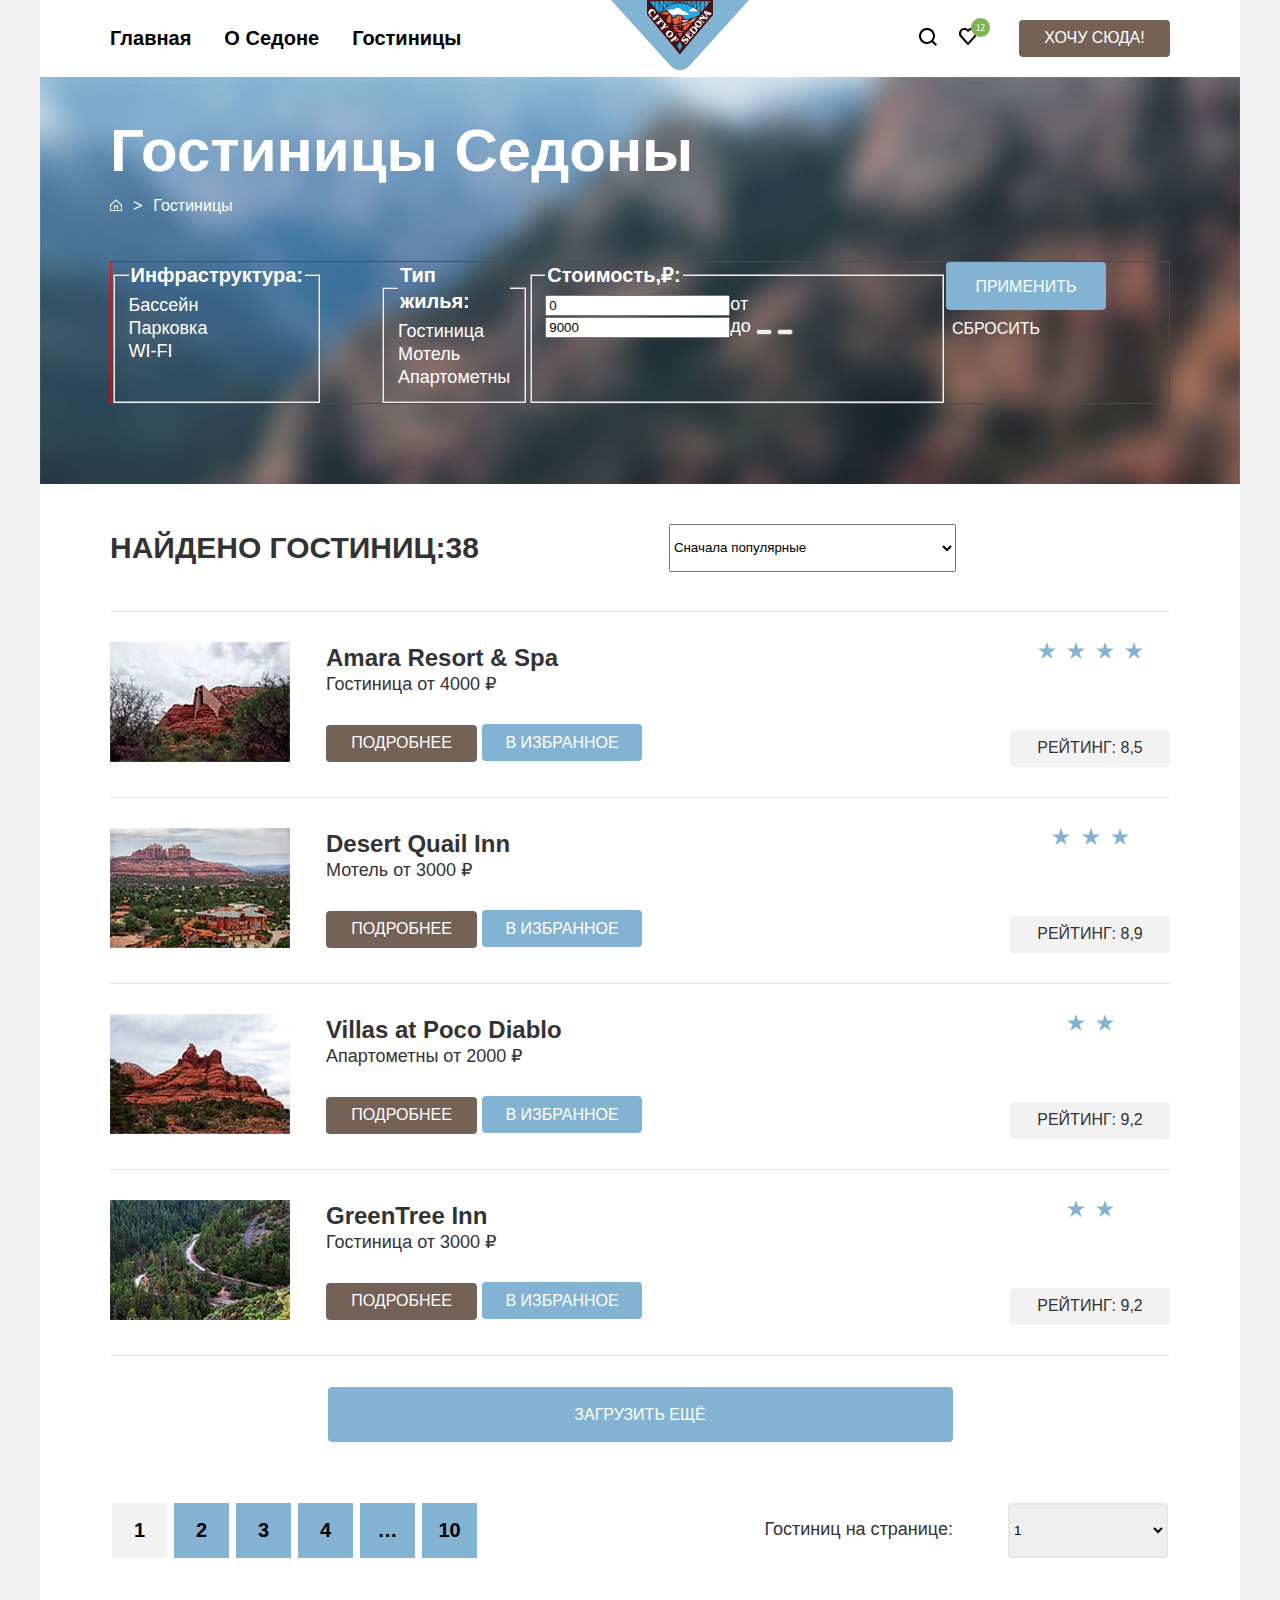
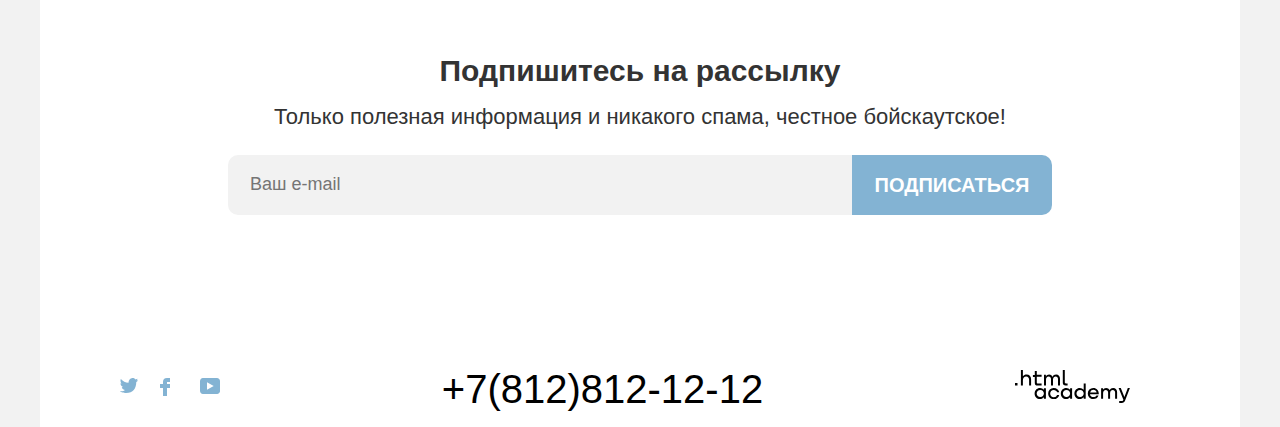
==== catalog.html @ cd3d6fe0 "index center blok is grid catolog is  flex" ====
<!DOCTYPE html>
<html lang="ru">
  <head>
    <meta charset="utf-8">
    <title>Каталог"Седона"</title>
    <link rel="stylesheet" href="css/styles.css">
  </head>
  <body>
    <div class="container catalog">
      <header class="page-header">
        <nav class="navigation">
          <ul class="navigation-list">
            <li class="navigation-item">
              <a class="navigation-link" href="#">Главная</a>
            </li>
            <li class="navigation-item">
              <a class="navigation-link" href="about.html">О Седоне</a>
            </li>
            <li class="navigation-item">
              <a class="navigation-link" href="catalog.html">Гостиницы</a>
            </li>
          </ul>
        </nav> 
            <a class="navigation-link" href="index.html"> 
                <img class="navigation-logo" src="images/icons/logo-sedona.svg" alt="логотип города Сидона">
            </a>
        <div class="user-menu">              
            <div class="user-menu-item">
              <a class="user-menu-link" href="#">
                <span class="visually-hidden">Поиск</span></a>
            </div>
            <div class="user-menu-item">
              <a class="user-menu-link" href="#">
                <span class="visually-hidden">Избранное</span></a>
            </div>
            <div class="user-menu-item">
              <a class="button btn-go-to" href="#">Хочу сюда!</a>
            </div>
        </div>     
      </header>
          <!--the end header-->
        <main class="main-inner main-container">
          <section class="catalog-search">
            <div class="filter-container">
              <header class="catalog-header">
                <h1 class="catalog-header-title">Гостиницы Седоны</h1>
                  <ul class="breadcrumbs">
                    <li class="breadcrumbs-item">
                      <a class="breadcrumbs-link" href="index.html">
                          <span class="visually-hidden">Главная</span></a>
                    </li>
                    <li class="breadcrumbs-item">
                      <a class="breadcrumbs-link">Гостиницы</a>
                    </li>
                  </ul>
              </header>
                <form class="catalog-filter" action="#" method="GET">
                    <fieldset class="catalog-filter-group">
                      <legend class="catalog-filter-title">Инфраструктура:</legend>
                        <ul class="catalog-filter-list">
                            <li class="catalog-filter-item">
                              <label class="control"> 
                                <input class="visually-hidden control-input" type="checkbox"
                                name="swiming-pool" checked>
                                  <span class="control-mark"></span>
                                  <span class="control-label">Бассейн</span>
                              </label>
                            </li>
                            <li class="catalog-filter-item">
                                <label class="control">
                                  <input class="visually-hidden control-input" type="checkbox"
                                  name="parcking" checked>
                                  <span class="control-mark"></span>
                                  <span class="control-label">Парковка</span>
                                </label>
                            </li>
                            <li class="catalog-filter-item">
                              <label class="control">
                                <input class="visually-hidden control-input" type="checkbox"
                                name="wi-fi">
                                <span class="control-mark"></span>
                                <span class="control-label">WI-FI</span>
                              </label>
                            </li>
                        </ul>
                    </fieldset>
                    <fieldset class="catalog-filter-group">
                      <legend class="catalog-filter-title">Тип жилья:</legend>
                      <ul class="catalog-filter-list">
                        <li class="catalog-filter-item">
                          <label class="control">
                            <input class="visually-hidden control-input" type="radio"
                              name="type appartment" value="hotel" checked>
                              <span class="control-mark"></span>
                              <span class="control-label">Гостиница</span>
                          </label>
                        </li>
                        <li class="catalog-filter-item">
                          <label class="control">
                            <input class="visually-hidden control-input" type="radio"
                            name="type appartment" value="motel">
                              <span class="control-mark"></span>
                              <span class="control-label">Мотель</span>
                          </label>
                        </li>
                        <li class="catalog-filter-item">
                          <label class="control">
                            <input class="visually-hidden control-input" type="radio"
                            name="type appartment" value="appartment">
                              <span class="control-mark"></span>
                              <span class="control-label">Апартометны</span>
                          </label>
                        </li>
                      </ul>
                    </fieldset>
                    <fieldset class="catalog-filter-group">
                      <legend class="catalog-filter-title">Стоимость,&#8381;:</legend>
                      <!--символ не отображается??? в укоке появление рубля не объясняется-->
                      <label class="catalog-filter-label">
                        <input class="catalog-filter-input" type="number" name="min-price"
                        value="0">от</label>
                        <label class="catalog-filter-label">
                        <input class="catalog-filter-input" type="number" name="max-price"
                        value="9000">до</label>
                        <button class="range-toggle toggle-min" type="button">
                          <span class="visually-hidden">Изменить минимальную цену.</span>
                        </button>
                        <button class="range-toggle toggle-max" type="button">
                          <span class="visually-hidden">Изменить максимальную цену.</span>
                        </button>
                    </fieldset>
                    <div class="box-button">  
                        <input class="button btn-sub" type="submit" name="submit" value="Применить">
                        <input class="button btn-reset" type="reset" value="Сбросить">
                      </div>
                  </form>
            </div>
          </section>
          <!--the end catalog-search-->
          <section class="sorting">
            <div class="sorting-container">
              <h2 class="sorting-title">Найдено гостиниц:<span class="result">38</span></h2>
                <form class="sorting-type">
                  <label class="visually-hidden" for="sorting">Сортировка</label>
                  <select class="sorting-select-control" id="sorting" name="sorting">
                    <option value="popular">Сначала популярные</option>
                    <option value="cheap">Сначала недорогие</option>
                    <option value="expensive">Сначала дорогие</option>
                  </select>
                  <button class="visually-hidden" type="submit">Отсортировать предложения</button>
                </form>
                <ul class="sorting-list">
                  <li class="sorting-item">
                    <a href="#" class="button button-light">
                      <span class="visually-hidden">Показать список</span>
                    </a>
                  </li>
                  <li class="sorting-item">
                    <a href="#" class="button">
                      <span class="visually-hidden">Показать карточки</span>
                    </a>
                  </li>
                  <li class="sorting-item">
                    <a href="#" class="button">
                      <span class="visually-hidden">Показать карточки</span>
                    </a>
                  </li>
                </ul>
            </div>
          </section>
           <!--the end sorting-->           
          <section class="offer">
            <div class="offer-container">
              <h2 class="visually-hidden">Список предложений</h2>
              <ul class="offer-list">
                <li class="offer-item">
                      <a class="offer-item-link" href="http://address_of_hotel">
                        <img class="hotel-image" src="images/foto/hotel-1.jpg" alt="вид месности">
                      </a>
                      <div class="offer-title-box"> 
                          <h3 class="offer-item-title">Amara Resort & Spa</h3>               
                            <span class="offer-appartment">Гостиница</span>
                            <span class="offer-price">от 4000 &#8381;</span>                                        
                          <div class="offer-item-buttons">
                              <a class="button btn-go-to" href="http://address_of_hotel">
                                ПОДРОБНЕЕ
                              </a>
                              <button class="button btn-add">В ИЗБРАННОЕ</button>
                          </div>
                      </div>                
                      <div class="offer-rating">
                          <ul class="rating-star-list">
                              <li></li>
                              <li></li>
                              <li></li>
                              <li></li>
                          </ul>
                          <div class="table-rating">Рейтинг: 8,5</div>
                      </div>
                  </li>
                  <li class="offer-item">
                      <a class="offer-item-link" href="http://address_of_hotel">
                        <img class="hotel-image" src="images/foto/hotel-2.jpg" alt="вид месности">
                      </a>
                      <div class="offer-title-box">
                        <h3 class="offer-item-title">Desert Quail Inn</h3>               
                            <span class="offer-appartment">Мотель</span>
                            <span class="offer-price">от 3000 &#8381;</span>                      
                          <div class="offer-item-buttons">
                            <a class="button btn-go-to" href="http://address_of_hotel">
                              ПОДРОБНЕЕ
                            </a>
                            <button class="button btn-add">В ИЗБРАННОЕ</button>
                          </div>
                      </div>                  
                      <div class="offer-rating">
                          <ul class="rating-star-list">
                            <li></li>
                            <li></li>
                            <li></li>
                          </ul>
                          <div class="table-rating">Рейтинг: 8,9</div>
                      </div>                                 
                  </li>
                  <li class="offer-item">
                      <a class="offer-item-link" href="http://address_of_hotel">
                        <img class="hotel-image" src="images/foto/hotel-3.jpg" alt="вид месности">
                      </a>
                        <div class="offer-title-box">
                            <h3 class="offer-item-title">Villas at Poco Diablo</h3>               
                              <span class="offer-appartment">Апартометны</span>
                              <span class="offer-price">от 2000 &#8381;</span>                                              
                            <div class="offer-item-buttons">
                              <a class="button btn-go-to" href="http://address_of_hotel">
                                ПОДРОБНЕЕ
                              </a>
                              <button class="button btn-add">В ИЗБРАННОЕ</button>
                            </div>
                        </div>                  
                          <div class="offer-rating">
                              <ul class="rating-star-list">
                                <li></li>
                                <li></li>
                              </ul>
                              <div class="table-rating">Рейтинг: 9,2</div>
                          </div>              
                  </li>              
                  <li class="offer-item">
                    <a class="offer-item-link" href="http://address_of_hotel">
                      <img class="hotel-image" src="images/foto/hotel-4.jpg" alt="вид месности">
                    </a>
                      <div class="offer-title-box">
                        <h3 class="offer-item-title">GreenTree Inn</h3>               
                          <span class="offer-appartment">Гостиница</span>
                          <span class="offer-price">от 3000 &#8381;</span>                     
                            <div class="offer-item-buttons">
                              <a class="button btn-go-to" href="http://address_of_hotel">
                                ПОДРОБНЕЕ
                              </a>
                              <button class="button btn-add">В ИЗБРАННОЕ</button>
                            </div>
                      </div>                  
                      <div class="offer-rating">
                          <ul class="rating-star-list">
                            <li></li>
                            <li></li>
                          </ul>
                          <div class="table-rating">Рейтинг: 9,2</div>
                      </div>              
                  </li>
                </ul>
                
                  <button class="button btn-more">              
                    <span class="offer-more-title">Загрузить ещё</span>
                  </button>
                
            </div>
        </section>
           <!--the end offer-->
           <section class="pagination">
			  <h2 class="visually-hidden">навигация по страницам</h2>
				<ul class="pagination-list">
				  <li class="pagination-item">
					<a class="pagination-link pagination-current">1</a>
				  </li>
				  <li class="pagination-item">
					<a class="pagination-link" href="#">2</a>
				  </li>
				  <li class="pagination-item">
					<a class="pagination-link" href="#">3</a>
				  </li>
				  <li class="pagination-item">
					<a class="pagination-link" href="#">4</a>
				  </li>
				  <li class="pagination-item">
					<a class="pagination-link refs-more" href="#">&hellip;</a><!--название доп.кл?-->
				  </li>
				  <li class="pagination-item">
					<a class="pagination-link" href="#">10</a>
				  </li>              
				</ul>
				<form class="pagination-select">
				  <label class="pagination-control" for="pagination-select">Гостиниц на странице:</label>
				  <select class="select-control" id="ptagination-select" name="pagination-select">
					<option value="1">1</option>
					<option value="2">2</option>
					<option value="3">3</option>
					<option value="4">4</option>
					<option value="5">5</option>
					<option value="6">6</option>
					<option value="7">7</option>
					<option value="8">8</option>
					<option value="9">9</option>
					<option value="10">10</option>
				  </select>
				  <button class="visually-hidden" type="submit">Выбрать количество</button>
				</form>
           </section>
            <!--the end pagination-->
          <section class="catalog-mailing">
            <h2 class="catalog-mailing-titel">Подпишитесь на рассылку</h2>
            <p class="catalog-mailing-text">Только полезная информация и никакого спама,
              честное бойскаутское!</p>
              <form class="mailing-form" action="#" method="get">
                <input class="mailing-text" type="email" name="email" placeholder="Ваш e-mail">
                <input class="button btn-mailing" type="submit" value="Подписаться">
              </form>
          </section>
          <!--the end mailing-->
        </main>
        <footer class="page-footer">
          <div class="footer-social">            
              <ul class="footer-social-list">
                <li class="footer-social-item">
                  <a class="footer-social-link" href="#">
                    <span class="visually-hidden">Твиттер</span>
                  </a>
                </li>
                <li class="footer-social-item">
                  <a class="footer-social-link" href="#">
                    <span class="visually-hidden">Фесбук</span>
                  </a>
                </li>
                  <li class="footer-social-item">
                    <a class="footer-social-link" href="#">
                      <span class="visually-hidden">Ютъюб</span>
                    </a>
                </li>
              </ul>            
          </div>
          <!--the end footer-social-->
            <div class="footer-contact">               
              <a class="footer-contact-phone" href="tel:+7(812)812-12-12">+7(812)812-12-12</a>        
            </div>      
            <figure class="footer-logo">
              <img class="footer-logo-academy" src="images/icons/logo_htmlacademy.svg" 
              width="115" height="34" alt="Логотип HTML-Академии">
            </figure>
      </footer>   
    </div>     
  </body>
</html>
---- css/styles.css ----
@font-face{
    font-family: "PT sans","Arial", sans-serif;    
    font-weight: 400;
    font-style: normal;
   src: url(../fonts/ptsans-400.woff2) format(woff2);
    font-display: swap;
}

@font-face{
    font-family: "PT sans","Arial", sans-serif;    
    font-weight: 700;
    font-style: normal;
    src: url(../fonts/ptsans-700.woff2) format(woff2);
    font-display: swap;
}
.html{
    height: 100%;
}

body{
    margin: 0 auto;
    padding: 0;
    min-height: 100%;
    max-width: 1280px;    
    font-family: "PT sans", sans-serif;
    font-size: 18px;
    line-height: 21px;
    color: #333333;
    background-color: #f2f2f2;
}
.visually-hidden {
    position: absolute;
    width: 1px;
    height: 1px;
    margin: -1px;
    padding: 0;
    border: 0;
    clip: rect(0 0 0 0);
    overflow: hidden;
}
.container,
.page-header,
.navigation, 
.navigation-list, 
.user-menu,
.main-top-figure,
.page-footer,
.footer-social,
.footer-social-list,
.pagination,
.pagination-list,
.breadcrumbs,
.catalog-filter,
.sorting-container,
.offer-container,
.offer-item,
.offer-rating{
    display: flex;
}
.navigation,
.navigation-list,
.user-menu,
.page-footer,
.footer-social,
.footer-social-list{
    align-items: center;
    flex-wrap: wrap;/* на случай переполнения.???*/
}
.container{
    max-width: 1200px;
    margin: 0 auto;
    flex-direction: column;
}
.button{
    font-family: inherit;
    font-size: 16px;
    line-height: 21px;
    text-align: center;
    text-decoration: none;
    text-transform: uppercase;
    color: #FFFFFF;
    border-radius: 4px;
    height: 37px;
    display: inline-block;
}
.btn-go-to, .search-button{
    background-color: #756257;    
}
.btn-mailing, .btn-add, .btn-sub, .btn-more{
    background: #83B3D3;
    border: none;
}
.btn-mailing, .search-button{
    font-weight: 700;
    font-size: 20px;
    height: 60px;
}
.search-button{
width: 575px;
line-height: 36px;
border-radius: 10px;
}
.btn-mailing{
    width: 200px;
    line-height: 26px;
    border-radius: 0px 10px 10px 0px;
}
.btn-go-to{
    width: 151px;
    line-height: 36px;
}
.btn-add, .btn-sub{
    width: 160px;    
}
.btn-sub{
    height: 48px;
}
.btn-reset{
    background-color: transparent;
    border: none;
}
.btn-more{
    width: 625px;
    height: 55px;
    margin: 31px auto;
}
h1, h2, h3, p{
    text-align: center;
    font-style: normal;
}
ul{
    list-style: none;
    margin: 0;
    padding: 0;
}

/* header */
.page-header,  .page-footer{
    color: #000;
    background-color: #fff;
    justify-content: space-between;
    padding: 0 70px;
}

.navigation-link, .user-menu-link{
    font-size: 20px;
    line-height: 26px;
    font-weight: 700;
    text-align: center;
    color: #000;
    background-color: #fff;
    text-decoration: none;
    display:block;
}
.navigation-item + .navigation-item{
    margin-left: 33px;
}
.user-menu .user-menu-link{
    width: 60px;
    height: 40px;
    position: relative;
}

.user-menu-item:first-child .user-menu-link::after{
    content: "";
    position: absolute;
    top: 10px;
    left: 20px;
    height: 20px;
    width: 20px;
    background-image:url(../images/icons/search-icon.svg);
    background-repeat: no-repeat;
}
.user-menu-item:nth-child(2) .user-menu-link::after{
    content: "";
    position: absolute;
    top: 0;
    left: 0;
    height: 31px;
    width: 31px;
    background-image:url(../images/icons/chosen-icon.svg);
    background-repeat: no-repeat;
}

/* section main-top */
.main-container{
    flex-grow: 1;
}
.wrap-figure{
    background-image: url(../images/foto/bgtop.jpg);
    background-size: cover;
    background-repeat: no-repeat;
    position: relative;
    border-top: 1px solid transparent;
    height: 485px;
}
.wrap-figure::after{
    content: "";
    position: absolute;
    bottom: 0;
    left: 0;
    width: 100%;
    height: 57px;
    background-image: url(../images/icons/divider.svg);
}
.main-top-figure{
    width: 458px;
    height: 352px;
    margin: 45px auto 0;
    flex-direction: column;
    align-items: center;
}
.figure-vector:first-child{
    margin-bottom: 10px;
}
.figure-vector:nth-child(2){
    margin-bottom: 55px;
}
.wrap-title{
    border:1px solid #fff;
}
.main-top-title{
    margin-top: 60px;
    margin-bottom: 23px;
    font-size: 30px;
    line-height: 36px;
    text-transform: uppercase;
    color: #000;
  }
.main-top-caption{
    margin-bottom: 80px; 
   font-weight: 400;
   font-size: 22px;
   line-height: 36px;
   color: #333333;/* должен быть унаследован от body??? */
}
/* section advantages */
.advantages img{
    width: 100%;
    height: auto;
}
.advantages-item{
    position: relative;
    background-color: #83B3D3;
    padding: 0 90px;
}   
.advantages-item:nth-child(2), .advantages-item:nth-child(6){
	padding:0;
}
.advantages .advantages-item__white{
    color:#fff;
}
.advantages-title{
    font-weight: 700;
    font-size: 24px;
    line-height: 28px;
    margin-top: 98px;
}
.advantages-namber{
    margin: 25px 0;
}
.advantages-description, .advantages-namber{
    font-weight: 400;    
}

.advantages-item:nth-child(3),
.advantages-item:nth-child(5),
.advantages-item:nth-child(8),
.advantages-item:nth-child(10){
    background-color: rgba(131, 179, 211, .12);
    padding: 0 75px;
}
.advantages-item:nth-child(9){
    background-color: rgba(131, 179, 211, .2);
}
.advantages-item:nth-child(3) .advantages-title,
.advantages-item:nth-child(4) .advantages-title,
.advantages-item:nth-child(5) .advantages-title{
    margin-top: 184px;
}
.advantages-item:nth-child(3)::before,
.advantages-item:nth-child(4)::before,
.advantages-item:nth-child(5)::before{
    content:"";
    position: absolute;
    top: 21%;
    left:41%;
    width: 75px;
    height: 76px;
    background-repeat: no-repeat;
}
.advantages-item:nth-child(3)::before{
    background-image: url(../images/icons/hous-icon.svg);
}

.advantages-item:nth-child(4)::before{
    background-image: url(../images/icons/burger-icon.svg);
}
.advantages-item:nth-child(5)::before{
    background-image: url(../images/icons/present-box-icon.svg);
}
.main-search, .wrap-title, .page-footer,
.advantages-item:nth-child(4){
    background-color: #fff;
}
.advantages-list{
    display: grid;
    grid-template-columns: repeat(3, 1fr);
    grid-auto-rows: 384px;   
}
.advantages-item:nth-child(2){
    grid-column: 2/4;
}
.advantages-item:nth-child(6){
    grid-column: 1/3;
}
/* section main-search */
.main-search{
    border:1px solid #fff;
}
.main-search-title{
    margin-top: 90px;
    margin-bottom: 15px;
    font-weight: 700;
    font-size: 30px;
    line-height: 36px;
}
.main-search-caption{
    margin-top: 15px;
    margin-bottom: 70px;
    font-size: 22px;
    line-height: 26px;
}
.main-search-form{
    display: flex;
    justify-content: center;
    margin-bottom: 90px;
}
/* mailing */
.mailing{
    background-image: url(../images/foto/bg-mailing.jpg);
    background-size: 100% auto;
    background-repeat: no-repeat;
    color:#fff;
    border-top: 1px solid #fff;
    border-bottom: 1px solid #fff;
}
.mailing-title, .catalog-mailing-titel{
    margin-top: 94px;
    margin-bottom: 15px;
    font-weight: 700;
    font-size: 30px;
    line-height: 36px;  
}
.mailing-caption, .catalog-mailing-text{
    margin-top: 15px;
    margin-bottom: 25px;
    font-size: 22px;
    line-height: 26px;
}
.mailing-form{
    display: flex;
    justify-content: center;
    margin-bottom: 94px;
}
.mailing-text{
    width: 600px;
    height: 58px;
    border-radius:  10px 0px  0px 10px;
    border: none;
    background: #F2F2F2;
}
input[placeholder]{
    font-size: inherit;
    line-height: 26px;
    padding-left: 22px;
}
/* footer */

.footer-social-link{
    position: relative;
    width: 40px;
    height: 42px;
    display: block;
}
.footer-social-item:first-child .footer-social-link::after{
    content: "";
    position: absolute;
    top: 10px;
    left: 10px;
    height: 20px;
    width: 20px;
    background-image:url(../images/icons/twitter-icon.svg);
    background-repeat: no-repeat;
}
.footer-social-item:nth-child(2) .footer-social-link::after{
    content: "";
    position: absolute;
    top: 10px;
    left: 10px;
    height: 20px;
    width: 20px;
    background-image:url(../images/icons/facebook-icon.svg);
    background-repeat: no-repeat;
}
.footer-social-item:last-child .footer-social-link::after{
    content: "";
    position: absolute;
    top: 10px;
    left: 10px;
    height: 20px;
    width: 20px;
    background-image:url(../images/icons/youtybe-icon.svg);
    background-repeat: no-repeat;
}

.footer-contact{
    text-align: center;
}
.footer-contact-phone{
    font-size: 40px;
    line-height: 40px;
    text-transform: uppercase;
    text-decoration: none;
    color: #000;
}
/* ctalog */
.catalog{
    background-color: white;
    color: #333333;
}
/* catalog-search */
.filter-container{
    background-image: url(../images/foto/bg-search-filer.jpg);
    background-size: cover;
    background-repeat: no-repeat;
    color: white;
    border-top: 1px solid #fff;
    padding: 0 70px;
    border-bottom: 1px solid white;
}
.catalog-header-title{
    font-size: 60px;
    line-height: 78px;
    text-align: left;
    margin: 35px 0 5px;
}
.breadcrumbs{
    margin-bottom: 45px;
}
.breadcrumbs-item{
    font-size: 16px;
    display: contents;
}
.breadcrumbs-link{
    position: relative;
    min-height: 12px;
    min-width: 12px;
    display: block;
}
.breadcrumbs-item:first-child .breadcrumbs-link::before{
    content: "";
    position: absolute;
    top:20%;
    left: 0;
    height: 12px;
    width: 12px;
    background-image: url(../images/icons/home\ 1.svg);
    background-repeat: no-repeat;
}
.breadcrumbs-item:first-child::after{
    content: ">";
    color: white;
    margin:0 11px;
}
.catalog-filter{
    margin-bottom: 80px;
    border: 1px solid red;/* ВРЕМЕННО, ЧТОБЫ ВИДЕТЬ!!!*/
}
.catalog-filter-title{
    font-weight: 700;
    font-size: 20px;
    line-height: 26px;
}
.catalog-filter-group:first-child{
    margin-right: 60px;
}
.control-label{
    line-height: 23px;
}
/* sorting */
.sorting-container{
    padding: 0 70px;
    align-items: center;
}
.sorting-title{
font-weight: 700;
font-size: 30px;
line-height: 39px;
text-transform: uppercase;
text-align: left;
margin-right: 190px;
}
.sorting-type, .sorting-select-control{
    width: 287px;
    height: 48px;
}
/* offer */
.offer{
    margin-bottom: 30px;
}
.offer-container{
    flex-direction: column;
    padding: 0 70px;
}
.offer-list{
    border-bottom: 1px solid #E6E6E6; 
}
.offer-item{
    border-top: 1px solid #E6E6E6;
    padding: 30px 0;
}
.offer-item-link{
    text-decoration: none;
    color: #000;
    margin-right: 36px;
}
.offer-title-box{
    height: 120px;
}
.offer-item-title{
    font-size: 24px;
    line-height: 31px;
    text-align: left;
    margin: 0;    
}
.offer-item span{
    line-height: 23px;
    color: #333333;
}
.offer-item-buttons{
    margin-top: 28px;
}
.offer-rating{
    margin-left: auto;
    flex-direction: column;
    justify-content: space-between;
}
.rating-star-list{
    display: inline-block;
    margin: 0 auto;
}
.rating-star-list li{
    display: inline-block;
    height: 17px;
    width: 17px;
    margin-right: 7px;
}
.rating-star-list li:last-child{
    margin-right: 0;
}
.rating-star-list li::after{
    content: url(../images/icons/aster.svg);
}
.table-rating{
    width: 160px;
    height: 37px;
    font-size: 16px;
    line-height: 36px;
    text-align: center;
    text-transform: uppercase;
    color:#333;
    background: #F2F2F2;
    border-radius: 4px;
}
/* pagination */
.pagination{
    width: 1056px;
    height: 55px;
    margin: 0 auto;
    justify-content: space-between;
}
.pagination-item{
    margin-right: 7px;
}
.pagination-item:last-child{
    margin-right: 0;
}
.pagination-link{
    display: inline-block;
    width: 55px;
    height: 55px;
    font-weight: 700;
    font-size: 20px;
    line-height: 55px;
    color: #000;
    background-color: #83B3D3;
    text-align: center;
    text-decoration: none;
}
.pagination-current{
    background-color: #F2F2F2;
}
.pagination-control{
    width: 175px;
    height: 23px;
    margin-right: 50px;
}
.select-control{
    width: 160px;
    height: 55px;
    border: 2px solid #E6E6E6;
    border-radius: 4px;
}
.catalog-mailing{
    margin-bottom: 42px;
    border: 1px solid #fff;
}
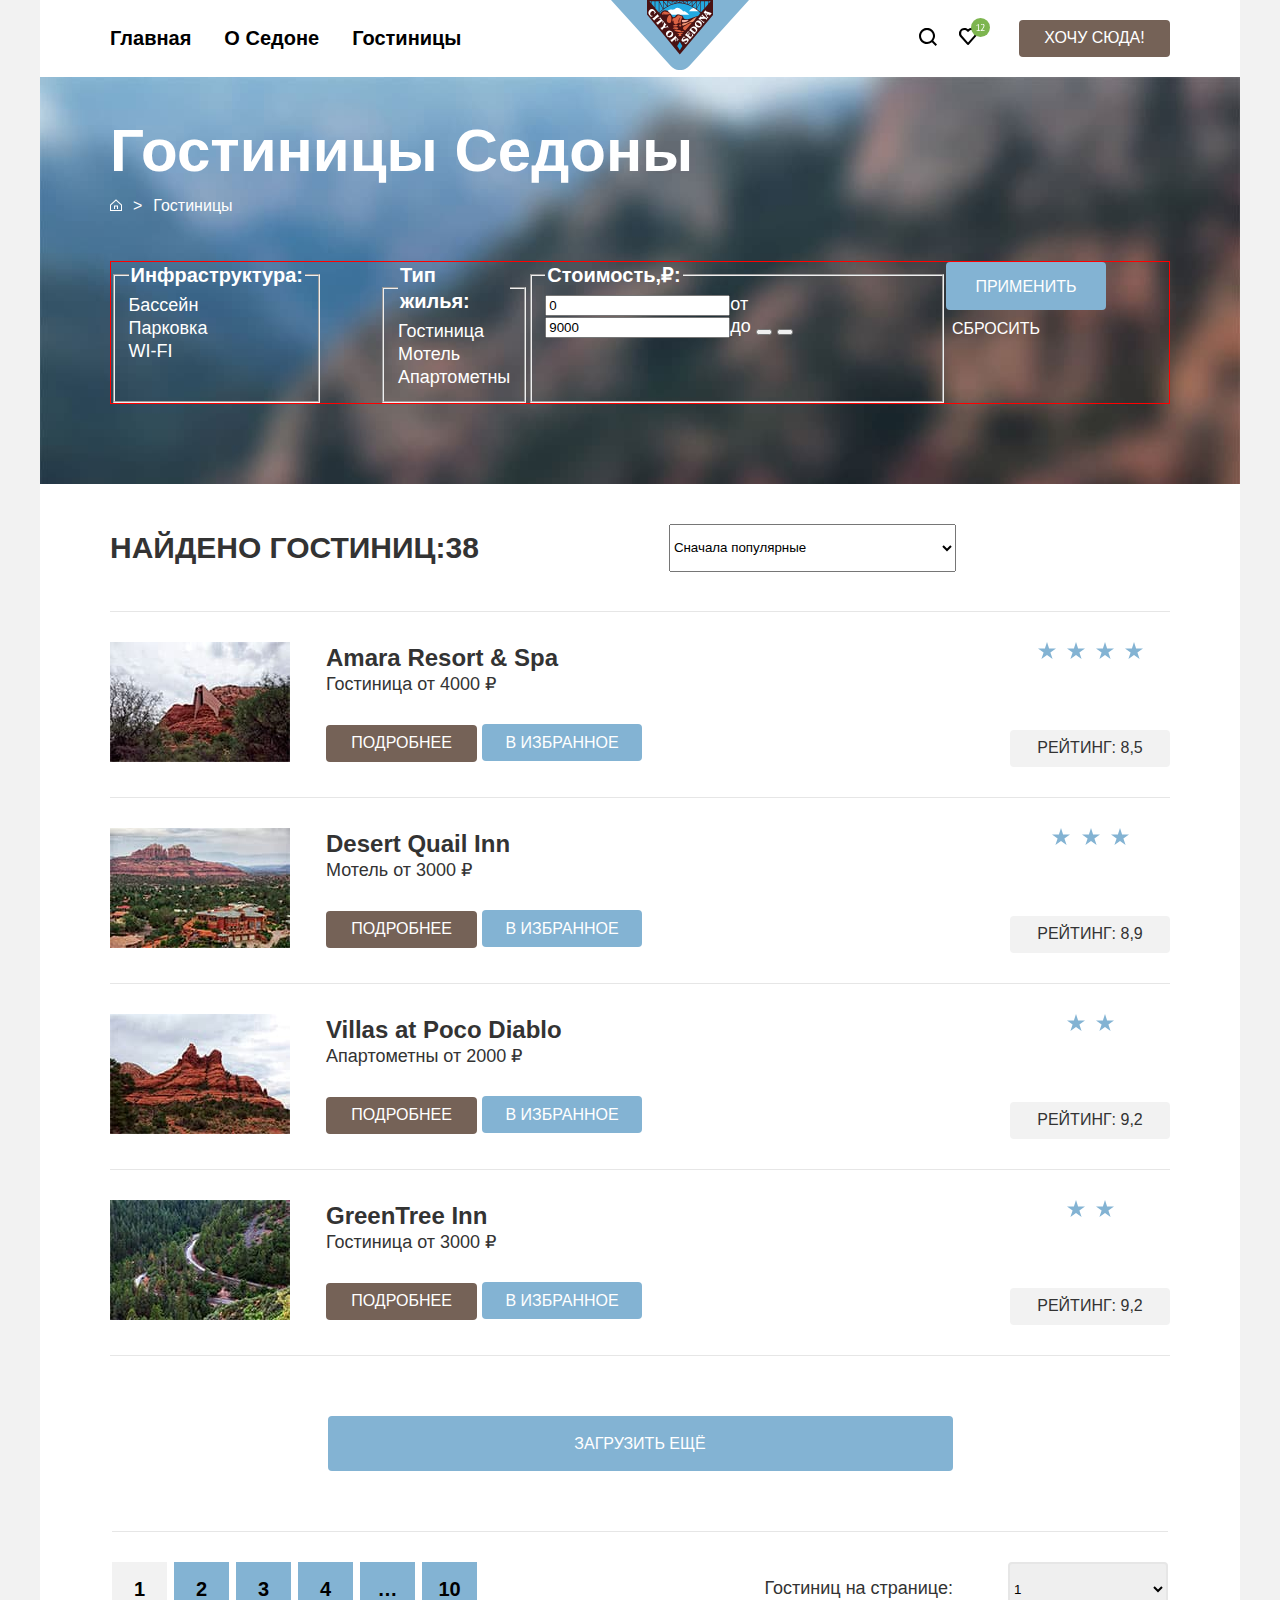
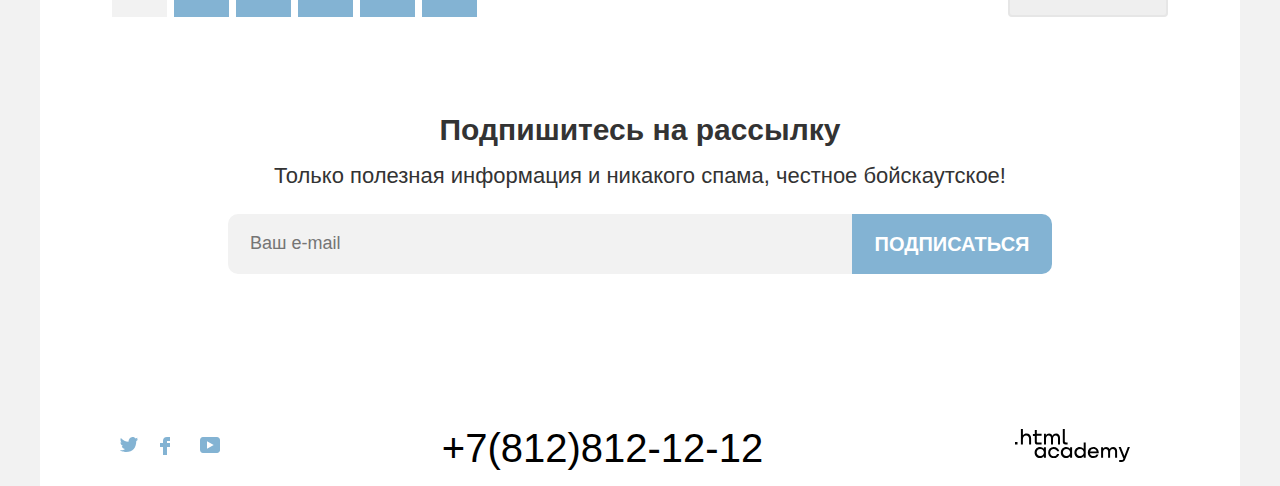
==== commit dd683456: "catalog and styles big blocks on flex" ====
--- a/catalog.html
+++ b/catalog.html
@@ -168,14 +168,15 @@
                 </ul>
             </div>
           </section>
-           <!--the end sorting-->           
+           <!--the end sorting-->         
           <section class="offer">
             <div class="offer-container">
               <h2 class="visually-hidden">Список предложений</h2>
               <ul class="offer-list">
                 <li class="offer-item">
                       <a class="offer-item-link" href="http://address_of_hotel">
-                        <img class="hotel-image" src="images/foto/hotel-1.jpg" alt="вид месности">
+                        <img class="hotel-image" src="images/foto/hotel-1.jpg" 
+                              width="180" height="120" alt="вид месности">
                       </a>
                       <div class="offer-title-box"> 
                           <h3 class="offer-item-title">Amara Resort & Spa</h3>               
@@ -200,7 +201,8 @@
                   </li>
                   <li class="offer-item">
                       <a class="offer-item-link" href="http://address_of_hotel">
-                        <img class="hotel-image" src="images/foto/hotel-2.jpg" alt="вид месности">
+                        <img class="hotel-image" src="images/foto/hotel-2.jpg" 
+                             width="180" height="120" alt="вид месности">
                       </a>
                       <div class="offer-title-box">
                         <h3 class="offer-item-title">Desert Quail Inn</h3>               
@@ -224,7 +226,8 @@
                   </li>
                   <li class="offer-item">
                       <a class="offer-item-link" href="http://address_of_hotel">
-                        <img class="hotel-image" src="images/foto/hotel-3.jpg" alt="вид месности">
+                        <img class="hotel-image" src="images/foto/hotel-3.jpg"
+                             width="180" height="120" alt="вид месности">
                       </a>
                         <div class="offer-title-box">
                             <h3 class="offer-item-title">Villas at Poco Diablo</h3>               
@@ -247,7 +250,8 @@
                   </li>              
                   <li class="offer-item">
                     <a class="offer-item-link" href="http://address_of_hotel">
-                      <img class="hotel-image" src="images/foto/hotel-4.jpg" alt="вид месности">
+                      <img class="hotel-image" src="images/foto/hotel-4.jpg"
+                           width="180" height="120" alt="вид месности">
                     </a>
                       <div class="offer-title-box">
                         <h3 class="offer-item-title">GreenTree Inn</h3>               
--- a/css/styles.css
+++ b/css/styles.css
@@ -122,7 +122,7 @@
 .btn-more{
     width: 625px;
     height: 55px;
-    margin: 31px auto;
+    margin: 60px auto;
 }
 h1, h2, h3, p{
     text-align: center;
@@ -238,11 +238,13 @@
 .advantages img{
     width: 100%;
     height: auto;
+    display: block;
 }
 .advantages-item{
     position: relative;
     background-color: #83B3D3;
     padding: 0 90px;
+    min-height: 384px;
 }   
 .advantages-item:nth-child(2), .advantages-item:nth-child(6){
 	padding:0;
@@ -306,7 +308,6 @@
 .advantages-list{
     display: grid;
     grid-template-columns: repeat(3, 1fr);
-    grid-auto-rows: 384px;   
 }
 .advantages-item:nth-child(2){
     grid-column: 2/4;
@@ -506,9 +507,6 @@
     height: 48px;
 }
 /* offer */
-.offer{
-    margin-bottom: 30px;
-}
 .offer-container{
     flex-direction: column;
     padding: 0 70px;
@@ -575,6 +573,10 @@
 }
 /* pagination */
 .pagination{
+    border-top: 1px solid #E6E6E6;
+    padding-top: 30px;
+}
+.pagination{
     width: 1056px;
     height: 55px;
     margin: 0 auto;
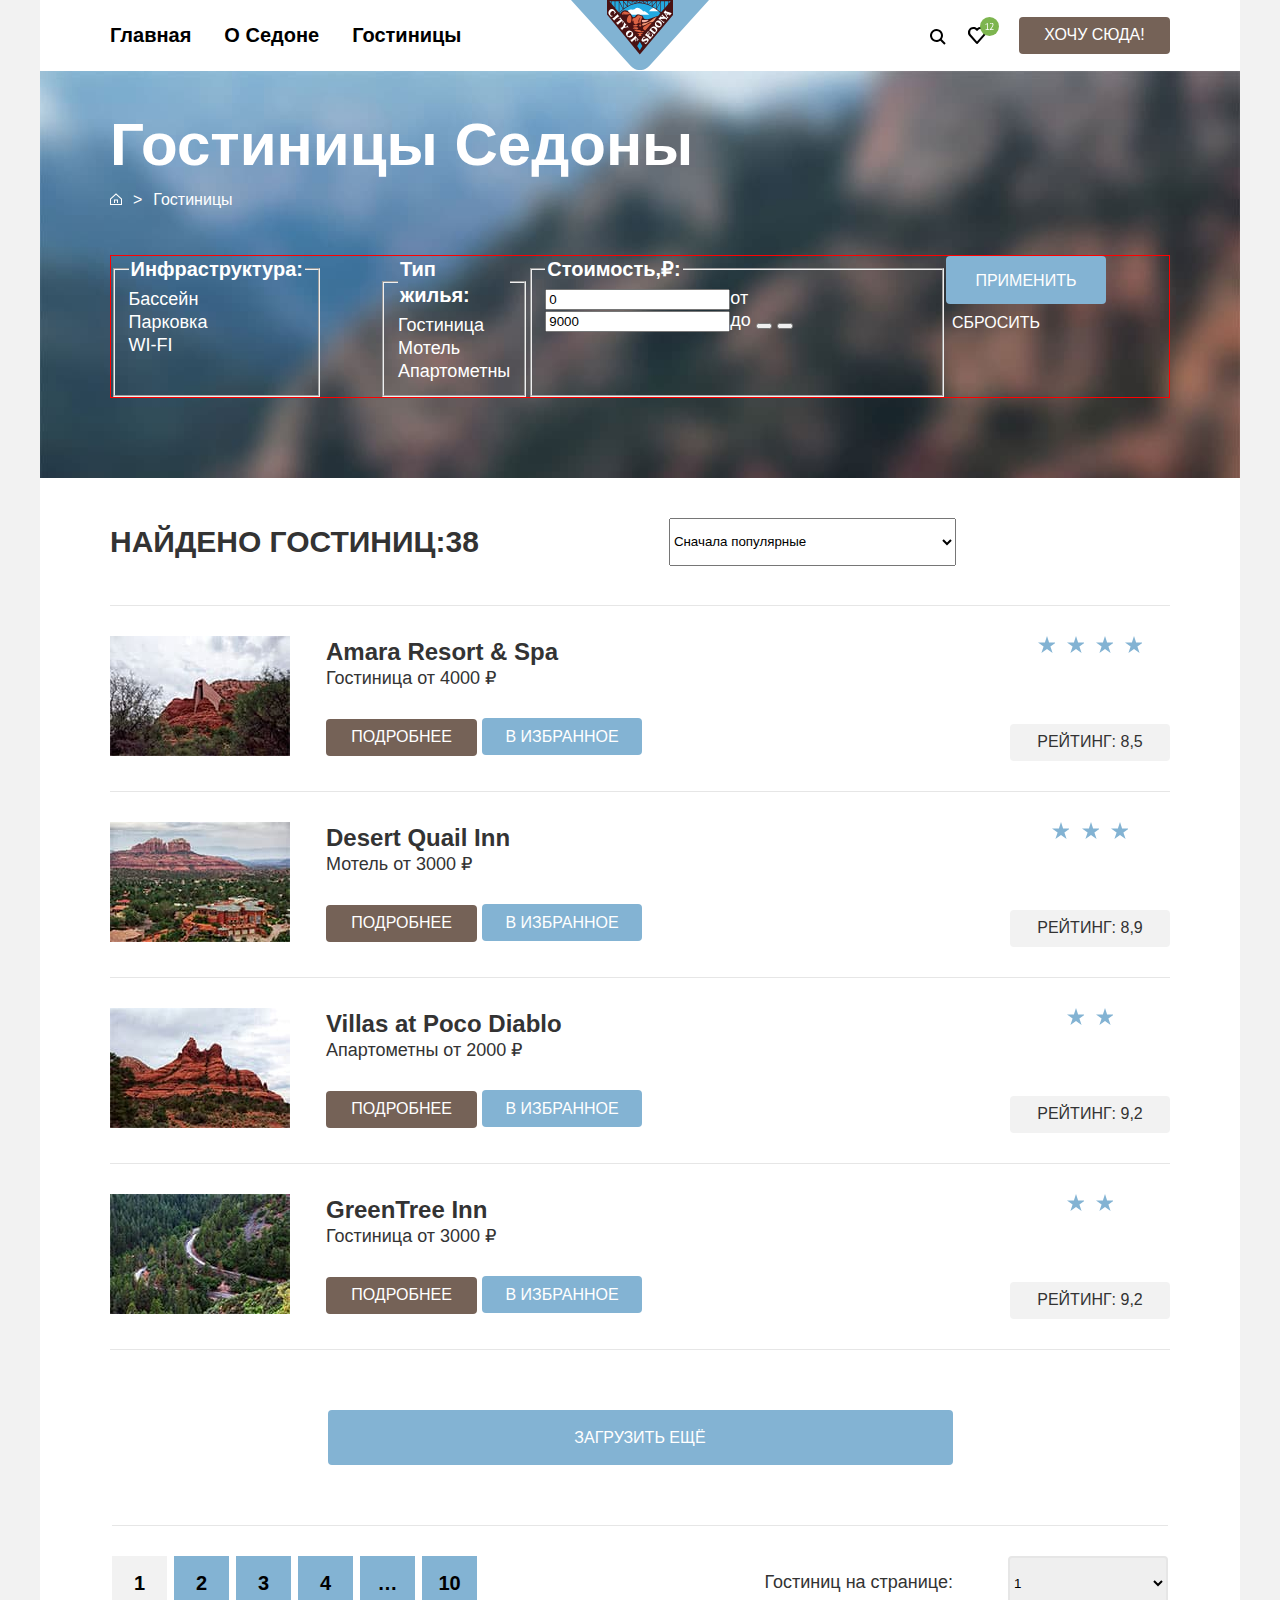
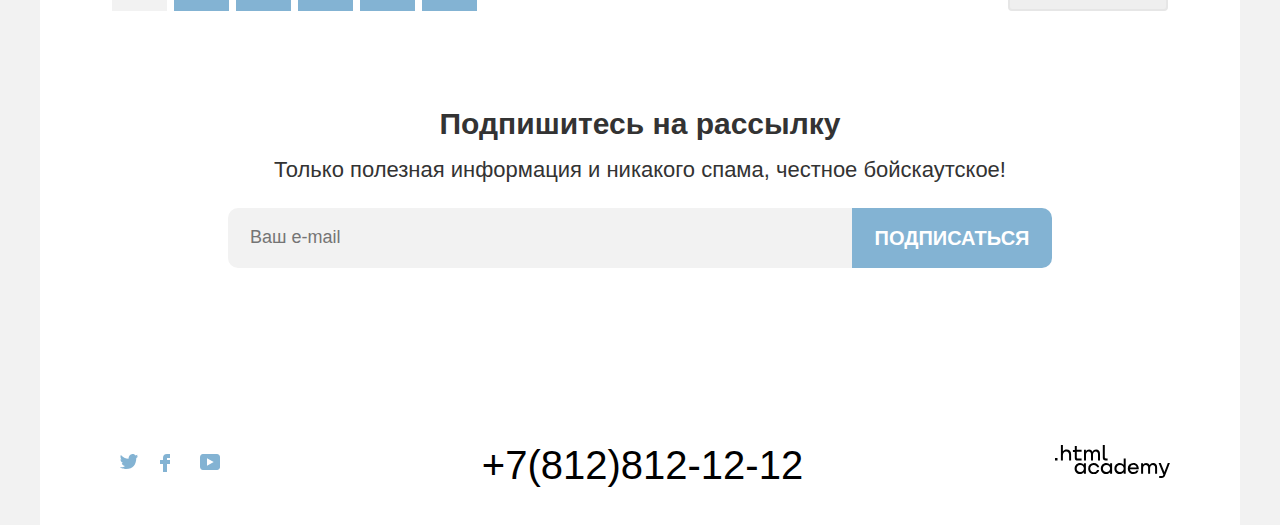
==== commit ea10ee74: "microgrids on flex" ====
--- a/catalog.html
+++ b/catalog.html
@@ -8,37 +8,57 @@
   <body>
     <div class="container catalog">
       <header class="page-header">
-        <nav class="navigation">
-          <ul class="navigation-list">
-            <li class="navigation-item">
-              <a class="navigation-link" href="#">Главная</a>
-            </li>
-            <li class="navigation-item">
-              <a class="navigation-link" href="about.html">О Седоне</a>
-            </li>
-            <li class="navigation-item">
-              <a class="navigation-link" href="catalog.html">Гостиницы</a>
-            </li>
-          </ul>
-        </nav> 
+        <div class="page-header-container">
+          <nav class="navigation">
+            <ul class="navigation-list">
+              <li class="navigation-item">
+                <a class="navigation-link" href="#">Главная</a>
+              </li>
+              <li class="navigation-item">
+                <a class="navigation-link" href="about.html">О Седоне</a>
+              </li>
+              <li class="navigation-item">
+                <a class="navigation-link" href="catalog.html">Гостиницы</a>
+              </li>
+            </ul>
+          </nav> 
             <a class="navigation-link" href="index.html"> 
-                <img class="navigation-logo" src="images/icons/logo-sedona.svg" alt="логотип города Сидона">
+              <img class="navigation-logo" src="images/icons/logo-sedona.svg"
+                   width="138" height="70" alt="логотип города Сидона">
             </a>
-        <div class="user-menu">              
-            <div class="user-menu-item">
-              <a class="user-menu-link" href="#">
-                <span class="visually-hidden">Поиск</span></a>
-            </div>
-            <div class="user-menu-item">
-              <a class="user-menu-link" href="#">
-                <span class="visually-hidden">Избранное</span></a>
-            </div>
-            <div class="user-menu-item">
-              <a class="button btn-go-to" href="#">Хочу сюда!</a>
-            </div>
-        </div>     
-      </header>
-          <!--the end header-->
+          <div class="user-menu">              
+              <div class="user-menu-item">
+                <a class="user-menu-link" href="#">
+                  <svg aria-hidden="true" focusable="false" width="16" height="16" 
+                       xmlns="http://www.w3.org/2000/svg">
+                    <path fill-rule="evenodd" clip-rule="evenodd" d="M11 6.5a4.5 4.5 0 11-9 0 4.5 4.5 0 019
+                             0zm-.665 5.249a6.5 6.5 0 111.414-1.414l3.958 3.958-1.414 1.414-3.958-3.958z" />
+                  </svg>
+                  <span class="visually-hidden">Поиск</span></a>
+              </div>
+              <div class="user-menu-item">
+                <a class="user-menu-link" href="#">
+                  <svg aria-hidden="true" focusable="false" width="31" height="27" fill="none" xmlns="http://www.w3.org/2000/svg">
+                    <path d="M8.9 27a1 1 0 0 1-.8-.4l-7-7.9A5.4 5.4 0 0 1 5.5 10c1.3 0 2.5.5 3.5 1.3a5.5
+                       5.5 0 0 1 9 4.1c0 1.3-.5 2.5-1.3 3.4l-7 7.9c-.2.2-.4.3-.8.3zm-6-9.5L9 
+                       24.4l6.2-7c.5-.5.7-1.2.7-2 0-1.8-1.5-3.3-3.3-3.3-1 0-2 .5-2.7 1.3-.3.3-.6.4-.9.4-.3 
+                       0-.6-.2-.8-.4a3.7 3.7 0 0 0-2.7-1.3 3.3 3.3 0 0 0-3.3 3.3c-.1.9.3 1.6.7 2.1-.1 0-.1
+                       0 0 0z" fill="#000"/>
+                       <path d="M31 9.5a9.5 9.5 0 1 1-19 0 9.5 9.5 0 0 1 19 0z" fill="#7DB54F"/>
+                       <path d="M17.6 12.3H19V7.4l.1-.6-.4.5-1 .8-.4-.5 2.2-1.7h.3v6.4h1.4v.7h-3.6v-.7zm7.9-4.7l-.2 1-.6 1.2a10.9
+                        10.9 0 0 1-1.4 2.1l-.5.4H25.6v.7h-4v-.3a33.1 33.1 0 0 0 1.8-2.2 9.7 9.7 
+                        0 0 0 1-1.9c.2-.3.2-.6.2-.9 0-.3 0-.6-.3-.8-.1-.2-.4-.3-.8-.3l-.7.1-.7.4-.3-.6.8-.5a3 
+                        3 0 0 1 1-.1l.8.1a1.5 1.5 0 0 1 1 1v.6z" fill="#fff"/>
+                  </svg>
+                  <span class="visually-hidden">Избранное</span></a>
+              </div>
+              <div class="user-menu-item">
+                <a class="button btn-go-to" href="#">Хочу сюда!</a>
+              </div>
+          </div>
+        </div>  
+      </header>   
+      <!--the end header-->
         <main class="main-inner main-container">
           <section class="catalog-search">
             <div class="filter-container">
@@ -333,34 +353,36 @@
           <!--the end mailing-->
         </main>
         <footer class="page-footer">
-          <div class="footer-social">            
-              <ul class="footer-social-list">
-                <li class="footer-social-item">
-                  <a class="footer-social-link" href="#">
-                    <span class="visually-hidden">Твиттер</span>
-                  </a>
-                </li>
-                <li class="footer-social-item">
-                  <a class="footer-social-link" href="#">
-                    <span class="visually-hidden">Фесбук</span>
-                  </a>
-                </li>
+          <div class="page-footer-container">
+            <div class="footer-social">            
+                <ul class="footer-social-list">
                   <li class="footer-social-item">
                     <a class="footer-social-link" href="#">
-                      <span class="visually-hidden">Ютъюб</span>
-                    </a>
-                </li>
-              </ul>            
+                      <span class="visually-hidden">Твиттер</span>
+                    </a>
+                  </li>
+                  <li class="footer-social-item">
+                    <a class="footer-social-link" href="#">
+                      <span class="visually-hidden">Фесбук</span>
+                    </a>
+                  </li>
+                    <li class="footer-social-item">
+                      <a class="footer-social-link" href="#">
+                        <span class="visually-hidden">Ютъюб</span>
+                      </a>
+                  </li>
+                </ul>            
+            </div>
+            <!--the end footer-social-->
+              <div class="footer-contact">               
+                <a class="footer-contact-phone" href="tel:+7(812)812-12-12">+7(812)812-12-12</a>        
+              </div>      
+              <figure class="footer-logo">
+                <img class="footer-logo-academy" src="images/icons/logo_htmlacademy.svg" 
+                width="115" height="34" alt="Логотип HTML-Академии">
+              </figure>
           </div>
-          <!--the end footer-social-->
-            <div class="footer-contact">               
-              <a class="footer-contact-phone" href="tel:+7(812)812-12-12">+7(812)812-12-12</a>        
-            </div>      
-            <figure class="footer-logo">
-              <img class="footer-logo-academy" src="images/icons/logo_htmlacademy.svg" 
-              width="115" height="34" alt="Логотип HTML-Академии">
-            </figure>
-      </footer>   
+        </footer>   
     </div>     
   </body>
 </html>--- a/css/styles.css
+++ b/css/styles.css
@@ -1,5 +1,5 @@
 @font-face{
-    font-family: "PT sans","Arial", sans-serif;    
+    font-family: "PT sans", sans-serif;    
     font-weight: 400;
     font-style: normal;
    src: url(../fonts/ptsans-400.woff2) format(woff2);
@@ -7,7 +7,7 @@
 }
 
 @font-face{
-    font-family: "PT sans","Arial", sans-serif;    
+    font-family: "PT sans", sans-serif;  
     font-weight: 700;
     font-style: normal;
     src: url(../fonts/ptsans-700.woff2) format(woff2);
@@ -39,12 +39,12 @@
     overflow: hidden;
 }
 .container,
-.page-header,
+.page-header-container,
 .navigation, 
 .navigation-list, 
 .user-menu,
 .main-top-figure,
-.page-footer,
+.page-footer-container,
 .footer-social,
 .footer-social-list,
 .pagination,
@@ -82,6 +82,8 @@
     border-radius: 4px;
     height: 37px;
     display: inline-block;
+    border: none;
+    cursor: pointer;
 }
 .btn-go-to, .search-button{
     background-color: #756257;    
@@ -138,10 +140,21 @@
 .page-header,  .page-footer{
     color: #000;
     background-color: #fff;
-    justify-content: space-between;
-    padding: 0 70px;
-}
-
+}
+.page-header-container, .page-footer-container{
+    max-width: 1060px;    
+    margin: 0 auto;
+    justify-content: space-between;    
+}
+.page-header-container{
+    height: 70px;
+    position: relative;
+}
+.page-header-container img{
+    position: absolute;
+    top: 0;
+    left: 43.5%;
+}
 .navigation-link, .user-menu-link{
     font-size: 20px;
     line-height: 26px;
@@ -155,31 +168,16 @@
 .navigation-item + .navigation-item{
     margin-left: 33px;
 }
-.user-menu .user-menu-link{
-    width: 60px;
-    height: 40px;
-    position: relative;
-}
-
-.user-menu-item:first-child .user-menu-link::after{
-    content: "";
-    position: absolute;
-    top: 10px;
-    left: 20px;
+.user-menu-item:nth-child(2){
+    width: 31px;
+    height: 27px;
+    margin-right: 20px;
+    margin-bottom: 10px;  
+}
+.user-menu-item:first-child{
+    width: 20px;
     height: 20px;
-    width: 20px;
-    background-image:url(../images/icons/search-icon.svg);
-    background-repeat: no-repeat;
-}
-.user-menu-item:nth-child(2) .user-menu-link::after{
-    content: "";
-    position: absolute;
-    top: 0;
-    left: 0;
-    height: 31px;
-    width: 31px;
-    background-image:url(../images/icons/chosen-icon.svg);
-    background-repeat: no-repeat;
+    margin-right: 20px;    
 }
 
 /* section main-top */
@@ -377,53 +375,46 @@
     padding-left: 22px;
 }
 /* footer */
-
+.page-footer-container{
+    min-height: 120px;
+}
 .footer-social-link{
     position: relative;
     width: 40px;
     height: 42px;
     display: block;
 }
-.footer-social-item:first-child .footer-social-link::after{
+.footer-social-item .footer-social-link::after{
     content: "";
     position: absolute;
     top: 10px;
     left: 10px;
     height: 20px;
     width: 20px;
+    background-repeat: no-repeat;
+}
+.footer-social-item:first-child .footer-social-link::after{
     background-image:url(../images/icons/twitter-icon.svg);
-    background-repeat: no-repeat;
 }
 .footer-social-item:nth-child(2) .footer-social-link::after{
-    content: "";
-    position: absolute;
-    top: 10px;
-    left: 10px;
-    height: 20px;
-    width: 20px;
     background-image:url(../images/icons/facebook-icon.svg);
-    background-repeat: no-repeat;
 }
 .footer-social-item:last-child .footer-social-link::after{
-    content: "";
-    position: absolute;
-    top: 10px;
-    left: 10px;
-    height: 20px;
-    width: 20px;
     background-image:url(../images/icons/youtybe-icon.svg);
-    background-repeat: no-repeat;
-}
-
+}
 .footer-contact{
-    text-align: center;
+    display: flex;
+    align-items: center;
 }
 .footer-contact-phone{
     font-size: 40px;
     line-height: 40px;
     text-transform: uppercase;
     text-decoration: none;
-    color: #000;
+    color: #000;    
+}
+.footer-logo{
+    margin: auto 0;
 }
 /* ctalog */
 .catalog{
@@ -553,12 +544,10 @@
     height: 17px;
     width: 17px;
     margin-right: 7px;
+    background-image: url(../images/icons/aster.svg);
 }
 .rating-star-list li:last-child{
     margin-right: 0;
-}
-.rating-star-list li::after{
-    content: url(../images/icons/aster.svg);
 }
 .table-rating{
     width: 160px;
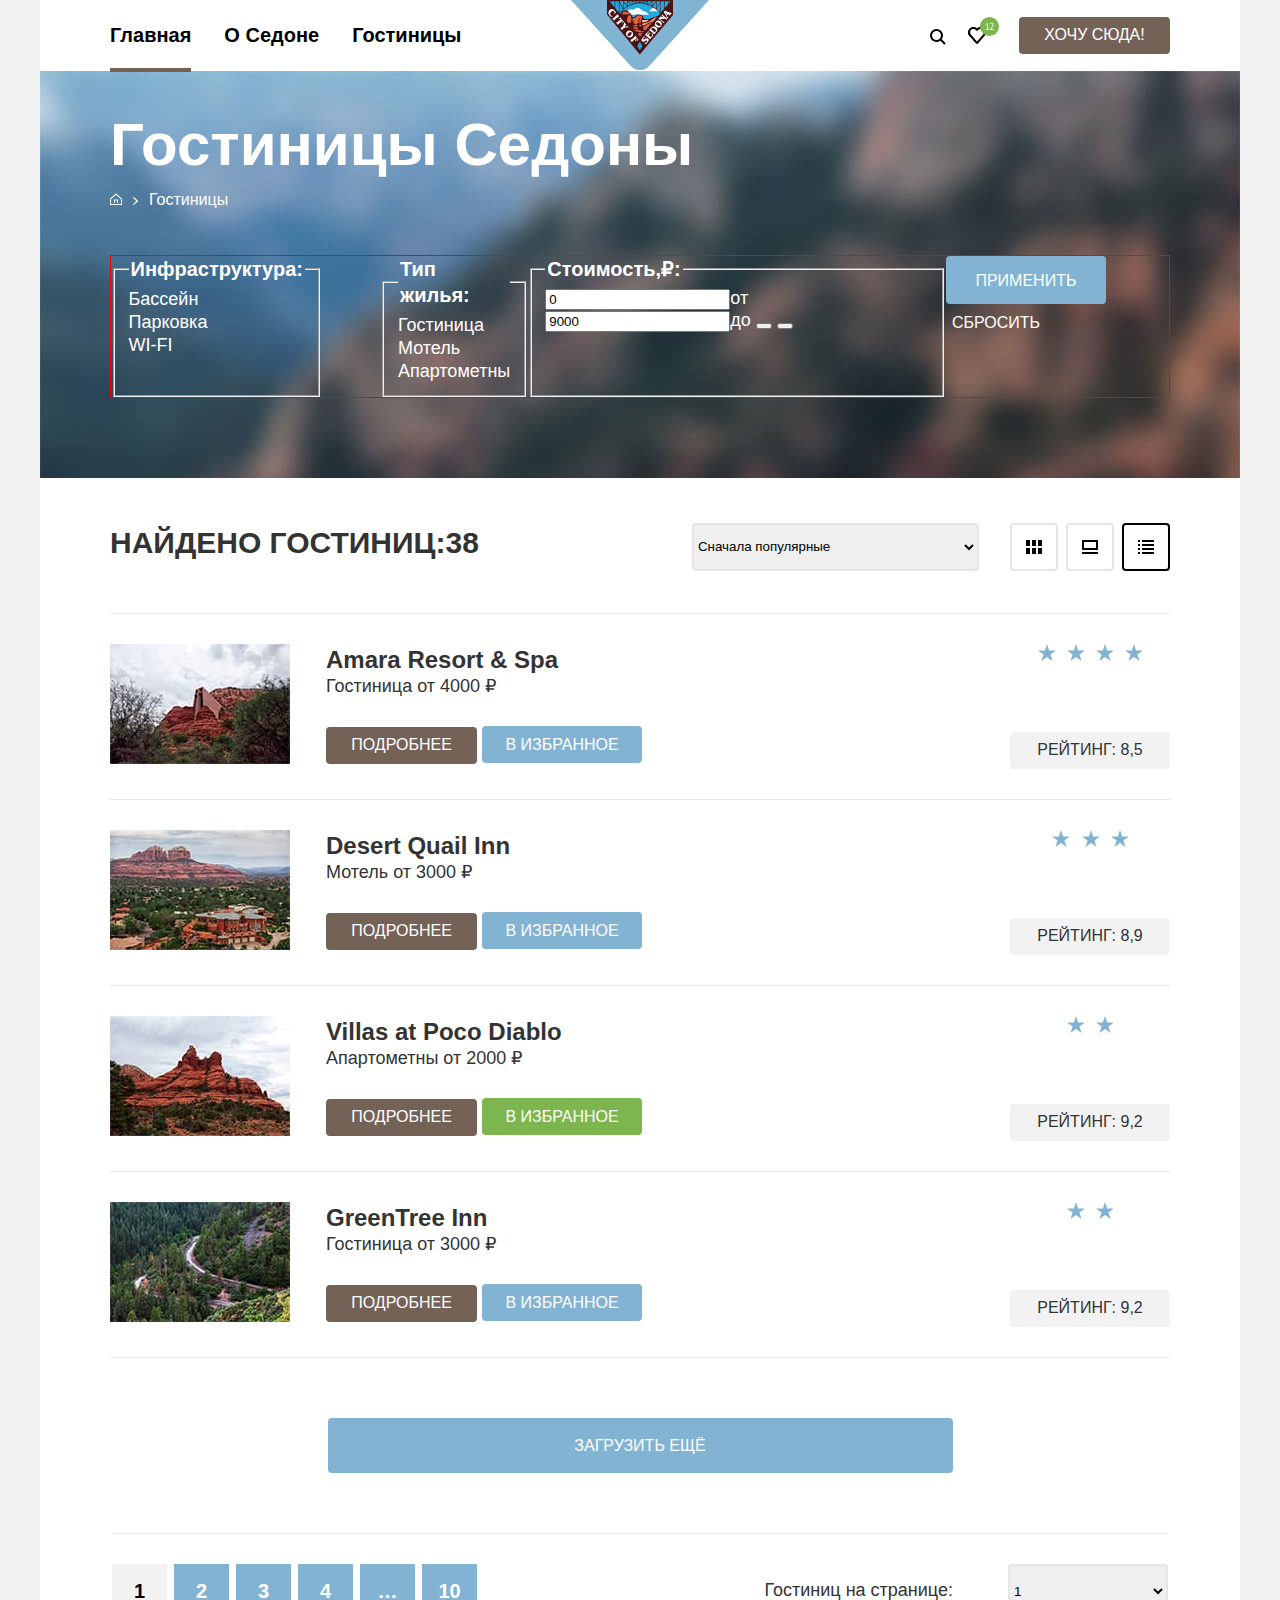
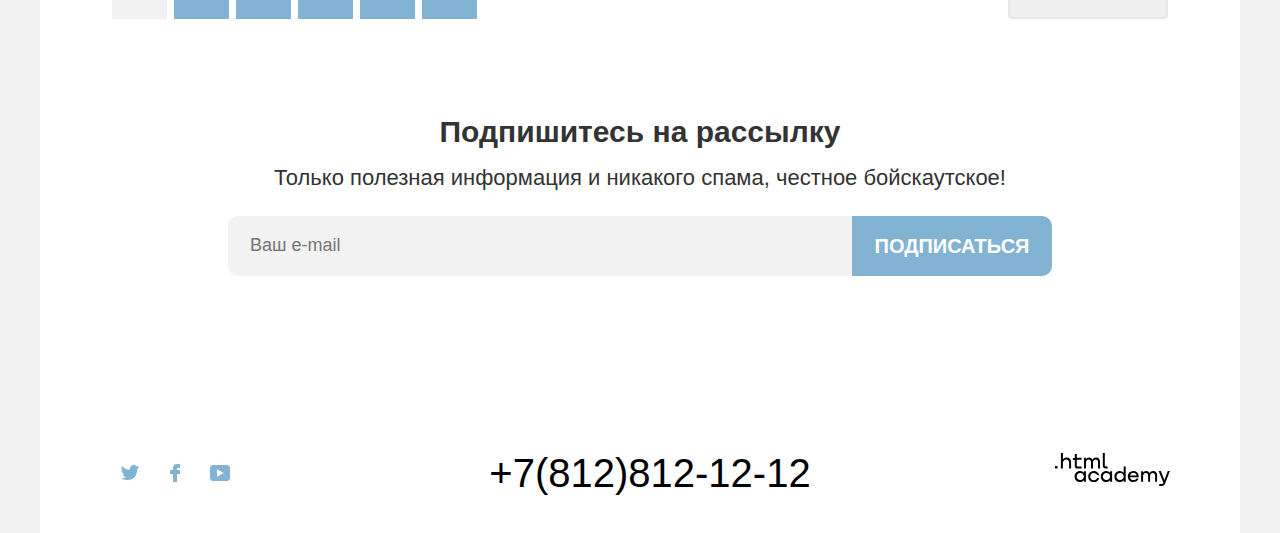
==== commit d1626be7: "for correction" ====
--- a/catalog.html
+++ b/catalog.html
@@ -135,7 +135,7 @@
                     </fieldset>
                     <fieldset class="catalog-filter-group">
                       <legend class="catalog-filter-title">Стоимость,&#8381;:</legend>
-                      <!--символ не отображается??? в укоке появление рубля не объясняется-->
+                      <!--символ не отображается в chrome??? в укоке появление рубля не объясняется-->
                       <label class="catalog-filter-label">
                         <input class="catalog-filter-input" type="number" name="min-price"
                         value="0">от</label>
@@ -172,17 +172,17 @@
                 <ul class="sorting-list">
                   <li class="sorting-item">
                     <a href="#" class="button button-light">
-                      <span class="visually-hidden">Показать список</span>
+                      <span class="visually-hidden">Показать карточки</span>
                     </a>
                   </li>
                   <li class="sorting-item">
                     <a href="#" class="button">
-                      <span class="visually-hidden">Показать карточки</span>
-                    </a>
-                  </li>
-                  <li class="sorting-item">
+                      <span class="visually-hidden">Показать слайды</span>
+                    </a>
+                  </li>
+                  <li class="sorting-item sorting-current">
                     <a href="#" class="button">
-                      <span class="visually-hidden">Показать карточки</span>
+                      <span class="visually-hidden">Показать список</span>
                     </a>
                   </li>
                 </ul>
@@ -257,7 +257,7 @@
                               <a class="button btn-go-to" href="http://address_of_hotel">
                                 ПОДРОБНЕЕ
                               </a>
-                              <button class="button btn-add">В ИЗБРАННОЕ</button>
+                              <button class="button btn-add add-to-kart">В ИЗБРАННОЕ</button>
                             </div>
                         </div>                  
                           <div class="offer-rating">
@@ -354,24 +354,24 @@
         </main>
         <footer class="page-footer">
           <div class="page-footer-container">
-            <div class="footer-social">            
-                <ul class="footer-social-list">
+            <div class="footer-social">
+              <ul class="footer-social-list">
+                <li class="footer-social-item">
+                  <a class="footer-social-link footer-social-twitt" href="#">
+                    <span class="visually-hidden">Твиттер</span>
+                  </a>
+                </li>
+                <li class="footer-social-item">
+                  <a class="footer-social-link footer-social-facebook" href="#">
+                    <span class="visually-hidden">Фесбук</span>
+                  </a>
+                </li>
                   <li class="footer-social-item">
-                    <a class="footer-social-link" href="#">
-                      <span class="visually-hidden">Твиттер</span>
-                    </a>
-                  </li>
-                  <li class="footer-social-item">
-                    <a class="footer-social-link" href="#">
-                      <span class="visually-hidden">Фесбук</span>
-                    </a>
-                  </li>
-                    <li class="footer-social-item">
-                      <a class="footer-social-link" href="#">
-                        <span class="visually-hidden">Ютъюб</span>
-                      </a>
-                  </li>
-                </ul>            
+                    <a class="footer-social-link footer-social-youtube" href="#">
+                      <span class="visually-hidden">Ютъюб</span>
+                    </a>
+                </li>
+              </ul>                        
             </div>
             <!--the end footer-social-->
               <div class="footer-contact">               
--- a/css/styles.css
+++ b/css/styles.css
@@ -40,21 +40,15 @@
 }
 .container,
 .page-header-container,
-.navigation, 
-.navigation-list, 
+.navigation, .navigation-list, 
 .user-menu,
 .main-top-figure,
-.page-footer-container,
-.footer-social,
-.footer-social-list,
-.pagination,
-.pagination-list,
+.page-footer-container, .footer-social, .footer-social-list,
+.pagination, .pagination-list,
 .breadcrumbs,
 .catalog-filter,
-.sorting-container,
-.offer-container,
-.offer-item,
-.offer-rating{
+.sorting-container, .sorting-list, .sorting-item,
+.offer-container, .offer-item, .offer-rating {
     display: flex;
 }
 .navigation,
@@ -78,19 +72,27 @@
     text-align: center;
     text-decoration: none;
     text-transform: uppercase;
-    color: #FFFFFF;
-    border-radius: 4px;
+    color: #FFFFFF;   
     height: 37px;
     display: inline-block;
+    border-radius: 4px;
     border: none;
+    box-sizing: border-box;
     cursor: pointer;
 }
+
 .btn-go-to, .search-button{
-    background-color: #756257;    
+    background-color: #756257;
+}
+.btn-go-to:hover, .search-button:hover{
+    background-color: #615048;
 }
 .btn-mailing, .btn-add, .btn-sub, .btn-more{
     background: #83B3D3;
     border: none;
+}
+.btn-mailing:hover, .btn-add:hover, .btn-sub:hover, .btn-more:hover{
+    background:  #68A2CA;
 }
 .btn-mailing, .search-button{
     font-weight: 700;
@@ -141,7 +143,10 @@
     color: #000;
     background-color: #fff;
 }
-.page-header-container, .page-footer-container{
+.page-header-container,
+.page-footer-container,
+.sorting-container,
+.offer-container{
     max-width: 1060px;    
     margin: 0 auto;
     justify-content: space-between;    
@@ -165,8 +170,29 @@
     text-decoration: none;
     display:block;
 }
+.navigation-link{
+    padding: 20px 0;
+}
+.navigation-link:hover {
+    color: #756257;
+}
+.navigation-link:focus{
+outline: 3px solid #83B3D3;
+box-sizing: border-box;
+border-radius: 10px;
+}
 .navigation-item + .navigation-item{
     margin-left: 33px;
+}
+.navigation-item:first-child{
+    position: relative;
+}
+ .navigation-item:first-child::after{ /* указатель активнго окна */
+    content: "";
+    position: absolute;
+    border: 2px solid #756257;
+    left:0;
+    right: 0;
 }
 .user-menu-item:nth-child(2){
     width: 31px;
@@ -177,7 +203,19 @@
 .user-menu-item:first-child{
     width: 20px;
     height: 20px;
-    margin-right: 20px;    
+    margin-right: 20px;   
+}
+.user-menu-link:hover .user-menu-icon {
+    fill: #756257;
+  }
+.user-menu-link:focus,
+.button:focus,
+.footer-social-link:focus,
+.footer-contact-phone:focus,
+.footer-logo-academy:focus {
+    outline: 3px solid #83B3D3;
+    box-sizing: border-box;
+    border-radius: 10px;
 }
 
 /* section main-top */
@@ -378,29 +416,28 @@
 .page-footer-container{
     min-height: 120px;
 }
+.footer-social-item{
+    margin-right: 5px;
+}
 .footer-social-link{
-    position: relative;
     width: 40px;
     height: 42px;
     display: block;
-}
-.footer-social-item .footer-social-link::after{
-    content: "";
-    position: absolute;
-    top: 10px;
-    left: 10px;
-    height: 20px;
-    width: 20px;
+    background-color: #fff;
     background-repeat: no-repeat;
-}
-.footer-social-item:first-child .footer-social-link::after{
+    background-position: center;
+}
+.footer-social-twitt{
     background-image:url(../images/icons/twitter-icon.svg);
-}
-.footer-social-item:nth-child(2) .footer-social-link::after{
+    background-size: 18px 15px;
+}
+.footer-social-facebook{
     background-image:url(../images/icons/facebook-icon.svg);
-}
-.footer-social-item:last-child .footer-social-link::after{
-    background-image:url(../images/icons/youtybe-icon.svg);
+    background-size: 10px 18px;
+}
+.footer-social-youtube{
+    background-image:url(../images/icons/youtube-icon.svg);
+    background-size: 20px 16px;
 }
 .footer-contact{
     display: flex;
@@ -461,7 +498,7 @@
     background-repeat: no-repeat;
 }
 .breadcrumbs-item:first-child::after{
-    content: ">";
+    content: url(../images/icons/shevron.svg);
     color: white;
     margin:0 11px;
 }
@@ -482,8 +519,9 @@
 }
 /* sorting */
 .sorting-container{
-    padding: 0 70px;
-    align-items: center;
+    height: 48px;
+    margin-top: 44px;
+    margin-bottom: 42px;
 }
 .sorting-title{
 font-weight: 700;
@@ -491,16 +529,50 @@
 line-height: 39px;
 text-transform: uppercase;
 text-align: left;
+margin: 0;
 margin-right: 190px;
 }
-.sorting-type, .sorting-select-control{
+
+.sorting-select-control{
     width: 287px;
     height: 48px;
+    border: 2px solid #E6E6E6;
+    border-radius: 4px;
+}
+.sorting-select-control > option{
+    font-family: PT Sans;
+    font-style: normal;
+    font-weight: normal;
+    font-size: 18px;
+    line-height: 23px;
+    color: #333333;
+}
+.sorting-item{
+    width: 48px;
+    height: 48px;
+    margin-left: 8px;
+    border: 2px solid #E6E6E6;
+    box-sizing: border-box;
+    border-radius: 4px;
+    background-repeat: no-repeat;
+    background-position: center;
+    background-size: 16px 14px;    
+}
+.sorting-item:first-child{
+    background-image: url(../images/icons/mode-tile.svg);
+}
+.sorting-item:nth-child(2){
+background-image: url(../images/icons/mode-slideshow.svg);
+}
+.sorting-item:last-child{
+    background-image: url(../images/icons/mode-list.svg);
+}
+.sorting-current{
+    border-color: #000;
 }
 /* offer */
 .offer-container{
     flex-direction: column;
-    padding: 0 70px;
 }
 .offer-list{
     border-bottom: 1px solid #E6E6E6; 
@@ -560,6 +632,9 @@
     background: #F2F2F2;
     border-radius: 4px;
 }
+.add-to-kart{
+    background-color: #7DB54F;
+}
 /* pagination */
 .pagination{
     border-top: 1px solid #E6E6E6;
@@ -584,13 +659,14 @@
     font-weight: 700;
     font-size: 20px;
     line-height: 55px;
-    color: #000;
+    color: #fff;
     background-color: #83B3D3;
     text-align: center;
     text-decoration: none;
 }
 .pagination-current{
     background-color: #F2F2F2;
+    color: #000;
 }
 .pagination-control{
     width: 175px;
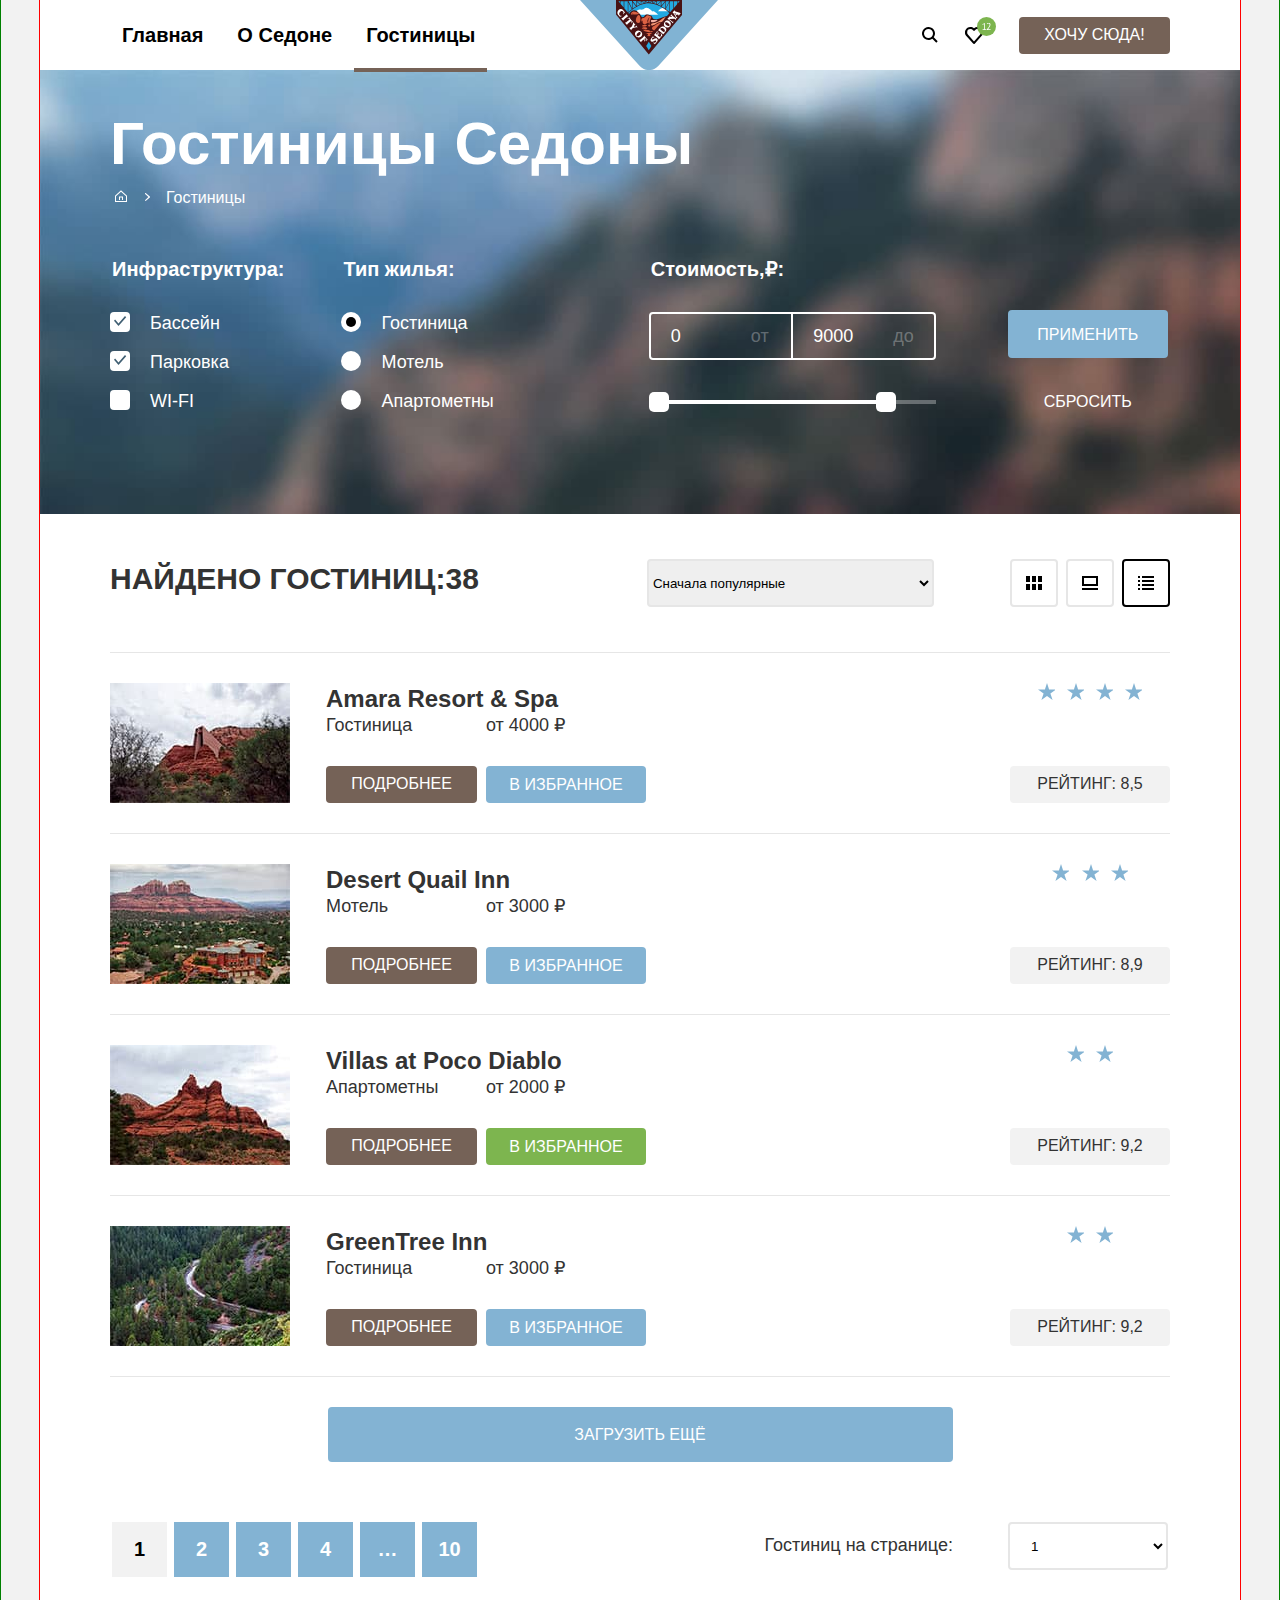
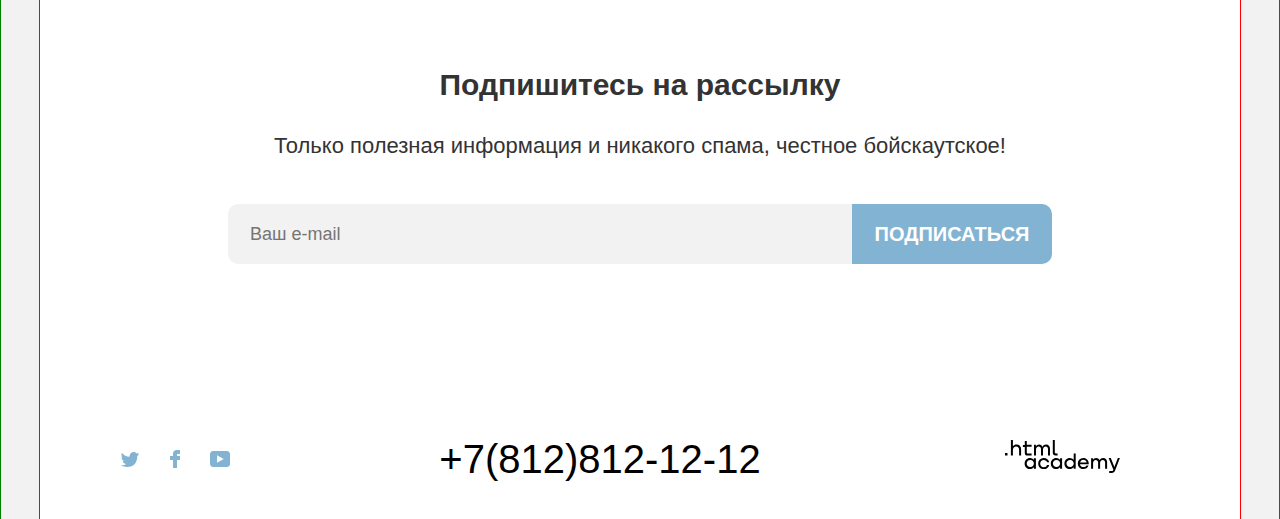
==== commit 6a508366: "new styles" ====
--- a/catalog.html
+++ b/catalog.html
@@ -12,13 +12,13 @@
           <nav class="navigation">
             <ul class="navigation-list">
               <li class="navigation-item">
-                <a class="navigation-link" href="#">Главная</a>
+                <a class="navigation-link" href="index.html">Главная</a>
               </li>
               <li class="navigation-item">
                 <a class="navigation-link" href="about.html">О Седоне</a>
               </li>
               <li class="navigation-item">
-                <a class="navigation-link" href="catalog.html">Гостиницы</a>
+                <a class="navigation-link active" href="catalog.html">Гостиницы</a>
               </li>
             </ul>
           </nav> 
@@ -29,7 +29,7 @@
           <div class="user-menu">              
               <div class="user-menu-item">
                 <a class="user-menu-link" href="#">
-                  <svg aria-hidden="true" focusable="false" width="16" height="16" 
+                  <svg class="user-menu-icon" aria-hidden="true" focusable="false" width="16" height="16" 
                        xmlns="http://www.w3.org/2000/svg">
                     <path fill-rule="evenodd" clip-rule="evenodd" d="M11 6.5a4.5 4.5 0 11-9 0 4.5 4.5 0 019
                              0zm-.665 5.249a6.5 6.5 0 111.414-1.414l3.958 3.958-1.414 1.414-3.958-3.958z" />
@@ -38,7 +38,7 @@
               </div>
               <div class="user-menu-item">
                 <a class="user-menu-link" href="#">
-                  <svg aria-hidden="true" focusable="false" width="31" height="27" fill="none" xmlns="http://www.w3.org/2000/svg">
+                  <svg class="user-menu-icon" aria-hidden="true" focusable="false" width="31" height="27" fill="none" xmlns="http://www.w3.org/2000/svg">
                     <path d="M8.9 27a1 1 0 0 1-.8-.4l-7-7.9A5.4 5.4 0 0 1 5.5 10c1.3 0 2.5.5 3.5 1.3a5.5
                        5.5 0 0 1 9 4.1c0 1.3-.5 2.5-1.3 3.4l-7 7.9c-.2.2-.4.3-.8.3zm-6-9.5L9 
                        24.4l6.2-7c.5-.5.7-1.2.7-2 0-1.8-1.5-3.3-3.3-3.3-1 0-2 .5-2.7 1.3-.3.3-.6.4-.9.4-.3 
@@ -59,105 +59,114 @@
         </div>  
       </header>   
       <!--the end header-->
-        <main class="main-inner main-container">
-          <section class="catalog-search">
-            <div class="filter-container">
-              <header class="catalog-header">
-                <h1 class="catalog-header-title">Гостиницы Седоны</h1>
-                  <ul class="breadcrumbs">
-                    <li class="breadcrumbs-item">
-                      <a class="breadcrumbs-link" href="index.html">
-                          <span class="visually-hidden">Главная</span></a>
-                    </li>
-                    <li class="breadcrumbs-item">
-                      <a class="breadcrumbs-link">Гостиницы</a>
+      <main class="main-inner main-container">
+        <section class="catalog-search">
+          <div class="filter-container">
+            <header class="filter-header">
+              <h1 class="filter-header-title">Гостиницы Седоны</h1>
+                <ul class="breadcrumbs">
+                  <li class="breadcrumbs-item">
+                    <a class="breadcrumbs-link" href="index.html">
+                      <span class="visually-hidden">Главная</span></a>
+                  </li>
+                  <li class="breadcrumbs-item">
+                    <a class="breadcrumbs-link" href="#">Гостиницы</a>
+                  </li>
+                </ul>
+            </header>
+            <form class="catalog-filter" action="#" method="GET">
+              <fieldset class="catalog-filter-group">
+                <legend class="catalog-filter-title">Инфраструктура:</legend>
+                  <ul class="catalog-filter-list">
+                    <li class="catalog-filter-item">
+                      <label class="control"> 
+                        <input class="visually-hidden control-input" type="checkbox"
+                            name="swiming-pool" checked>
+                            <span class="control-mark"></span>
+                            <span class="control-label">Бассейн</span>
+                      </label>
+                    </li>
+                    <li class="catalog-filter-item">
+                      <label class="control">
+                        <input class="visually-hidden control-input" type="checkbox"
+                            name="parcking" checked>
+                            <span class="control-mark"></span>
+                            <span class="control-label">Парковка</span>
+                      </label>
+                    </li>
+                    <li class="catalog-filter-item">
+                      <label class="control">
+                        <input class="visually-hidden control-input" type="checkbox"
+                            name="wi-fi">
+                            <span class="control-mark"></span>
+                            <span class="control-label">WI-FI</span>
+                      </label>
                     </li>
                   </ul>
-              </header>
-                <form class="catalog-filter" action="#" method="GET">
-                    <fieldset class="catalog-filter-group">
-                      <legend class="catalog-filter-title">Инфраструктура:</legend>
-                        <ul class="catalog-filter-list">
-                            <li class="catalog-filter-item">
-                              <label class="control"> 
-                                <input class="visually-hidden control-input" type="checkbox"
-                                name="swiming-pool" checked>
-                                  <span class="control-mark"></span>
-                                  <span class="control-label">Бассейн</span>
-                              </label>
-                            </li>
-                            <li class="catalog-filter-item">
-                                <label class="control">
-                                  <input class="visually-hidden control-input" type="checkbox"
-                                  name="parcking" checked>
-                                  <span class="control-mark"></span>
-                                  <span class="control-label">Парковка</span>
-                                </label>
-                            </li>
-                            <li class="catalog-filter-item">
-                              <label class="control">
-                                <input class="visually-hidden control-input" type="checkbox"
-                                name="wi-fi">
-                                <span class="control-mark"></span>
-                                <span class="control-label">WI-FI</span>
-                              </label>
-                            </li>
-                        </ul>
-                    </fieldset>
-                    <fieldset class="catalog-filter-group">
-                      <legend class="catalog-filter-title">Тип жилья:</legend>
-                      <ul class="catalog-filter-list">
-                        <li class="catalog-filter-item">
-                          <label class="control">
-                            <input class="visually-hidden control-input" type="radio"
-                              name="type appartment" value="hotel" checked>
-                              <span class="control-mark"></span>
-                              <span class="control-label">Гостиница</span>
-                          </label>
-                        </li>
-                        <li class="catalog-filter-item">
-                          <label class="control">
-                            <input class="visually-hidden control-input" type="radio"
+              </fieldset>
+              <fieldset class="catalog-filter-group">
+                <legend class="catalog-filter-title">Тип жилья:</legend>
+                  <ul class="catalog-filter-list">
+                    <li class="catalog-filter-item">
+                      <label class="control">
+                        <input class="visually-hidden control-input" type="radio"
+                            name="type appartment" value="hotel" checked>
+                            <span class="control-mark"></span>
+                            <span class="control-label">Гостиница</span>
+                      </label>
+                    </li>
+                    <li class="catalog-filter-item">
+                      <label class="control">
+                        <input class="visually-hidden control-input" type="radio"
                             name="type appartment" value="motel">
-                              <span class="control-mark"></span>
-                              <span class="control-label">Мотель</span>
-                          </label>
-                        </li>
-                        <li class="catalog-filter-item">
-                          <label class="control">
-                            <input class="visually-hidden control-input" type="radio"
+                            <span class="control-mark"></span>
+                            <span class="control-label">Мотель</span>
+                      </label>
+                    </li>
+                    <li class="catalog-filter-item">
+                      <label class="control">
+                        <input class="visually-hidden control-input" type="radio"
                             name="type appartment" value="appartment">
-                              <span class="control-mark"></span>
-                              <span class="control-label">Апартометны</span>
-                          </label>
-                        </li>
-                      </ul>
-                    </fieldset>
-                    <fieldset class="catalog-filter-group">
-                      <legend class="catalog-filter-title">Стоимость,&#8381;:</legend>
-                      <!--символ не отображается в chrome??? в укоке появление рубля не объясняется-->
+                            <span class="control-mark"></span>
+                            <span class="control-label">Апартометны</span>
+                      </label>
+                    </li>
+                  </ul>
+              </fieldset>
+              <fieldset class="catalog-filter-group">
+                <legend class="catalog-filter-title">Стоимость,&#8381;:</legend>
+                  <div class="range">
+                    <div class="range-wrapper-inputs">
                       <label class="catalog-filter-label">
                         <input class="catalog-filter-input" type="number" name="min-price"
-                        value="0">от</label>
-                        <label class="catalog-filter-label">
+                            value="0">от
+                      </label>
+                      <label class="catalog-filter-label">
                         <input class="catalog-filter-input" type="number" name="max-price"
-                        value="9000">до</label>
+                            value="9000">до
+                      </label>
+                    </div>
+                    <div class="range-scale">
+                      <div class="range-bar" style="left: 10px; width: 227px">                      
                         <button class="range-toggle toggle-min" type="button">
                           <span class="visually-hidden">Изменить минимальную цену.</span>
                         </button>
                         <button class="range-toggle toggle-max" type="button">
                           <span class="visually-hidden">Изменить максимальную цену.</span>
                         </button>
-                    </fieldset>
-                    <div class="box-button">  
-                        <input class="button btn-sub" type="submit" name="submit" value="Применить">
-                        <input class="button btn-reset" type="reset" value="Сбросить">
-                      </div>
-                  </form>
-            </div>
-          </section>
-          <!--the end catalog-search-->
-          <section class="sorting">
+                      </div>
+                    </div>
+                  </div>
+              </fieldset>
+              <div class="box-button">  
+                <input class="button btn-sub" type="submit" name="submit" value="Применить">
+                <input class="button btn-reset" type="reset" value="Сбросить">
+              </div>
+            </form>
+          </div>
+        </section>
+        <!--the end catalog-search-->
+        <section class="sorting">
             <div class="sorting-container">
               <h2 class="sorting-title">Найдено гостиниц:<span class="result">38</span></h2>
                 <form class="sorting-type">
@@ -187,13 +196,14 @@
                   </li>
                 </ul>
             </div>
-          </section>
+        </section>
            <!--the end sorting-->         
-          <section class="offer">
-            <div class="offer-container">
-              <h2 class="visually-hidden">Список предложений</h2>
+        <section class="offer">
+          <div class="offer-container">
+            <h2 class="visually-hidden">Список предложений</h2>
               <ul class="offer-list">
                 <li class="offer-item">
+                  <div class="offer-item-wrap">
                       <a class="offer-item-link" href="http://address_of_hotel">
                         <img class="hotel-image" src="images/foto/hotel-1.jpg" 
                               width="180" height="120" alt="вид месности">
@@ -201,107 +211,100 @@
                       <div class="offer-title-box"> 
                           <h3 class="offer-item-title">Amara Resort & Spa</h3>               
                             <span class="offer-appartment">Гостиница</span>
-                            <span class="offer-price">от 4000 &#8381;</span>                                        
-                          <div class="offer-item-buttons">
-                              <a class="button btn-go-to" href="http://address_of_hotel">
-                                ПОДРОБНЕЕ
-                              </a>
-                              <button class="button btn-add">В ИЗБРАННОЕ</button>
-                          </div>
-                      </div>                
-                      <div class="offer-rating">
-                          <ul class="rating-star-list">
-                              <li></li>
-                              <li></li>
-                              <li></li>
-                              <li></li>
-                          </ul>
-                          <div class="table-rating">Рейтинг: 8,5</div>
-                      </div>
-                  </li>
-                  <li class="offer-item">
+                            <span class="offer-price">от 4000 &#8381;</span>                   
+                            <a class="button btn-go-to" href="http://address_of_hotel">
+                              ПОДРОБНЕЕ</a>
+                            <button class="button btn-add">В ИЗБРАННОЕ</button>
+                      </div>
+                  </div>               
+                  <div class="offer-rating">
+                    <ul class="rating-star-list">
+                      <li></li>
+                      <li></li>
+                      <li></li>
+                      <li></li>
+                    </ul>
+                    <div class="table-rating">Рейтинг: 8,5</div>
+                  </div>
+                </li>
+                <li class="offer-item">
+                  <div class="offer-item-wrap">
                       <a class="offer-item-link" href="http://address_of_hotel">
                         <img class="hotel-image" src="images/foto/hotel-2.jpg" 
-                             width="180" height="120" alt="вид месности">
+                              width="180" height="120" alt="вид месности">
                       </a>
-                      <div class="offer-title-box">
-                        <h3 class="offer-item-title">Desert Quail Inn</h3>               
+                      <div class="offer-title-box"> 
+                          <h3 class="offer-item-title">Desert Quail Inn</h3>               
                             <span class="offer-appartment">Мотель</span>
-                            <span class="offer-price">от 3000 &#8381;</span>                      
-                          <div class="offer-item-buttons">
+                            <span class="offer-price">от 3000 &#8381;</span>                   
                             <a class="button btn-go-to" href="http://address_of_hotel">
-                              ПОДРОБНЕЕ
-                            </a>
+                              ПОДРОБНЕЕ</a>
                             <button class="button btn-add">В ИЗБРАННОЕ</button>
-                          </div>
-                      </div>                  
-                      <div class="offer-rating">
-                          <ul class="rating-star-list">
-                            <li></li>
-                            <li></li>
-                            <li></li>
-                          </ul>
-                          <div class="table-rating">Рейтинг: 8,9</div>
-                      </div>                                 
-                  </li>
-                  <li class="offer-item">
+                      </div>
+                  </div>               
+                  <div class="offer-rating">
+                    <ul class="rating-star-list">
+                      <li></li>
+                      <li></li>
+                      <li></li>
+                    </ul>
+                    <div class="table-rating">Рейтинг: 8,9</div>
+                  </div>
+                </li>
+                <li class="offer-item">
+                  <div class="offer-item-wrap">
                       <a class="offer-item-link" href="http://address_of_hotel">
-                        <img class="hotel-image" src="images/foto/hotel-3.jpg"
-                             width="180" height="120" alt="вид месности">
+                        <img class="hotel-image" src="images/foto/hotel-3.jpg" 
+                              width="180" height="120" alt="вид месности">
                       </a>
-                        <div class="offer-title-box">
-                            <h3 class="offer-item-title">Villas at Poco Diablo</h3>               
-                              <span class="offer-appartment">Апартометны</span>
-                              <span class="offer-price">от 2000 &#8381;</span>                                              
-                            <div class="offer-item-buttons">
-                              <a class="button btn-go-to" href="http://address_of_hotel">
-                                ПОДРОБНЕЕ
-                              </a>
-                              <button class="button btn-add add-to-kart">В ИЗБРАННОЕ</button>
-                            </div>
-                        </div>                  
-                          <div class="offer-rating">
-                              <ul class="rating-star-list">
-                                <li></li>
-                                <li></li>
-                              </ul>
-                              <div class="table-rating">Рейтинг: 9,2</div>
-                          </div>              
-                  </li>              
-                  <li class="offer-item">
-                    <a class="offer-item-link" href="http://address_of_hotel">
-                      <img class="hotel-image" src="images/foto/hotel-4.jpg"
-                           width="180" height="120" alt="вид месности">
-                    </a>
-                      <div class="offer-title-box">
-                        <h3 class="offer-item-title">GreenTree Inn</h3>               
-                          <span class="offer-appartment">Гостиница</span>
-                          <span class="offer-price">от 3000 &#8381;</span>                     
-                            <div class="offer-item-buttons">
-                              <a class="button btn-go-to" href="http://address_of_hotel">
-                                ПОДРОБНЕЕ
-                              </a>
-                              <button class="button btn-add">В ИЗБРАННОЕ</button>
-                            </div>
-                      </div>                  
-                      <div class="offer-rating">
-                          <ul class="rating-star-list">
-                            <li></li>
-                            <li></li>
-                          </ul>
-                          <div class="table-rating">Рейтинг: 9,2</div>
-                      </div>              
-                  </li>
-                </ul>
-                
-                  <button class="button btn-more">              
-                    <span class="offer-more-title">Загрузить ещё</span>
-                  </button>
-                
-            </div>
+                      <div class="offer-title-box"> 
+                          <h3 class="offer-item-title">Villas at Poco Diablo</h3>               
+                            <span class="offer-appartment">Апартометны</span>
+                            <span class="offer-price">от 2000 &#8381;</span>                   
+                            <a class="button btn-go-to" href="http://address_of_hotel">
+                              ПОДРОБНЕЕ</a>
+                            <button class="button btn-add add-to-kart">В ИЗБРАННОЕ</button>
+                      </div>
+                  </div>               
+                  <div class="offer-rating">
+                    <ul class="rating-star-list">
+                      <li></li>
+                      <li></li>
+                    </ul>
+                    <div class="table-rating">Рейтинг: 9,2</div>
+                  </div>
+                </li>
+                <li class="offer-item">
+                  <div class="offer-item-wrap">
+                      <a class="offer-item-link" href="http://address_of_hotel">
+                        <img class="hotel-image" src="images/foto/hotel-4.jpg" 
+                              width="180" height="120" alt="вид месности">
+                      </a>
+                      <div class="offer-title-box"> 
+                          <h3 class="offer-item-title">GreenTree Inn</h3>               
+                            <span class="offer-appartment">Гостиница</span>
+                            <span class="offer-price">от 3000 &#8381;</span>                   
+                            <a class="button btn-go-to" href="http://address_of_hotel">
+                              ПОДРОБНЕЕ</a>
+                            <button class="button btn-add">В ИЗБРАННОЕ</button>
+                      </div>
+                  </div>               
+                  <div class="offer-rating">
+                    <ul class="rating-star-list">
+                      <li></li>
+                      <li></li>
+                    </ul>
+                    <div class="table-rating">Рейтинг: 9,2</div>
+                  </div>
+                </li>
+              </ul>
+              <button class="button btn-more">              
+                <span class="offer-more-title">Загрузить ещё</span>
+              </button>
+           </div>
         </section>
            <!--the end offer-->
-           <section class="pagination">
+        <section class="pagination">
 			  <h2 class="visually-hidden">навигация по страницам</h2>
 				<ul class="pagination-list">
 				  <li class="pagination-item">
@@ -351,7 +354,7 @@
               </form>
           </section>
           <!--the end mailing-->
-        </main>
+      </main>
         <footer class="page-footer">
           <div class="page-footer-container">
             <div class="footer-social">
@@ -378,8 +381,10 @@
                 <a class="footer-contact-phone" href="tel:+7(812)812-12-12">+7(812)812-12-12</a>        
               </div>      
               <figure class="footer-logo">
-                <img class="footer-logo-academy" src="images/icons/logo_htmlacademy.svg" 
-                width="115" height="34" alt="Логотип HTML-Академии">
+                <a class="footer-logo-link" href="//htmlacademy.ru">
+                  <img class="footer-logo-academy" src="images/icons/logo_htmlacademy.svg" 
+                  width="115" height="34" alt="Логотип HTML-Академии">
+                </a>
               </figure>
           </div>
         </footer>   
--- a/css/styles.css
+++ b/css/styles.css
@@ -13,13 +13,13 @@
     src: url(../fonts/ptsans-700.woff2) format(woff2);
     font-display: swap;
 }
-.html{
+.html, body{
     height: 100%;
 }
-
 body{
     margin: 0 auto;
     padding: 0;
+    border-left: 1px solid green; border-right:1px solid green;/*vremenno*/
     min-height: 100%;
     max-width: 1280px;    
     font-family: "PT sans", sans-serif;
@@ -38,32 +38,23 @@
     clip: rect(0 0 0 0);
     overflow: hidden;
 }
-.container,
-.page-header-container,
-.navigation, .navigation-list, 
-.user-menu,
-.main-top-figure,
-.page-footer-container, .footer-social, .footer-social-list,
-.pagination, .pagination-list,
-.breadcrumbs,
-.catalog-filter,
-.sorting-container, .sorting-list, .sorting-item,
-.offer-container, .offer-item, .offer-rating {
-    display: flex;
-}
-.navigation,
-.navigation-list,
-.user-menu,
-.page-footer,
-.footer-social,
-.footer-social-list{
-    align-items: center;
-    flex-wrap: wrap;/* на случай переполнения.???*/
+h1, h2, h3, p{
+    text-align: center;
+    font-style: normal;
+    margin: 0;
+    padding: 0;
+}
+ul{
+    list-style: none;
+    margin: 0;
+    padding: 0;
 }
 .container{
     max-width: 1200px;
     margin: 0 auto;
+    display: flex;
     flex-direction: column;
+    border-left:1px solid red; border-right:1px solid red;/*vremenno*/
 }
 .button{
     font-family: inherit;
@@ -80,19 +71,15 @@
     box-sizing: border-box;
     cursor: pointer;
 }
-
 .btn-go-to, .search-button{
     background-color: #756257;
 }
-.btn-go-to:hover, .search-button:hover{
-    background-color: #615048;
-}
 .btn-mailing, .btn-add, .btn-sub, .btn-more{
-    background: #83B3D3;
-    border: none;
-}
-.btn-mailing:hover, .btn-add:hover, .btn-sub:hover, .btn-more:hover{
-    background:  #68A2CA;
+    background-color: #83B3D3;
+}
+.btn-go-to{
+    width: 151px;
+    line-height: 36px;
 }
 .btn-mailing, .search-button{
     font-weight: 700;
@@ -109,35 +96,44 @@
     line-height: 26px;
     border-radius: 0px 10px 10px 0px;
 }
-.btn-go-to{
-    width: 151px;
-    line-height: 36px;
-}
 .btn-add, .btn-sub{
     width: 160px;    
 }
 .btn-sub{
     height: 48px;
+    margin-bottom: 25px;
 }
 .btn-reset{
     background-color: transparent;
-    border: none;
 }
 .btn-more{
     width: 625px;
     height: 55px;
-    margin: 60px auto;
-}
-h1, h2, h3, p{
-    text-align: center;
-    font-style: normal;
-}
-ul{
-    list-style: none;
-    margin: 0;
-    padding: 0;
-}
-
+    margin: 0 auto 30px;
+}
+/* состояния */
+.btn-go-to:hover, .search-button:hover{
+    background-color: #615048;
+}
+.btn-mailing:hover, .btn-add:hover,
+.btn-sub:hover, .btn-more:hover{
+    background-color:  #68A2CA;
+}
+.btn-reset:hover{
+    color:rgba(255, 255, 255, 0.6);
+}
+.btn-go-to:focus, .search-button:focus, .btn-reset:focus{
+    outline:3px solid #83B3D3;
+}
+.btn-mailing:focus, .btn-add:focus,
+.btn-sub:focus, .btn-more:focus{
+    outline: 3px solid #756257;
+}
+.btn-go-to:active, .search-button:active, .btn-reset:active{
+    background-color: #615048;
+    color:rgba(255, 255, 255, 0.3);
+    outline-color: transparent;
+}
 /* header */
 .page-header,  .page-footer{
     color: #000;
@@ -146,21 +142,38 @@
 .page-header-container,
 .page-footer-container,
 .sorting-container,
-.offer-container{
+.offer-container,
+.filter-container{
     max-width: 1060px;    
     margin: 0 auto;
-    justify-content: space-between;    
+    display: flex;
+    justify-content: space-between;
 }
 .page-header-container{
-    height: 70px;
+    min-height: 70px;
     position: relative;
 }
-.page-header-container img{
+.page-header-container img{ /* размещение логотипа по-центру */
     position: absolute;
     top: 0;
-    left: 43.5%;
-}
-.navigation-link, .user-menu-link{
+    left: 50%;
+    transform: translateX(-50%);
+}
+.page-header-container > a{
+    width: 138px;
+    position: relative;
+    right: 50px;
+}
+.navigation, .user-menu{
+    display: flex;
+    align-items: center;
+}
+.navigation-list{
+    display: flex;
+    align-items: center;
+    flex-wrap: wrap;/* на случай переполнения.*/
+}
+.navigation-link{
     font-size: 20px;
     line-height: 26px;
     font-weight: 700;
@@ -168,81 +181,91 @@
     color: #000;
     background-color: #fff;
     text-decoration: none;
+    padding: 6px 12px;
     display:block;
-}
-.navigation-link{
-    padding: 20px 0;
-}
-.navigation-link:hover {
+    margin-right: 10px;
+}
+.navigation-item:first-child,
+.navigation-item:last-child{
+    position: relative;
+}
+.active::after{
+    content: "";
+    position: absolute;    
+    left: 0;
+    right: 10px;
+    bottom: -18px;
+    border: 2px solid #756257;
+}
+.user-menu-link{
+    display: block;
+    width: 38px;
+    height: 38px;
+    position: relative;
+}
+.user-menu-icon {
+    position: absolute;
+    top: 0;
+    right: 0;
+    bottom: 0;
+    left: 0;
+    margin: auto;
+    fill: #000;
+}
+.user-menu-item:first-child .user-menu-link{
+    margin-right: 12px;
+}
+.user-menu-item:nth-child(2) .user-menu-link{
+    margin-bottom: 10px;
+    margin-right: 20px;
+}
+.navigation-link:hover{
     color: #756257;
 }
-.navigation-link:focus{
-outline: 3px solid #83B3D3;
-box-sizing: border-box;
-border-radius: 10px;
-}
-.navigation-item + .navigation-item{
-    margin-left: 33px;
-}
-.navigation-item:first-child{
-    position: relative;
-}
- .navigation-item:first-child::after{ /* указатель активнго окна */
-    content: "";
-    position: absolute;
-    border: 2px solid #756257;
-    left:0;
-    right: 0;
-}
-.user-menu-item:nth-child(2){
-    width: 31px;
-    height: 27px;
-    margin-right: 20px;
-    margin-bottom: 10px;  
-}
-.user-menu-item:first-child{
-    width: 20px;
-    height: 20px;
-    margin-right: 20px;   
-}
-.user-menu-link:hover .user-menu-icon {
+.user-menu-link:hover .user-menu-icon{
     fill: #756257;
-  }
-.user-menu-link:focus,
-.button:focus,
-.footer-social-link:focus,
-.footer-contact-phone:focus,
-.footer-logo-academy:focus {
-    outline: 3px solid #83B3D3;
-    box-sizing: border-box;
+}
+.navigation-link:focus,.user-menu-link:focus{
+    color: #756257;
+    outline:3px solid #83B3D3;
     border-radius: 10px;
 }
-
+.user-menu-link:focus .user-menu-icon{
+    fill: #756257;
+}
+.navigation-link:active,.user-menu-link:active{
+    color: rgba(117, 98, 87, .3);
+    outline-color: transparent;
+}
+.user-menu-link:active .user-menu-icon{
+    fill: rgba(117, 98, 87, .3);
+}
+/** the end header **/
 /* section main-top */
 .main-container{
     flex-grow: 1;
 }
 .wrap-figure{
-    background-image: url(../images/foto/bgtop.jpg);
+    background-image: url(../images/foto/bgtop.jpg);/* фон. фотография для секции */
     background-size: cover;
     background-repeat: no-repeat;
     position: relative;
-    border-top: 1px solid transparent;
-    height: 485px;
+    padding: 51px;
 }
 .wrap-figure::after{
     content: "";
     position: absolute;
     bottom: 0;
     left: 0;
-    width: 100%;
+    right: 0;
     height: 57px;
     background-image: url(../images/icons/divider.svg);
 }
 .main-top-figure{
+    display: flex;
     width: 458px;
     height: 352px;
-    margin: 45px auto 0;
+    margin: 0 auto;
     flex-direction: column;
     align-items: center;
 }
@@ -253,24 +276,34 @@
     margin-bottom: 55px;
 }
 .wrap-title{
-    border:1px solid #fff;
-}
-.main-top-title{
-    margin-top: 60px;
-    margin-bottom: 23px;
+    background-color:  #fff;
+    padding: 63px;
+}
+.main-top-title{    
     font-size: 30px;
     line-height: 36px;
     text-transform: uppercase;
     color: #000;
+    margin-bottom: 23px;
   }
 .main-top-caption{
-    margin-bottom: 80px; 
    font-weight: 400;
    font-size: 22px;
    line-height: 36px;
-   color: #333333;/* должен быть унаследован от body??? */
-}
+   margin-bottom: 25px;/* толкаем нижний паддинг, иначе надо задовать высоту блока????*/
+}
+/* the end section main-top */
 /* section advantages */
+.advantages-list{
+    display: grid;
+    grid-template-columns: repeat(3, 1fr);
+}
+.advantages-item:nth-child(2){
+    grid-column: 2/4;
+}
+.advantages-item:nth-child(6){
+    grid-column: 1/3;
+}
 .advantages img{
     width: 100%;
     height: auto;
@@ -279,8 +312,13 @@
 .advantages-item{
     position: relative;
     background-color: #83B3D3;
-    padding: 0 90px;
     min-height: 384px;
+    box-sizing: border-box;
+    display: flex;
+    flex-direction: column;
+    justify-content: center;
+    padding: 20px;
+
 }   
 .advantages-item:nth-child(2), .advantages-item:nth-child(6){
 	padding:0;
@@ -292,37 +330,37 @@
     font-weight: 700;
     font-size: 24px;
     line-height: 28px;
-    margin-top: 98px;
+    margin-bottom: 25px;
 }
 .advantages-namber{
-    margin: 25px 0;
+    margin-bottom: 25px;
 }
 .advantages-description, .advantages-namber{
     font-weight: 400;    
 }
-
 .advantages-item:nth-child(3),
 .advantages-item:nth-child(5),
 .advantages-item:nth-child(8),
 .advantages-item:nth-child(10){
     background-color: rgba(131, 179, 211, .12);
-    padding: 0 75px;
+
 }
 .advantages-item:nth-child(9){
     background-color: rgba(131, 179, 211, .2);
-}
-.advantages-item:nth-child(3) .advantages-title,
-.advantages-item:nth-child(4) .advantages-title,
-.advantages-item:nth-child(5) .advantages-title{
-    margin-top: 184px;
-}
+}/*
+.advantages-item:nth-child(3),
+.advantages-item:nth-child(4),
+.advantages-item:nth-child(5){
+    разместить контент на нужной позиции?????
+}*/
 .advantages-item:nth-child(3)::before,
 .advantages-item:nth-child(4)::before,
 .advantages-item:nth-child(5)::before{
     content:"";
     position: absolute;
-    top: 21%;
-    left:41%;
+    bottom: 223px;
+    left: 50%;
+    transform: translateX(-50%);
     width: 75px;
     height: 76px;
     background-repeat: no-repeat;
@@ -332,90 +370,91 @@
 }
 
 .advantages-item:nth-child(4)::before{
-    background-image: url(../images/icons/burger-icon.svg);
+    content: url(../images/icons/burger-icon.svg);
 }
 .advantages-item:nth-child(5)::before{
     background-image: url(../images/icons/present-box-icon.svg);
 }
-.main-search, .wrap-title, .page-footer,
 .advantages-item:nth-child(4){
     background-color: #fff;
 }
-.advantages-list{
-    display: grid;
-    grid-template-columns: repeat(3, 1fr);
-}
-.advantages-item:nth-child(2){
-    grid-column: 2/4;
-}
-.advantages-item:nth-child(6){
-    grid-column: 1/3;
-}
+/* the end section advantages */
 /* section main-search */
 .main-search{
-    border:1px solid #fff;
-}
-.main-search-title{
-    margin-top: 90px;
-    margin-bottom: 15px;
+    background-color: #fff;
+    padding: 90px 0;
+}
+.main-search-title{   
     font-weight: 700;
     font-size: 30px;
     line-height: 36px;
+    margin-bottom: 15px;
 }
 .main-search-caption{
-    margin-top: 15px;
-    margin-bottom: 70px;
     font-size: 22px;
     line-height: 26px;
+    margin-bottom: 70px;
 }
 .main-search-form{
     display: flex;
     justify-content: center;
-    margin-bottom: 90px;
-}
+}
+/* the end section main-search */
 /* mailing */
 .mailing{
     background-image: url(../images/foto/bg-mailing.jpg);
     background-size: 100% auto;
     background-repeat: no-repeat;
     color:#fff;
-    border-top: 1px solid #fff;
-    border-bottom: 1px solid #fff;
+    padding: 93px;
 }
 .mailing-title, .catalog-mailing-titel{
-    margin-top: 94px;
-    margin-bottom: 15px;
     font-weight: 700;
     font-size: 30px;
-    line-height: 36px;  
-}
+    line-height: 36px;
+    margin-bottom: 30px;
+}/*в макете отстыпы сверху между надписями в 15 и 25 но сами блоки в два раза шире чем в браузере*/
 .mailing-caption, .catalog-mailing-text{
-    margin-top: 15px;
-    margin-bottom: 25px;
     font-size: 22px;
     line-height: 26px;
+    margin-bottom: 45px;
 }
 .mailing-form{
     display: flex;
     justify-content: center;
-    margin-bottom: 94px;
 }
 .mailing-text{
     width: 600px;
     height: 58px;
     border-radius:  10px 0px  0px 10px;
     border: none;
-    background: #F2F2F2;
+    background-color: #F2F2F2;
+}
+.mailing-text:hover{
+    background-color: #E6E6E6;
+}
+.mailing-text:focus{
+   outline: 3px solid #83B3D3;
+}
+.mailing-text:active{
+    background-color: #E6E6E6;
+    outline: 2px solid #000000;
 }
 input[placeholder]{
     font-size: inherit;
     line-height: 26px;
     padding-left: 22px;
 }
+/* the end mailing */
 /* footer */
 .page-footer-container{
     min-height: 120px;
 }
+.footer-social, .footer-social-list{
+    display: flex;
+    align-items: center;
+}
+
 .footer-social-item{
     margin-right: 5px;
 }
@@ -448,80 +487,275 @@
     line-height: 40px;
     text-transform: uppercase;
     text-decoration: none;
-    color: #000;    
+    color: #000;
+    padding: 15px;    
 }
 .footer-logo{
-    margin: auto 0;
-}
+    display: flex;
+    align-items: center;
+}
+.footer-logo-link{
+    display: block;
+    padding: 10px;
+}
+.footer-contact-phone:hover{
+    color: #756257;    
+}
+.footer-social-link:focus, .footer-contact-phone:focus,
+.footer-logo-link:focus{
+    outline:3px solid #83B3D3;
+    border-radius: 10px;
+}
+.footer-contact-phone:active{
+    color: #756257;
+    opacity: 0.3;    
+}
+/* the end footer */
 /* ctalog */
 .catalog{
     background-color: white;
     color: #333333;
 }
 /* catalog-search */
-.filter-container{
+.catalog-search{
     background-image: url(../images/foto/bg-search-filer.jpg);
     background-size: cover;
     background-repeat: no-repeat;
     color: white;
-    border-top: 1px solid #fff;
-    padding: 0 70px;
-    border-bottom: 1px solid white;
-}
-.catalog-header-title{
+    margin-bottom: 45px;/* толкаем sorting вниз*/
+}
+.filter-container{
+    flex-direction: column;
+    padding-top: 35px;
+    padding-bottom: 85px;
+}
+/* filter-header */
+.filter-header{
+    margin-bottom: 45px;/* толкаем форму вниз */
+}
+.filter-header-title{
     font-size: 60px;
     line-height: 78px;
     text-align: left;
-    margin: 35px 0 5px;
 }
 .breadcrumbs{
-    margin-bottom: 45px;
+display: flex;
+align-items: center;
 }
 .breadcrumbs-item{
-    font-size: 16px;
-    display: contents;
+    font-size: 16px;    
+    margin-right: 20px;
 }
 .breadcrumbs-link{
     position: relative;
     min-height: 12px;
     min-width: 12px;
+    color: #fff;
+    text-decoration: none;
     display: block;
-}
+    padding: 8px;
+}
+
 .breadcrumbs-item:first-child .breadcrumbs-link::before{
     content: "";
     position: absolute;
-    top:20%;
-    left: 0;
+    top: 7px;
+    left: 5px;
     height: 12px;
     width: 12px;
     background-image: url(../images/icons/home\ 1.svg);
     background-repeat: no-repeat;
 }
-.breadcrumbs-item:first-child::after{
-    content: url(../images/icons/shevron.svg);
-    color: white;
-    margin:0 11px;
-}
+.breadcrumbs-link:hover{
+    opacity: 0.6;
+}
+.breadcrumbs-link:focus{
+    outline: 3px solid #83B3D3;
+    border-radius: 4px;
+}
+.breadcrumbs-link:active{
+    opacity: 0.3;
+}
+.breadcrumbs-item:first-child .breadcrumbs-link::after{
+    content: "";
+    position: absolute;
+    top: 10px;
+    left: 35px;
+    height: 8px;
+    width: 8px;
+    background-image: url(../images/icons/shevron.svg);
+    background-repeat: no-repeat;
+}
+.breadcrumbs-item:last-child .breadcrumbs-link{
+    padding: 3px 8px;
+}
+/* the end filter-header */
+/* form > catalog-filter */
 .catalog-filter{
-    margin-bottom: 80px;
-    border: 1px solid red;/* ВРЕМЕННО, ЧТОБЫ ВИДЕТЬ!!!*/
-}
-.catalog-filter-title{
+    display: flex;
+}
+.catalog-filter-group{
+    margin: 0;
+    padding: 0;
+    border: 0;
+}
+.catalog-filter-group:first-child{
+    margin-right: 55px;/* -10px*/
+}
+.catalog-filter-title{ /* на 27рх шире чем в макете */
     font-weight: 700;
     font-size: 20px;
     line-height: 26px;
-}
-.catalog-filter-group:first-child{
-    margin-right: 60px;
-}
+    margin-bottom: 30px;
+}
+.catalog-filter-item{
+    margin-bottom: 16px;
+}
+/* Control */
+.control {
+    position: relative;
+    display: block;
+    padding-left: 40px;
+}
+  
+  /* Mark */
+.control-mark {
+    position: absolute;
+    left: 0;
+    width: 20px;
+    height: 20px;
+    background-color: #FFFFFF;
+    border-radius: 4px;
+}
+.control-mark:hover {
+    background-color: rgba(255, 255, 255, 0.6);
+    cursor: pointer;
+}
+.control-mark:focus { 
+    background-color: rgba(255, 255, 255, 0.6);  
+    outline: 3px solid #83B3D3;
+}
+.control-mark:active{
+    background-color: rgba(255, 255, 255, 0.3);
+}
+.control-input[type="checkbox"]:checked + .control-mark::before{
+    content: url(../images/icons/mark.svg);
+    position: relative;
+    left: 4px;
+    bottom: 2px;   
+}
+.catalog-filter-group:nth-child(2){
+    margin-right: 155px;
+}
+.control-input[type="radio"] + .control-mark{
+    border-radius: 50%;
+}
+.control-input[type="radio"]:checked + .control-mark::before{
+    content:"";
+    position: absolute;
+    top:50%;
+    left: 50%;
+    transform: translateY(-5px) translateX(-5px);
+    width: 10px;
+    height: 10px;
+    border-radius: 50%;
+    background-color: #000;
+}
+/*.control-input[type="radio"]:checked + .control-mark{
+    box-sizing: border-box;
+    border: 5px solid #FFFFFF;
+    background-color: #000;
+} *//* почему так нельзя? проще и короче, фокус через аутлайн */
 .control-label{
+    font:inherit;
     line-height: 23px;
 }
-/* sorting */
-.sorting-container{
+/* range */
+.catalog-filter-group:nth-child(3){ /* last-child не применился????*/
+    margin-right: 72px;
+}
+.range-wrapper-inputs{
+    display: flex;
+    width: 287px;
     height: 48px;
-    margin-top: 44px;
-    margin-bottom: 42px;
+    border: 2px solid #FFFFFF;
+    box-sizing: border-box;
+    border-radius: 4px;
+    margin-bottom: 40px;
+}
+.catalog-filter-label{
+    display: flex;
+    align-items: center;
+    font: inherit;
+    color: rgba(255, 255, 255, 0.3);
+    width:103px;
+    height: 45px;
+    padding: 0 20px;   
+}
+.catalog-filter-label:first-of-type{
+    border-right: 2px solid #FFFFFF;
+}
+.catalog-filter-input{
+    width: 80px;
+    padding: 0;
+    font: inherit;
+    color:#FFFFFF;
+    border: none;
+    background-color: transparent;    
+    appearance: textfield; 
+}
+.catalog-filter-input::-webkit-outer-spin-button,
+.catalog-filter-input::-webkit-inner-spin-button {
+  appearance: none;
+  margin: 0;
+}
+.range-scale {
+	position: relative;
+	height: 4px;
+    background-color:rgba(255, 255, 255, 0.3);    
+}
+.range-bar {
+    position: absolute;
+    height: 4px;
+    background-color: #fff;
+  }
+  .range-toggle {
+    position:absolute;
+    width: 20px;
+    height: 20px;
+    background: #FFFFFF;
+    border:none;
+    border-radius: 5px;
+    cursor: pointer;
+  }
+  .range-toggle:hover {
+    box-shadow: 0px 4px 10px rgba(0, 0, 0, 0.25);
+  }
+  .range-toggle:active,
+  .range-toggle:focus {    
+    outline: 3px solid #83B3D3;
+    box-shadow: 0px 4px 10px rgba(0, 0, 0, 0.25);
+  }
+  .toggle-min {
+    top:-8px;
+    left:-10px;
+  }  
+  .toggle-max {
+    top:-8px;
+    right:-10px;
+  }
+  /* box-button */
+  .box-button{
+      display: flex;
+      flex-direction: column;
+      justify-content: center;
+      align-items: center;
+      padding-top: 45px;      
+  }
+  /* the end filter-header */
+  /* sorting */
+.sorting{
+    margin-bottom: 45px;/* толкаем offer вниз */
 }
 .sorting-title{
 font-weight: 700;
@@ -529,23 +763,26 @@
 line-height: 39px;
 text-transform: uppercase;
 text-align: left;
-margin: 0;
-margin-right: 190px;
-}
+margin-right: 100px; /* толкаем input на место*/
+}/*чмсло 38 должнобыть переменной величиной ????*/
 
 .sorting-select-control{
     width: 287px;
     height: 48px;
     border: 2px solid #E6E6E6;
     border-radius: 4px;
-}
+}/*галочка в инпуте другая и не наместе, паддинг не подвинул, after к инпуту не прицепишь -
+нет содкржимого и закрывающего тега. В уроках ни слова и в стилях барбершопа тоже*/
 .sorting-select-control > option{
     font-family: PT Sans;
     font-style: normal;
     font-weight: normal;
-    font-size: 18px;
+    font-size: 18px; 
     line-height: 23px;
     color: #333333;
+}
+.sorting-list{
+    display: flex;
 }
 .sorting-item{
     width: 48px;
@@ -570,40 +807,55 @@
 .sorting-current{
     border-color: #000;
 }
+/* the end sorting */
 /* offer */
+.offer{
+    margin-bottom: 30px;/* толкаем пагинацию вниз */
+}
 .offer-container{
     flex-direction: column;
 }
 .offer-list{
-    border-bottom: 1px solid #E6E6E6; 
+    border-bottom: 1px solid #E6E6E6;
+    margin-bottom: 30px;/* толкаем кнопку вниз*/
 }
 .offer-item{
+    display: flex;
+    justify-content: space-between;
     border-top: 1px solid #E6E6E6;
     padding: 30px 0;
 }
+.offer-item-wrap{
+    display: flex;
+}
 .offer-item-link{
+    display: block;
+    height: 120px;/*без "высоты" добавляется снизу 5рх "блок" ни чего не дает*/
     text-decoration: none;
     color: #000;
     margin-right: 36px;
 }
 .offer-title-box{
-    height: 120px;
+    display: grid;
+    grid-template-columns: 1fr 1fr;
+    grid-template-rows: auto auto 1fr auto;
 }
 .offer-item-title{
     font-size: 24px;
     line-height: 31px;
     text-align: left;
-    margin: 0;    
+    grid-column: 1/-1;  
 }
 .offer-item span{
     line-height: 23px;
     color: #333333;
 }
-.offer-item-buttons{
-    margin-top: 28px;
+.offer-title-box .btn-go-to,
+.offer-title-box .btn-add{
+    grid-row: 4/5;
 }
 .offer-rating{
-    margin-left: auto;
+    display: flex;
     flex-direction: column;
     justify-content: space-between;
 }
@@ -635,16 +887,18 @@
 .add-to-kart{
     background-color: #7DB54F;
 }
+/* the end offer */
 /* pagination */
-.pagination{
-    border-top: 1px solid #E6E6E6;
-    padding-top: 30px;
-}
 .pagination{
     width: 1056px;
     height: 55px;
     margin: 0 auto;
+    display: flex;
     justify-content: space-between;
+    margin-bottom: 90px;/* толкаем подписку вниз */
+}
+.pagination-list{
+    display: flex;
 }
 .pagination-item{
     margin-right: 7px;
@@ -664,6 +918,9 @@
     text-align: center;
     text-decoration: none;
 }
+.pagination-link:hover{
+    background-color:  #68A2CA;
+}
 .pagination-current{
     background-color: #F2F2F2;
     color: #000;
@@ -675,11 +932,14 @@
 }
 .select-control{
     width: 160px;
-    height: 55px;
+    height: 48px;
+    padding: 0 17px;
+    background-color: #fff;
     border: 2px solid #E6E6E6;
     border-radius: 4px;
-}
+}/*c "голочкой вниз" таже проблема, что и в сортировке */
+/* the end pagination */
+/* catalog-mailing */
 .catalog-mailing{
-    margin-bottom: 42px;
-    border: 1px solid #fff;
+    margin-bottom: 135px;
 }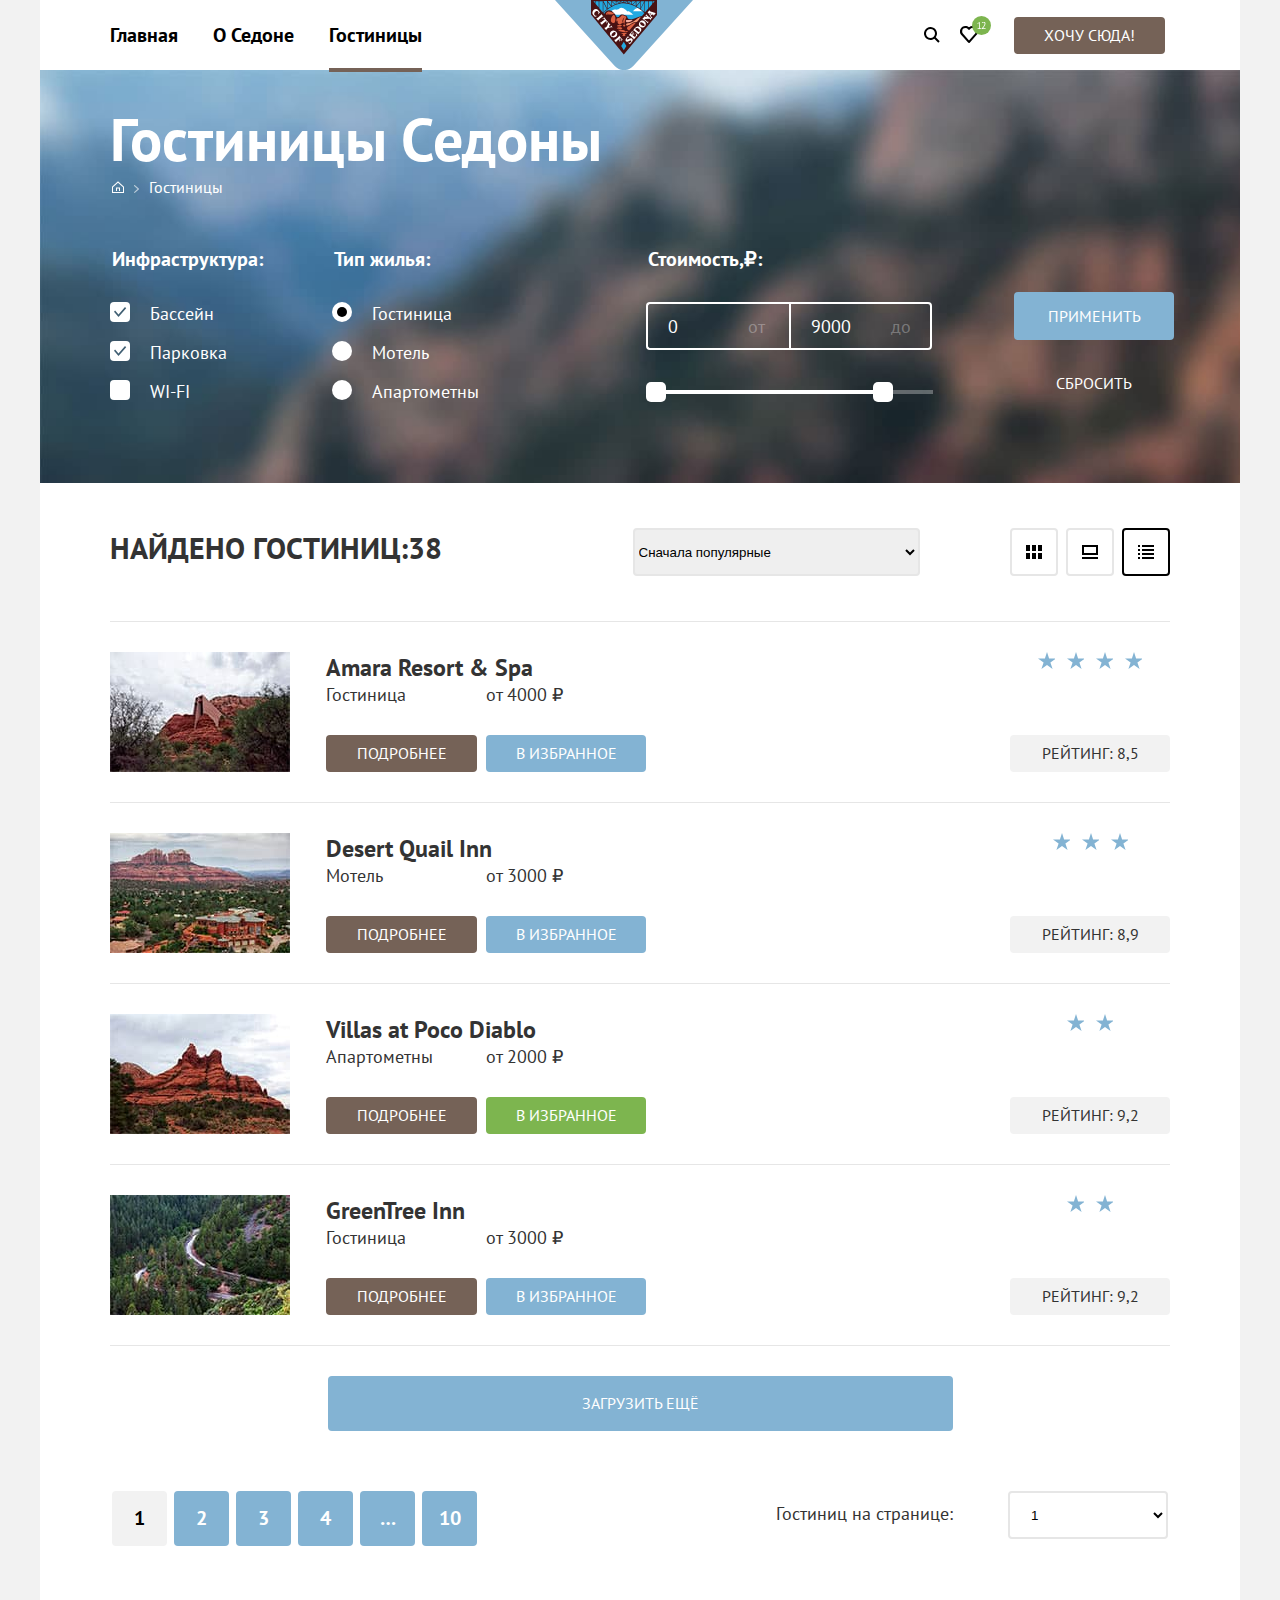
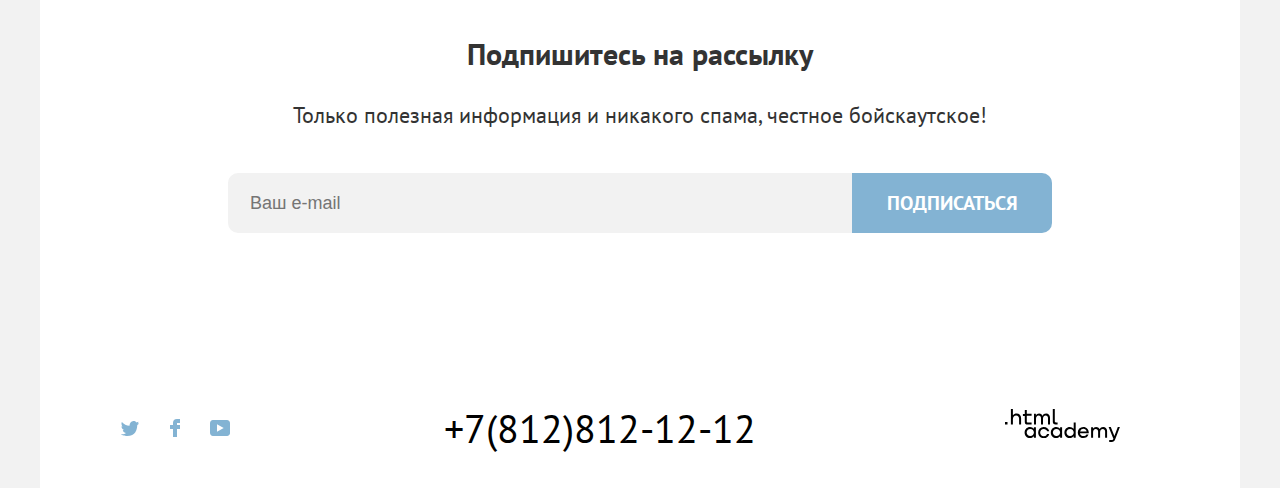
==== commit c92afa02: "popap modal-window" ====
--- a/catalog.html
+++ b/catalog.html
@@ -21,43 +21,43 @@
                 <a class="navigation-link active" href="catalog.html">Гостиницы</a>
               </li>
             </ul>
-          </nav> 
-            <a class="navigation-link" href="index.html"> 
-              <img class="navigation-logo" src="images/icons/logo-sedona.svg"
-                   width="138" height="70" alt="логотип города Сидона">
-            </a>
+          </nav>  
+          <a class="navigation-link" href="index.html"> 
+            <img class="navigation-logo" src="images/icons/logo-sedona.svg"
+                 width="138" height="70" alt="логотип города Сидона">
+          </a>              
           <div class="user-menu">              
-              <div class="user-menu-item">
-                <a class="user-menu-link" href="#">
-                  <svg class="user-menu-icon" aria-hidden="true" focusable="false" width="16" height="16" 
-                       xmlns="http://www.w3.org/2000/svg">
+            <div class="user-menu-item">
+              <a class="user-menu-link" href="#">
+                <svg class="user-menu-icon" aria-hidden="true" focusable="false" width="16" height="16" 
+                     xmlns="http://www.w3.org/2000/svg">
                     <path fill-rule="evenodd" clip-rule="evenodd" d="M11 6.5a4.5 4.5 0 11-9 0 4.5 4.5 0 019
-                             0zm-.665 5.249a6.5 6.5 0 111.414-1.414l3.958 3.958-1.414 1.414-3.958-3.958z" />
-                  </svg>
-                  <span class="visually-hidden">Поиск</span></a>
-              </div>
-              <div class="user-menu-item">
-                <a class="user-menu-link" href="#">
-                  <svg class="user-menu-icon" aria-hidden="true" focusable="false" width="31" height="27" fill="none" xmlns="http://www.w3.org/2000/svg">
-                    <path d="M8.9 27a1 1 0 0 1-.8-.4l-7-7.9A5.4 5.4 0 0 1 5.5 10c1.3 0 2.5.5 3.5 1.3a5.5
-                       5.5 0 0 1 9 4.1c0 1.3-.5 2.5-1.3 3.4l-7 7.9c-.2.2-.4.3-.8.3zm-6-9.5L9 
-                       24.4l6.2-7c.5-.5.7-1.2.7-2 0-1.8-1.5-3.3-3.3-3.3-1 0-2 .5-2.7 1.3-.3.3-.6.4-.9.4-.3 
-                       0-.6-.2-.8-.4a3.7 3.7 0 0 0-2.7-1.3 3.3 3.3 0 0 0-3.3 3.3c-.1.9.3 1.6.7 2.1-.1 0-.1
-                       0 0 0z" fill="#000"/>
-                       <path d="M31 9.5a9.5 9.5 0 1 1-19 0 9.5 9.5 0 0 1 19 0z" fill="#7DB54F"/>
-                       <path d="M17.6 12.3H19V7.4l.1-.6-.4.5-1 .8-.4-.5 2.2-1.7h.3v6.4h1.4v.7h-3.6v-.7zm7.9-4.7l-.2 1-.6 1.2a10.9
+                          0zm-.665 5.249a6.5 6.5 0 111.414-1.414l3.958 3.958-1.414 1.414-3.958-3.958z" />
+                </svg>
+                    <span class="visually-hidden">Поиск</span></a>
+            </div>
+            <div class="user-menu-item">
+              <a class="user-menu-link" href="#">
+                <svg class="user-menu-icon" aria-hidden="true" focusable="false" width="31" height="27" xmlns="http://www.w3.org/2000/svg">
+                  <path d="M8.9 27a1 1 0 0 1-.8-.4l-7-7.9A5.4 5.4 0 0 1 5.5 10c1.3 0 2.5.5 3.5 1.3a5.5
+                        5.5 0 0 1 9 4.1c0 1.3-.5 2.5-1.3 3.4l-7 7.9c-.2.2-.4.3-.8.3zm-6-9.5L9 
+                        24.4l6.2-7c.5-.5.7-1.2.7-2 0-1.8-1.5-3.3-3.3-3.3-1 0-2 .5-2.7 1.3-.3.3-.6.4-.9.4-.3 
+                        0-.6-.2-.8-.4a3.7 3.7 0 0 0-2.7-1.3 3.3 3.3 0 0 0-3.3 3.3c-.1.9.3 1.6.7 2.1-.1 0-.1
+                        0 0 0z"/>
+                  <path d="M31 9.5a9.5 9.5 0 1 1-19 0 9.5 9.5 0 0 1 19 0z" fill="#7DB54F"/>
+                  <path d="M17.6 12.3H19V7.4l.1-.6-.4.5-1 .8-.4-.5 2.2-1.7h.3v6.4h1.4v.7h-3.6v-.7zm7.9-4.7l-.2 1-.6 1.2a10.9
                         10.9 0 0 1-1.4 2.1l-.5.4H25.6v.7h-4v-.3a33.1 33.1 0 0 0 1.8-2.2 9.7 9.7 
                         0 0 0 1-1.9c.2-.3.2-.6.2-.9 0-.3 0-.6-.3-.8-.1-.2-.4-.3-.8-.3l-.7.1-.7.4-.3-.6.8-.5a3 
                         3 0 0 1 1-.1l.8.1a1.5 1.5 0 0 1 1 1v.6z" fill="#fff"/>
-                  </svg>
+                </svg>
                   <span class="visually-hidden">Избранное</span></a>
-              </div>
-              <div class="user-menu-item">
-                <a class="button btn-go-to" href="#">Хочу сюда!</a>
-              </div>
+            </div>
+            <div class="user-menu-item">
+              <a class="button btn-go-to" href="#">Хочу сюда!</a>
+            </div>
           </div>
         </div>  
-      </header>   
+      </header>  
       <!--the end header-->
       <main class="main-inner main-container">
         <section class="catalog-search">
@@ -69,12 +69,13 @@
                     <a class="breadcrumbs-link" href="index.html">
                       <span class="visually-hidden">Главная</span></a>
                   </li>
+                  <li class="breadcrumbs-item"></li>
                   <li class="breadcrumbs-item">
                     <a class="breadcrumbs-link" href="#">Гостиницы</a>
                   </li>
                 </ul>
             </header>
-            <form class="catalog-filter" action="#" method="GET">
+            <form class="catalog-filter" action="https://echo.htmlacademy.ru/" method="GET">
               <fieldset class="catalog-filter-group">
                 <legend class="catalog-filter-title">Инфраструктура:</legend>
                   <ul class="catalog-filter-list">
@@ -139,12 +140,12 @@
                     <div class="range-wrapper-inputs">
                       <label class="catalog-filter-label">
                         <input class="catalog-filter-input" type="number" name="min-price"
-                            value="0">от
-                      </label>
-                      <label class="catalog-filter-label">
+                            value="0">
+                      от</label>
+                      <label class="catalog-filter-label">                      
                         <input class="catalog-filter-input" type="number" name="max-price"
-                            value="9000">до
-                      </label>
+                            value="9000">
+                      до</label>
                     </div>
                     <div class="range-scale">
                       <div class="range-bar" style="left: 10px; width: 227px">                      
@@ -180,7 +181,7 @@
                 </form>
                 <ul class="sorting-list">
                   <li class="sorting-item">
-                    <a href="#" class="button button-light">
+                    <a href="#" class="button">
                       <span class="visually-hidden">Показать карточки</span>
                     </a>
                   </li>
@@ -209,7 +210,8 @@
                               width="180" height="120" alt="вид месности">
                       </a>
                       <div class="offer-title-box"> 
-                          <h3 class="offer-item-title">Amara Resort & Spa</h3>               
+                          <h3 class="offer-item-title"><a href="http://address_of_hotel">
+                            Amara Resort & Spa</a></h3>               
                             <span class="offer-appartment">Гостиница</span>
                             <span class="offer-price">от 4000 &#8381;</span>                   
                             <a class="button btn-go-to" href="http://address_of_hotel">
@@ -234,7 +236,8 @@
                               width="180" height="120" alt="вид месности">
                       </a>
                       <div class="offer-title-box"> 
-                          <h3 class="offer-item-title">Desert Quail Inn</h3>               
+                          <h3 class="offer-item-title"><a href="http://address_of_hotel">
+                            Desert Quail Inn</a></h3>               
                             <span class="offer-appartment">Мотель</span>
                             <span class="offer-price">от 3000 &#8381;</span>                   
                             <a class="button btn-go-to" href="http://address_of_hotel">
@@ -258,7 +261,8 @@
                               width="180" height="120" alt="вид месности">
                       </a>
                       <div class="offer-title-box"> 
-                          <h3 class="offer-item-title">Villas at Poco Diablo</h3>               
+                          <h3 class="offer-item-title"><a href="http://address_of_hotel">
+                            Villas at Poco Diablo</a></h3>               
                             <span class="offer-appartment">Апартометны</span>
                             <span class="offer-price">от 2000 &#8381;</span>                   
                             <a class="button btn-go-to" href="http://address_of_hotel">
@@ -281,7 +285,8 @@
                               width="180" height="120" alt="вид месности">
                       </a>
                       <div class="offer-title-box"> 
-                          <h3 class="offer-item-title">GreenTree Inn</h3>               
+                          <h3 class="offer-item-title"><a href="http://address_of_hotel">
+                            GreenTree Inn</a></h3>               
                             <span class="offer-appartment">Гостиница</span>
                             <span class="offer-price">от 3000 &#8381;</span>                   
                             <a class="button btn-go-to" href="http://address_of_hotel">
@@ -320,7 +325,7 @@
 					<a class="pagination-link" href="#">4</a>
 				  </li>
 				  <li class="pagination-item">
-					<a class="pagination-link refs-more" href="#">&hellip;</a><!--название доп.кл?-->
+					<a class="pagination-link refs-more" href="#">&hellip;</a>
 				  </li>
 				  <li class="pagination-item">
 					<a class="pagination-link" href="#">10</a>
@@ -355,39 +360,83 @@
           </section>
           <!--the end mailing-->
       </main>
-        <footer class="page-footer">
-          <div class="page-footer-container">
-            <div class="footer-social">
+      <footer class="page-footer">
+        <div class="page-footer-container">
+          <div class="footer-social">            
               <ul class="footer-social-list">
                 <li class="footer-social-item">
-                  <a class="footer-social-link footer-social-twitt" href="#">
+                  <a class="footer-social-link" href="https://twitter.com/htmlacademy_ru">
                     <span class="visually-hidden">Твиттер</span>
+                    <svg class="footer-social-icon" aria-hidden="true" focusable="false"
+                         width="18" height="15" fill="none" xmlns="http://www.w3.org/2000/svg">
+                        <path d="M11.6.2c1.8-.5 3.2.3 3.8 1.2l2.1-.7c0 .9-.6 1.5-.9
+                         1.8.7.1 1.4-.6 1.4-.6a3 3 0 0 1-1.7 2C16.1 10.7 13 15.1 5.7 
+                         15h-.5c-.4 0-4.4-.5-5.2-1.9 2.4.2 4.1-.4 
+                         5-1.2-1-.3-2.9-.4-3.2-2.9.4.1.6.2 1.3.1C1.8 8.3.4 7.5.5 
+                         5.3c.3.3 1.1.5 1.4.5C1.1 5.6-.2 2.5.9.9a11 11 0 0 0 7.6 3.8C8.7
+                          2.3 9.7.8 11.6.2z"/>
+                    </svg>
                   </a>
                 </li>
                 <li class="footer-social-item">
-                  <a class="footer-social-link footer-social-facebook" href="#">
-                    <span class="visually-hidden">Фесбук</span>
+                  <a class="footer-social-link footer-social-facebook" href="https://www.facebook.com/htmlacademy">
+                    <span class="visually-hidden">Фейсбук</span>
+                    <svg class="footer-social-icon" aria-hidden="true" focusable="false"
+                         width="10" height="18" fill="none" xmlns="http://www.w3.org/2000/svg">
+                      <path d="M7 0a4 4 0 0 0-4 4v2H0v4h3v8h4v-8h3V6H7V4h3V0H7z"/>
+                    </svg>
                   </a>
                 </li>
                   <li class="footer-social-item">
-                    <a class="footer-social-link footer-social-youtube" href="#">
+                    <a class="footer-social-link footer-social-youtube" href="https://www.youtube.com/c/HTMLAcademyRUS">
                       <span class="visually-hidden">Ютъюб</span>
+                      <svg class="footer-social-icon" aria-hidden="true" focusable="false"
+                           width="20" height="16" fill="none" xmlns="http://www.w3.org/2000/svg">
+                       <path d="M17 0H2.9C1.2 0 0 1.5 0 3.2v9.5C0 14.5 1.2 16 2.9 16h14.3c1.5 
+                       0 2.9-1.5 2.9-3.2V3.2C19.9 1.5 18.7 0 17 0zM7 11.8V4.2L13.7 8 7 11.8z"/>
+                      </svg>
                     </a>
                 </li>
-              </ul>                        
-            </div>
-            <!--the end footer-social-->
-              <div class="footer-contact">               
-                <a class="footer-contact-phone" href="tel:+7(812)812-12-12">+7(812)812-12-12</a>        
-              </div>      
-              <figure class="footer-logo">
-                <a class="footer-logo-link" href="//htmlacademy.ru">
-                  <img class="footer-logo-academy" src="images/icons/logo_htmlacademy.svg" 
-                  width="115" height="34" alt="Логотип HTML-Академии">
-                </a>
-              </figure>
+              </ul>            
           </div>
-        </footer>   
+          <!--the end footer-social-->
+            <div class="footer-contact">               
+              <a class="footer-contact-phone" href="tel:+7(812)812-12-12">+7(812)812-12-12</a>        
+            </div>      
+            <figure class="footer-logo">
+              <a class="footer-logo-link" href="https://htmlacademy.ru/">
+                <svg class="footer-logo-icon"
+                  width="115" height="34" fill="none" xmlns="http://www.w3.org/2000/svg">
+                  <path d="M0 12.9v2.6h2.5v-2.6H0zM11.6 4.5c-1.6 0-2.8.7-3.6 1.7h-.1V0h-2v15.5h2v-5.3c0-2.1 1.3-3.6
+                   3.3-3.6 1.8 0 2.9 1.4 2.9 3.2v5.7h2V9.4c.1-3-1.8-4.9-4.5-4.9zM26.6 
+                   4.8h-4.8V1.1h-2v3.8h-1.9v2h1.9v6c0 1.7 1 2.7 2.7 2.7h4.1v-2h-3.7c-.7
+                   0-1.1-.4-1.1-1.1V6.8h4.8v-2zM41.1 4.6c-1.6 0-2.9.8-3.5 2.1h-.1a3.7 3.7 
+                   0 0 0-3.4-2.1c-1.4 0-2.5.8-3.1 1.8h-.1V4.8H29v10.6h2V10c0-2 1-3.5 2.6-3.5 1.5 
+                   0 2.4 1 2.4 2.6v6.3h2V9.8c0-2.4 1.4-3.3 2.6-3.3 1.5 0 2.4 1 
+                   2.4 2.6v6.3h2V8.9c.1-2.5-1.4-4.3-3.9-4.3zM47.8 12.7c0 1.7 
+                   1 2.7 2.8 2.7h2v-2h-1.7c-.7 0-1.1-.4-1.1-1.1V0h-2v12.7zM28.9 19.7a4.9 
+                   4.9 0 0 0-3.9-1.8c-3.1 0-5.4 2.3-5.4 5.6s2.3 5.6 5.4 5.6c1.8 0 
+                   3-.8 3.8-1.9h.1v1.6h2V18.2h-2v1.5zm-3.6 7.4a3.5 3.5 0 0 1-3.6-3.6c0-2 1.4-3.6 
+                   3.6-3.6s3.6 1.6 3.6 3.6c0 1.9-1.4 3.6-3.6 3.6zM44.2 22c-.5-2.4-2.6-4.1-5.4-4.1a5.4 
+                   5.4 0 0 0-5.6 5.6c0 3.1 2.2 5.6 5.6 5.6 2.8 0 4.9-1.8 5.4-4.2h-2.1a3.4 3.4 0 0 1-3.3 
+                   2.3 3.5 3.5 0 0 1-3.6-3.6c0-2 1.4-3.6 3.6-3.6 1.6 0 2.8 1 3.3 2.2h2.1V22zM55.1 19.7a4.9 
+                   4.9 0 0 0-3.9-1.8c-3.1 0-5.4 2.3-5.4 5.6s2.3 5.6 5.4 5.6c1.8 0 
+                   3-.8 3.8-1.9h.1v1.6h2V18.2h-2v1.5zm-3.6 7.4a3.5 3.5 0 0 1-3.6-3.6c0-2 
+                   1.4-3.6 3.6-3.6s3.6 1.6 3.6 3.6c0 1.9-1.5 3.6-3.6 3.6zM68.7 19.8a5 5 0 0 0-3.9-1.9c-3.1 
+                   0-5.4 2.3-5.4 5.6s2.2 5.6 5.4 5.6c1.7 0 3-.8 3.8-1.8h.1v1.5h2V13.4h-2v6.4zm-3.6 
+                   7.3a3.5 3.5 0 0 1-3.6-3.6c0-2 1.4-3.6 3.6-3.6s3.6 1.6 3.6 3.6c-.1 2-1.5 3.6-3.6 
+                   3.6zM78.3 17.9a5.4 5.4 0 0 0-5.5 5.6c0 3 2.1 5.6 5.5 5.6 2.5 0 4.5-1.3 5.2-3.6h-2.1c-.5 
+                   1-1.6 1.6-3 1.6-1.9 0-3.3-1.3-3.4-2.9h8.8c.2-3.6-2-6.3-5.5-6.3zm0 1.9c1.7 0 3 1 
+                   3.3 2.6h-6.5a3.2 3.2 0 0 1 3.2-2.6zM98.2 17.9a4 4 0 0 0-3.6 2h-.1c-.6-1.2-1.8-2-3.4-2-1.4 
+                   0-2.5.7-3.1 1.8v-1.5h-1.9v10.6h2v-5.4c0-2 1-3.4 2.6-3.5 1.5 0 
+                   2.4 1 2.4 2.6v6.3h2v-5.6c0-2.4 1.4-3.3 2.6-3.3 1.5 0 2.4 1 2.4 
+                   2.6v6.3h2v-6.5c.1-2.6-1.4-4.4-3.9-4.4zM109.4 27l-3.6-8.9h-2.2l4.8 11.6c-.3.9-.7 
+                   1.2-1.7 1.2h-2.5v2h2.5c1.8 0 2.8-.8 3.5-2.6l4.7-12.2h-2.1l-3.4 8.9z"/>
+                </svg>
+              </a>
+            </figure>
+        </div>
+      </footer>     
     </div>     
   </body>
 </html>--- a/css/styles.css
+++ b/css/styles.css
@@ -1,25 +1,25 @@
+
 @font-face{
-    font-family: "PT sans", sans-serif;    
+    font-family: "PT sans";    
     font-weight: 400;
     font-style: normal;
-   src: url(../fonts/ptsans-400.woff2) format(woff2);
+    src: url(../fonts/ptsans-400.woff2) format("woff2");
     font-display: swap;
 }
 
 @font-face{
-    font-family: "PT sans", sans-serif;  
+    font-family: "PT sans";  
     font-weight: 700;
     font-style: normal;
-    src: url(../fonts/ptsans-700.woff2) format(woff2);
+    src: url(../fonts/ptsans-700.woff2) format("woff2");
     font-display: swap;
 }
-.html, body{
+.html{
     height: 100%;
 }
 body{
     margin: 0 auto;
     padding: 0;
-    border-left: 1px solid green; border-right:1px solid green;/*vremenno*/
     min-height: 100%;
     max-width: 1280px;    
     font-family: "PT sans", sans-serif;
@@ -54,7 +54,6 @@
     margin: 0 auto;
     display: flex;
     flex-direction: column;
-    border-left:1px solid red; border-right:1px solid red;/*vremenno*/
 }
 .button{
     font-family: inherit;
@@ -74,7 +73,8 @@
 .btn-go-to, .search-button{
     background-color: #756257;
 }
-.btn-mailing, .btn-add, .btn-sub, .btn-more{
+.btn-mailing, .btn-add, .btn-sub, .btn-more,
+.btn-modal-saerch{
     background-color: #83B3D3;
 }
 .btn-go-to{
@@ -86,7 +86,8 @@
     font-size: 20px;
     height: 60px;
 }
-.search-button{
+.search-button,
+.btn-modal-saerch{
 width: 575px;
 line-height: 36px;
 border-radius: 10px;
@@ -111,23 +112,45 @@
     height: 55px;
     margin: 0 auto 30px;
 }
+.btn-old-add{
+    width: 400px;
+    height: 60px;
+    border-radius: 0 0 20px 20px;
+    background-color: #756257;
+}
 /* состояния */
 .btn-go-to:hover, .search-button:hover{
     background-color: #615048;
 }
 .btn-mailing:hover, .btn-add:hover,
-.btn-sub:hover, .btn-more:hover{
+.btn-sub:hover, .btn-more:hover,
+.pagination-link:hover,
+.btn-modal-saerch{
     background-color:  #68A2CA;
 }
 .btn-reset:hover{
     color:rgba(255, 255, 255, 0.6);
 }
-.btn-go-to:focus, .search-button:focus, .btn-reset:focus{
+.btn-go-to:focus, .search-button:focus,
+.btn-reset:focus{
     outline:3px solid #83B3D3;
 }
 .btn-mailing:focus, .btn-add:focus,
-.btn-sub:focus, .btn-more:focus{
+.btn-more:focus, .pagination-link:focus,
+.btn-modal-saerch:focus{
     outline: 3px solid #756257;
+    background-color: #68A2CA;
+}
+}
+.btn-sub:focus{
+    outline: 3px solid #fff;
+    background-color: #68A2CA;
+}
+.btn-mailing:active, .btn-add:active,
+.btn-sub:active, .btn-more:active,
+.pagination-link:active,
+.btn-modal-saerch:active{
+   opacity: 0.6;
 }
 .btn-go-to:active, .search-button:active, .btn-reset:active{
     background-color: #615048;
@@ -139,28 +162,23 @@
     color: #000;
     background-color: #fff;
 }
-.page-header-container,
-.page-footer-container,
-.sorting-container,
-.offer-container,
-.filter-container{
-    max-width: 1060px;    
-    margin: 0 auto;
+.page-header-container{
     display: flex;
     justify-content: space-between;
-}
-.page-header-container{
+    padding: 0 70px 0 58px;
     min-height: 70px;
     position: relative;
 }
-.page-header-container img{ /* размещение логотипа по-центру */
+.page-header-container .navigation-logo{ /* размещение логотипа по-центру */
     position: absolute;
     top: 0;
     left: 50%;
     transform: translateX(-50%);
 }
-.page-header-container > a{
+.page-header-container > a{/*ссылка вокруг логотипа на странице "catalog.html"*/
     width: 138px;
+    height: 66px;
+    padding: 0;
     position: relative;
     right: 50px;
 }
@@ -171,7 +189,7 @@
 .navigation-list{
     display: flex;
     align-items: center;
-    flex-wrap: wrap;/* на случай переполнения.*/
+    flex-wrap: wrap;
 }
 .navigation-link{
     font-size: 20px;
@@ -183,41 +201,40 @@
     text-decoration: none;
     padding: 6px 12px;
     display:block;
-    margin-right: 10px;
+}
+.navigation-item:not(:last-child){
+    margin-right: 11px;
 }
 .navigation-item:first-child,
 .navigation-item:last-child{
     position: relative;
 }
-.active::after{
+.active::after{/*указатель активной страницы*/
     content: "";
-    position: absolute;    
-    left: 0;
-    right: 10px;
+    position: absolute;
+    left: 12px;
+    right: 12px;
     bottom: -18px;
     border: 2px solid #756257;
 }
+.user-menu-item{
+    margin-right: 5px;
+}
 .user-menu-link{
-    display: block;
+    display: flex;
+    justify-content: center;
+    align-items: center;
     width: 38px;
     height: 38px;
-    position: relative;
 }
 .user-menu-icon {
-    position: absolute;
-    top: 0;
-    right: 0;
-    bottom: 0;
-    left: 0;
-    margin: auto;
     fill: #000;
 }
-.user-menu-item:first-child .user-menu-link{
-    margin-right: 12px;
-}
-.user-menu-item:nth-child(2) .user-menu-link{
-    margin-bottom: 10px;
+.user-menu-item:nth-child(2){
     margin-right: 20px;
+}
+.user-menu-item:nth-child(2) .user-menu-icon{
+   align-self: start;
 }
 .navigation-link:hover{
     color: #756257;
@@ -225,7 +242,7 @@
 .user-menu-link:hover .user-menu-icon{
     fill: #756257;
 }
-.navigation-link:focus,.user-menu-link:focus{
+.navigation-link:focus, .user-menu-link:focus{
     color: #756257;
     outline:3px solid #83B3D3;
     border-radius: 10px;
@@ -240,6 +257,63 @@
 .user-menu-link:active .user-menu-icon{
     fill: rgba(117, 98, 87, .3);
 }
+/* popover */
+.user-menu-item:nth-child(2){
+    position: relative;
+}
+.popover-cart{
+    width: 400px;
+    position: absolute;
+    z-index: 2;
+    right: 50%;
+    transform: translateX(50%);
+    top:50px;
+    box-sizing: border-box;
+    border: 1px solid #E6E6E6;
+    box-shadow: 0px 25px 50px;
+    border-radius: 20px;
+    background-color: #fff;
+    display: grid;
+    grid-template-rows: 1fr auto;
+    display: none;        
+}
+.popover-open {
+    display: block;
+}
+.popover-cart::before{
+    content: "";
+    position: absolute;
+    width: 1px;
+    height: 1px;
+    left: 185px;
+    top: -10px;
+    border-top: 10px solid #fff;
+    border-right: 10px solid #fff;
+    border-left: 10px solid transparent;
+    border-bottom: 10px solid transparent;
+    transform: rotate(-45deg);
+}
+.popover-content{   
+    padding: 25px;
+    display: grid;
+    grid-template-columns: auto 1fr auto;
+    grid-gap: 25px 17px;
+}
+.popover-title{
+    font-weight: bold;
+    text-align: left;
+}
+.popover-appartment{
+    font-size: 16px;
+    color: #333;
+}
+.popover-img{
+    border-radius: 50%;
+}
+.popover-icon:hover{
+    cursor: pointer;
+}
+/* the end popover */
 /** the end header **/
 /* section main-top */
 .main-container{
@@ -290,7 +364,7 @@
    font-weight: 400;
    font-size: 22px;
    line-height: 36px;
-   margin-bottom: 25px;/* толкаем нижний паддинг, иначе надо задовать высоту блока????*/
+   margin-bottom: 25px;
 }
 /* the end section main-top */
 /* section advantages */
@@ -318,7 +392,6 @@
     flex-direction: column;
     justify-content: center;
     padding: 20px;
-
 }   
 .advantages-item:nth-child(2), .advantages-item:nth-child(6){
 	padding:0;
@@ -347,33 +420,27 @@
 }
 .advantages-item:nth-child(9){
     background-color: rgba(131, 179, 211, .2);
-}/*
-.advantages-item:nth-child(3),
-.advantages-item:nth-child(4),
-.advantages-item:nth-child(5){
-    разместить контент на нужной позиции?????
-}*/
+}
+.advantages-item:nth-child(3) .advantages-title,
+.advantages-item:nth-child(4) .advantages-title,
+.advantages-item:nth-child(5) .advantages-title{
+   margin-bottom: 20px;
+}
 .advantages-item:nth-child(3)::before,
 .advantages-item:nth-child(4)::before,
 .advantages-item:nth-child(5)::before{
-    content:"";
-    position: absolute;
-    bottom: 223px;
-    left: 50%;
-    transform: translateX(-50%);
-    width: 75px;
-    height: 76px;
-    background-repeat: no-repeat;
+    display: flex;
+    justify-content: center;
+    margin-bottom: 23px;
 }
 .advantages-item:nth-child(3)::before{
-    background-image: url(../images/icons/hous-icon.svg);
-}
-
+    content: url(../images/icons/hous-icon.svg);
+}
 .advantages-item:nth-child(4)::before{
-    content: url(../images/icons/burger-icon.svg);
+    content: url(../images/icons/burger-icon.svg);   
 }
 .advantages-item:nth-child(5)::before{
-    background-image: url(../images/icons/present-box-icon.svg);
+    content: url(../images/icons/present-box-icon.svg);
 }
 .advantages-item:nth-child(4){
     background-color: #fff;
@@ -413,7 +480,7 @@
     font-size: 30px;
     line-height: 36px;
     margin-bottom: 30px;
-}/*в макете отстыпы сверху между надписями в 15 и 25 но сами блоки в два раза шире чем в браузере*/
+}
 .mailing-caption, .catalog-mailing-text{
     font-size: 22px;
     line-height: 26px;
@@ -440,7 +507,7 @@
     background-color: #E6E6E6;
     outline: 2px solid #000000;
 }
-input[placeholder]{
+.mailing-text[placeholder]{
     font-size: inherit;
     line-height: 26px;
     padding-left: 22px;
@@ -449,12 +516,14 @@
 /* footer */
 .page-footer-container{
     min-height: 120px;
+    padding: 0 70px;
+    display: flex;
+    justify-content: space-between;
 }
 .footer-social, .footer-social-list{
     display: flex;
     align-items: center;
 }
-
 .footer-social-item{
     margin-right: 5px;
 }
@@ -463,20 +532,25 @@
     height: 42px;
     display: block;
     background-color: #fff;
+    position: relative;    
     background-repeat: no-repeat;
     background-position: center;
 }
-.footer-social-twitt{
-    background-image:url(../images/icons/twitter-icon.svg);
-    background-size: 18px 15px;
-}
-.footer-social-facebook{
-    background-image:url(../images/icons/facebook-icon.svg);
-    background-size: 10px 18px;
-}
-.footer-social-youtube{
-    background-image:url(../images/icons/youtube-icon.svg);
-    background-size: 20px 16px;
+.footer-social-icon{
+    position: absolute;
+    top: 0;
+    left: 0;
+    bottom: 0;
+    right: 0;
+    margin: auto;
+    fill: #83B3D3;
+}
+.footer-social-link:hover .footer-social-icon{
+    fill: #68A2CA;
+}
+.footer-social-link:active .footer-social-icon{
+    fill: #68A2CA;
+    opacity: 0.3;
 }
 .footer-contact{
     display: flex;
@@ -498,19 +572,156 @@
     display: block;
     padding: 10px;
 }
+.footer-logo-icon{
+    fill: #000;
+}
 .footer-contact-phone:hover{
-    color: #756257;    
+    color: #756257;
+}
+.footer-logo-link:hover .footer-logo-icon{
+    fill:#756257;
 }
 .footer-social-link:focus, .footer-contact-phone:focus,
 .footer-logo-link:focus{
     outline:3px solid #83B3D3;
     border-radius: 10px;
 }
-.footer-contact-phone:active{
-    color: #756257;
-    opacity: 0.3;    
+.footer-contact-phone:active,
+.footer-logo-link:active{
+    opacity: 0.3;
 }
 /* the end footer */
+/* modal window*/
+.modal-container {
+    position: fixed;
+    top: 0;
+    left: 0;
+    display: flex;
+    width: 100%;
+    height: 100%;
+    background-color: rgba(242, 242, 242, 0.8);
+}  
+.modal {
+    position: relative;
+    margin: auto;
+    background-color: #FFFFFF;
+    box-shadow: 0px 25px 50px rgba(0, 0, 0, 0.15);
+    border-radius: 30px;
+}
+.modal-order{
+    box-sizing: border-box;
+    width: 715px;
+    padding: 70px;
+}
+.modal-content-header{
+    display: flex;
+    justify-content: space-between;
+    align-items: center;
+    margin-bottom: 35px;
+}
+.modal-title{
+    font-weight: bold;
+    font-size: 30px;
+    line-height: 40px;
+    text-transform: uppercase;
+    color: #000;
+}
+.modal-form-group{
+    margin-bottom: 40px;
+}
+.item-group-row{
+    display: flex;
+    justify-content: space-between;
+}
+.modal-control{
+    font-family: PT Sans;
+    font-style: normal;
+    font-weight: bold;
+    font-size: 18px;
+    line-height: 40px;
+    text-align: left;
+    color: #000000;
+}
+.item-group-wrep{
+    display: flex;
+    width: 420px;
+    flex-wrap: wrap;
+}
+.modal-form-field{
+    font-weight: 700;
+    font-size: 18px;
+    line-height: 40px;
+    color: #000;
+    padding: 0 20px;
+    border: none;
+    border-radius: 4px;
+    background-color: #F2F2F2;
+    flex-grow: 1;
+}
+.modal-input-caption{
+    font-size: 16px;
+    line-height: 29px;    
+}
+.item-group-row:first-child .modal-input-caption{
+    color: #FF5757;
+}
+.modal-form-field[type="number"]{
+    width: 33px;
+    padding: 0;
+}
+.item-group-row:last-child > .modal-control{
+    margin-right: 20px;
+}
+.item-group-row:not(:last-child){
+    margin-bottom: 10px;
+}
+.item-group-row > p{
+    display: flex;
+    width: 133px;
+    height: 50px;
+}
+.form-toggle-plus,
+.form-toggle-minus{
+    padding: 0;
+}
+.form-toggle-plus{
+    border-radius: 4px 0 0 4px;
+}
+.form-toggle-minus{
+    border-radius: 0 4px 4px 0;
+}
+.popover-order{
+    display: block;
+}
+.modal-close-button {
+    width: 53px;
+    height: 53px;
+    padding: 0;
+    background-color: #f2f2f2;
+    border: none;
+    border-radius: 50%;
+    background-image: url("../images/icons/close.svg");
+    background-repeat: no-repeat;
+    background-position: center;
+    cursor: pointer;
+}
+.order-info{
+    width: 25px;
+    height: 25px;
+    border-radius: 50%;
+    background-color: #83B3D3;
+    border: none;
+}
+.btn-modal-saerch{
+    height: 80px;    
+    font-weight: 700;
+    font-size: 20px;
+    line-height: 40px;
+    text-transform: uppercase;
+    color: #FFFFFF;
+}
+/* the end modal window*/
+/** the end index **/
 /* ctalog */
 .catalog{
     background-color: white;
@@ -525,9 +736,9 @@
     margin-bottom: 45px;/* толкаем sorting вниз*/
 }
 .filter-container{
+    display: flex;
     flex-direction: column;
-    padding-top: 35px;
-    padding-bottom: 85px;
+    padding: 35px 70px 80px 70px;
 }
 /* filter-header */
 .filter-header{
@@ -535,36 +746,37 @@
 }
 .filter-header-title{
     font-size: 60px;
-    line-height: 78px;
+    line-height: 68px;
     text-align: left;
 }
 .breadcrumbs{
 display: flex;
 align-items: center;
+position: relative;
+left: -6px;/* компенсируем padding для outline при фокусе */
 }
 .breadcrumbs-item{
     font-size: 16px;    
-    margin-right: 20px;
-}
-.breadcrumbs-link{
-    position: relative;
-    min-height: 12px;
-    min-width: 12px;
+    margin-right: 2px;
+}
+.breadcrumbs-link{   
     color: #fff;
     text-decoration: none;
-    display: block;
-    padding: 8px;
-}
-
+    display: flex;    
+}
 .breadcrumbs-item:first-child .breadcrumbs-link::before{
-    content: "";
-    position: absolute;
-    top: 7px;
-    left: 5px;
-    height: 12px;
-    width: 12px;
-    background-image: url(../images/icons/home\ 1.svg);
-    background-repeat: no-repeat;
+    content: url(../images/icons/home.svg);
+    width: 28px;
+    height: 28px;
+    display: flex;
+    justify-content: center;
+    align-items: center;
+}
+.breadcrumbs-item:nth-child(2)::after{
+    content: url(../images/icons/shevron.svg);
+    display: flex;
+    align-items: center;
+    opacity: .6;
 }
 .breadcrumbs-link:hover{
     opacity: 0.6;
@@ -575,16 +787,6 @@
 }
 .breadcrumbs-link:active{
     opacity: 0.3;
-}
-.breadcrumbs-item:first-child .breadcrumbs-link::after{
-    content: "";
-    position: absolute;
-    top: 10px;
-    left: 35px;
-    height: 8px;
-    width: 8px;
-    background-image: url(../images/icons/shevron.svg);
-    background-repeat: no-repeat;
 }
 .breadcrumbs-item:last-child .breadcrumbs-link{
     padding: 3px 8px;
@@ -600,15 +802,15 @@
     border: 0;
 }
 .catalog-filter-group:first-child{
-    margin-right: 55px;/* -10px*/
-}
-.catalog-filter-title{ /* на 27рх шире чем в макете */
+    margin-right: 67px;
+}
+.catalog-filter-title{
     font-weight: 700;
     font-size: 20px;
     line-height: 26px;
     margin-bottom: 30px;
 }
-.catalog-filter-item{
+.catalog-filter-item:not(:last-child){
     margin-bottom: 16px;
 }
 /* Control */
@@ -626,12 +828,13 @@
     height: 20px;
     background-color: #FFFFFF;
     border-radius: 4px;
-}
-.control-mark:hover {
+    cursor: pointer;
+}
+.catalog-filter-group:first-child .control:hover .control-mark{
     background-color: rgba(255, 255, 255, 0.6);
-    cursor: pointer;
-}
-.control-mark:focus { 
+}
+.control-input[type="checkbox"]:focus + .control-mark,
+.control-input[type="radio"]:focus + .control-mark{ 
     background-color: rgba(255, 255, 255, 0.6);  
     outline: 3px solid #83B3D3;
 }
@@ -645,64 +848,90 @@
     bottom: 2px;   
 }
 .catalog-filter-group:nth-child(2){
-    margin-right: 155px;
+    margin-right: 167px;
 }
 .control-input[type="radio"] + .control-mark{
     border-radius: 50%;
+    display: flex;
+    justify-content: center;
+    align-items: center;
 }
 .control-input[type="radio"]:checked + .control-mark::before{
     content:"";
-    position: absolute;
-    top:50%;
-    left: 50%;
-    transform: translateY(-5px) translateX(-5px);
     width: 10px;
     height: 10px;
     border-radius: 50%;
     background-color: #000;
 }
-/*.control-input[type="radio"]:checked + .control-mark{
-    box-sizing: border-box;
-    border: 5px solid #FFFFFF;
-    background-color: #000;
-} *//* почему так нельзя? проще и короче, фокус через аутлайн */
 .control-label{
     font:inherit;
     line-height: 23px;
 }
 /* range */
-.catalog-filter-group:nth-child(3){ /* last-child не применился????*/
-    margin-right: 72px;
+.catalog-filter-group:nth-child(3){
+    margin-right: 81px;
 }
 .range-wrapper-inputs{
     display: flex;
     width: 287px;
     height: 48px;
-    border: 2px solid #FFFFFF;
     box-sizing: border-box;
-    border-radius: 4px;
     margin-bottom: 40px;
 }
+
 .catalog-filter-label{
     display: flex;
     align-items: center;
     font: inherit;
     color: rgba(255, 255, 255, 0.3);
-    width:103px;
-    height: 45px;
-    padding: 0 20px;   
-}
+    box-sizing: border-box;
+    width: 143px;
+    height: 48px;
+    padding: 0 20px;
+}
+
 .catalog-filter-label:first-of-type{
-    border-right: 2px solid #FFFFFF;
+    border: 2px solid   #fff;
+    border-radius: 4px 0 0 4px;
+    border-right: none;
+}
+.catalog-filter-label:last-of-type{
+    border: 2px solid #FFFFFF;
+    border-radius: 0 4px 4px 0;
 }
 .catalog-filter-input{
     width: 80px;
     padding: 0;
     font: inherit;
     color:#FFFFFF;
-    border: none;
-    background-color: transparent;    
+    border:none;
+    background-color: transparent;
     appearance: textfield; 
+}
+/* Состояния input and label*/
+.catalog-filter-label:first-of-type:hover{
+    border: 2px solid   rgba(255, 255, 255, 0.6);
+    border-radius: 4px 0 0 4px;
+}
+.catalog-filter-label:first-of-type:hover + .catalog-filter-label:last-of-type{
+    border-left: none;
+}
+.catalog-filter-label:last-of-type:hover{
+    border: 2px solid rgba(255, 255, 255, 0.6);
+    border-radius: 4px;
+}
+
+.catalog-filter-input:focus{
+    outline: none;    
+}
+.catalog-filter-label:first-of-type:focus-within,
+.catalog-filter-label:last-of-type:focus-within{
+    box-shadow: 0 0 0 3px #83B3D3,
+          inset 0 0 0 3px #83B3D3;    
+}
+.catalog-filter-label:first-of-type:active,
+.catalog-filter-label:last-of-type:active{
+    background-color: #756257;
 }
 .catalog-filter-input::-webkit-outer-spin-button,
 .catalog-filter-input::-webkit-inner-spin-button {
@@ -757,6 +986,11 @@
 .sorting{
     margin-bottom: 45px;/* толкаем offer вниз */
 }
+.sorting-container{
+    padding: 0 70px;
+    display: flex;
+    justify-content: space-between;
+}
 .sorting-title{
 font-weight: 700;
 font-size: 30px;
@@ -764,15 +998,25 @@
 text-transform: uppercase;
 text-align: left;
 margin-right: 100px; /* толкаем input на место*/
-}/*чмсло 38 должнобыть переменной величиной ????*/
+}
 
 .sorting-select-control{
     width: 287px;
     height: 48px;
     border: 2px solid #E6E6E6;
     border-radius: 4px;
-}/*галочка в инпуте другая и не наместе, паддинг не подвинул, after к инпуту не прицепишь -
-нет содкржимого и закрывающего тега. В уроках ни слова и в стилях барбершопа тоже*/
+}
+.sorting-select-control:hover,
+.sorting-select-control:focus,
+.select-control:hover,
+.select-control:focus{
+    outline:  2px solid #83B3D3;
+    border: none;
+}
+.sorting-select-control:active,
+.select-control:active{
+    opacity: 0.3;
+}
 .sorting-select-control > option{
     font-family: PT Sans;
     font-style: normal;
@@ -784,27 +1028,43 @@
 .sorting-list{
     display: flex;
 }
+.sorting-item:not(:last-child){
+    margin-right: 8px;
+}
 .sorting-item{
+    background-repeat: no-repeat;
+    background-position: center;
+    background-size: 16px 14px;
+}
+.sorting-item:first-child{
+    background-image: url(../images/icons/mode-tile.svg);
+}
+.sorting-item:nth-child(2){
+background-image: url(../images/icons/mode-slideshow.svg);
+}
+.sorting-item:last-child{
+    background-image: url(../images/icons/mode-list.svg);
+}
+.sorting-item a{
     width: 48px;
     height: 48px;
-    margin-left: 8px;
+    display: block;
     border: 2px solid #E6E6E6;
-    box-sizing: border-box;
     border-radius: 4px;
-    background-repeat: no-repeat;
-    background-position: center;
-    background-size: 16px 14px;    
-}
-.sorting-item:first-child{
-    background-image: url(../images/icons/mode-tile.svg);
-}
-.sorting-item:nth-child(2){
-background-image: url(../images/icons/mode-slideshow.svg);
-}
-.sorting-item:last-child{
-    background-image: url(../images/icons/mode-list.svg);
-}
-.sorting-current{
+}
+.sorting-item a:hover,
+.sorting-item a:focus,
+.sorting-current a:hover,
+.sorting-current a:focus{
+    outline:  2px solid #83B3D3;
+    border-color: transparent;
+}
+.sorting-item a:active,
+.sorting-curren a:active{
+    outline: 2px solid #83B3D3;
+    border-color: transparent;
+}
+.sorting-current a{
     border-color: #000;
 }
 /* the end sorting */
@@ -812,8 +1072,11 @@
 .offer{
     margin-bottom: 30px;/* толкаем пагинацию вниз */
 }
-.offer-container{
+.offer-container{       
+    display: flex;
+    justify-content: space-between;
     flex-direction: column;
+    padding: 0 70px;
 }
 .offer-list{
     border-bottom: 1px solid #E6E6E6;
@@ -828,12 +1091,26 @@
 .offer-item-wrap{
     display: flex;
 }
+.hotel-image{
+    width: 100%;
+    height: 100%;
+    display: block;
+}
 .offer-item-link{
-    display: block;
-    height: 120px;/*без "высоты" добавляется снизу 5рх "блок" ни чего не дает*/
     text-decoration: none;
     color: #000;
     margin-right: 36px;
+}
+.offer-item-link:hover,
+.offer-item-title:hover{
+    opacity: 0.6;
+}
+.offer-item-link:focus{
+    outline: 2px solid #83B3D3;
+}
+.offer-item-link:active,
+.offer-item-title:active{
+    opacity: 0.3;
 }
 .offer-title-box{
     display: grid;
@@ -845,6 +1122,15 @@
     line-height: 31px;
     text-align: left;
     grid-column: 1/-1;  
+}
+.offer-item-title a{
+    text-decoration: none;
+    color: #333;
+}
+.offer-item-title a:focus{
+    outline: 2px solid #83B3D3;
+    border-radius: 10px;
+    padding: 5px 10px;
 }
 .offer-item span{
     line-height: 23px;
@@ -895,7 +1181,7 @@
     margin: 0 auto;
     display: flex;
     justify-content: space-between;
-    margin-bottom: 90px;/* толкаем подписку вниз */
+    margin-bottom: 90px;/* толкаем "подписку" вниз */
 }
 .pagination-list{
     display: flex;
@@ -915,11 +1201,9 @@
     line-height: 55px;
     color: #fff;
     background-color: #83B3D3;
+    border-radius: 4px;
     text-align: center;
     text-decoration: none;
-}
-.pagination-link:hover{
-    background-color:  #68A2CA;
 }
 .pagination-current{
     background-color: #F2F2F2;
@@ -937,9 +1221,11 @@
     background-color: #fff;
     border: 2px solid #E6E6E6;
     border-radius: 4px;
-}/*c "голочкой вниз" таже проблема, что и в сортировке */
+}
 /* the end pagination */
 /* catalog-mailing */
 .catalog-mailing{
     margin-bottom: 135px;
-}+}
+/* the end catalog-mailing */
+/* the end catalog */
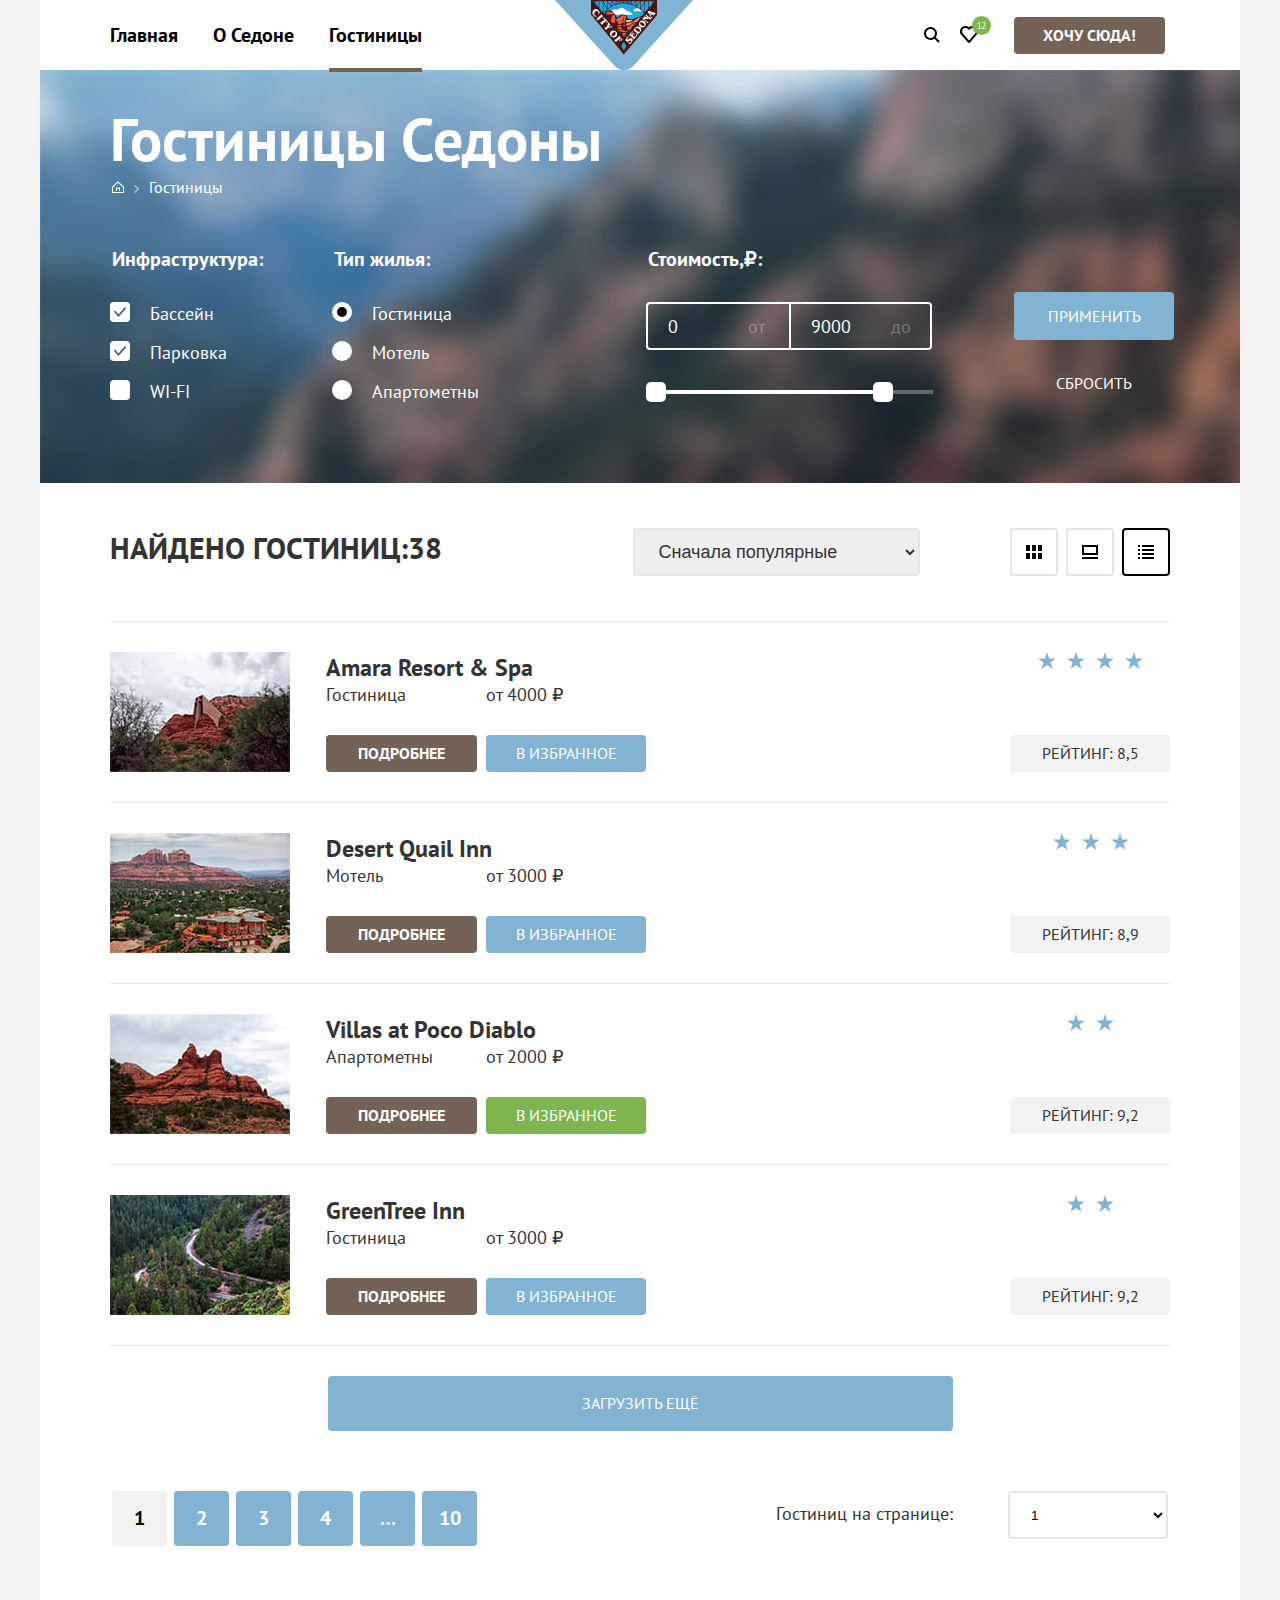
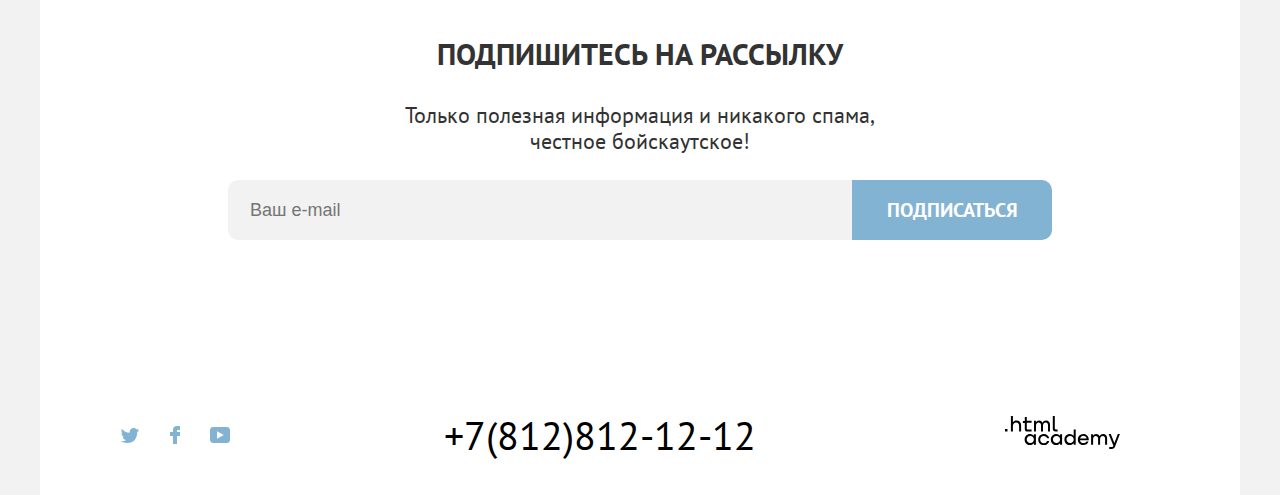
==== commit 32d426af: "modified files" ====
--- a/catalog.html
+++ b/catalog.html
@@ -2,8 +2,9 @@
 <html lang="ru">
   <head>
     <meta charset="utf-8">
+    <link rel="icon" href="favicon.ico">
+    <link rel="stylesheet" href="css/styles.css">
     <title>Каталог"Седона"</title>
-    <link rel="stylesheet" href="css/styles.css">
   </head>
   <body>
     <div class="container catalog">
@@ -351,7 +352,7 @@
             <!--the end pagination-->
           <section class="catalog-mailing">
             <h2 class="catalog-mailing-titel">Подпишитесь на рассылку</h2>
-            <p class="catalog-mailing-text">Только полезная информация и никакого спама,
+            <p class="catalog-mailing-text">Только полезная информация и никакого спама,<br>
               честное бойскаутское!</p>
               <form class="mailing-form" action="#" method="get">
                 <input class="mailing-text" type="email" name="email" placeholder="Ваш e-mail">
--- a/css/styles.css
+++ b/css/styles.css
@@ -79,6 +79,7 @@
 }
 .btn-go-to{
     width: 151px;
+    font-weight: 700;
     line-height: 36px;
 }
 .btn-mailing, .search-button{
@@ -141,7 +142,6 @@
     outline: 3px solid #756257;
     background-color: #68A2CA;
 }
-}
 .btn-sub:focus{
     outline: 3px solid #fff;
     background-color: #68A2CA;
@@ -150,7 +150,7 @@
 .btn-sub:active, .btn-more:active,
 .pagination-link:active,
 .btn-modal-saerch:active{
-   opacity: 0.6;
+   opacity: 0.3;
 }
 .btn-go-to:active, .search-button:active, .btn-reset:active{
     background-color: #615048;
@@ -391,13 +391,17 @@
     display: flex;
     flex-direction: column;
     justify-content: center;
+    align-items: center;
     padding: 20px;
 }   
 .advantages-item:nth-child(2), .advantages-item:nth-child(6){
 	padding:0;
 }
-.advantages .advantages-item__white{
+.advantages-item__white{
     color:#fff;
+}
+.advantages-item__white .advantages-description{
+    width: 220px;
 }
 .advantages-title{
     font-weight: 700;
@@ -409,7 +413,8 @@
     margin-bottom: 25px;
 }
 .advantages-description, .advantages-namber{
-    font-weight: 400;    
+    font-weight: 400;
+    width:250px;    
 }
 .advantages-item:nth-child(3),
 .advantages-item:nth-child(5),
@@ -456,6 +461,7 @@
     font-size: 30px;
     line-height: 36px;
     margin-bottom: 15px;
+    text-transform: uppercase;
 }
 .main-search-caption{
     font-size: 22px;
@@ -470,7 +476,7 @@
 /* mailing */
 .mailing{
     background-image: url(../images/foto/bg-mailing.jpg);
-    background-size: 100% auto;
+    background-size: 100% 100%;
     background-repeat: no-repeat;
     color:#fff;
     padding: 93px;
@@ -480,11 +486,12 @@
     font-size: 30px;
     line-height: 36px;
     margin-bottom: 30px;
+    text-transform: uppercase;
 }
 .mailing-caption, .catalog-mailing-text{
     font-size: 22px;
     line-height: 26px;
-    margin-bottom: 45px;
+    margin-bottom: 26px;
 }
 .mailing-form{
     display: flex;
@@ -600,7 +607,11 @@
     width: 100%;
     height: 100%;
     background-color: rgba(242, 242, 242, 0.8);
-}  
+    display: none;
+} 
+.modal-container-open{
+    display: block;
+} 
 .modal {
     position: relative;
     margin: auto;
@@ -633,8 +644,12 @@
     display: flex;
     justify-content: space-between;
 }
+.item-group-row:last-child{
+    justify-content: start;
+    align-items: center;
+    position: relative;
+}
 .modal-control{
-    font-family: PT Sans;
     font-style: normal;
     font-weight: bold;
     font-size: 18px;
@@ -667,31 +682,46 @@
 }
 .modal-form-field[type="number"]{
     width: 33px;
-    padding: 0;
-}
-.item-group-row:last-child > .modal-control{
+}    
+.item-group-row:last-child .modal-control:first-of-type{
+    margin-right: 70px;
+}
+.item-group-row:last-child .modal-control:last-of-type{
     margin-right: 20px;
 }
 .item-group-row:not(:last-child){
     margin-bottom: 10px;
 }
-.item-group-row > p{
+.row-wrap-button{
     display: flex;
     width: 133px;
     height: 50px;
+}
+.item-group-row:last-child .row-wrap-button:first-of-type{
+    margin-right: 55px;
 }
 .form-toggle-plus,
 .form-toggle-minus{
     padding: 0;
+    width: 50px;
+    height: 50px;
 }
 .form-toggle-plus{
     border-radius: 4px 0 0 4px;
+    background-image: url("../images/icons/plus.svg");
+    background-repeat: no-repeat;
+    background-position: center;
 }
 .form-toggle-minus{
     border-radius: 0 4px 4px 0;
-}
-.popover-order{
-    display: block;
+    background-image: url("../images/icons/minus.svg");
+    background-repeat: no-repeat;
+    background-position: center;
+}
+.modal-form-field::-webkit-outer-spin-button,
+.modal-form-field::-webkit-inner-spin-button {
+  appearance: none;
+  margin: 0;
 }
 .modal-close-button {
     width: 53px;
@@ -711,6 +741,44 @@
     border-radius: 50%;
     background-color: #83B3D3;
     border: none;
+    background-image: url("../images/icons/info.svg");
+    background-repeat: no-repeat;
+    background-position: center;
+    cursor: pointer;
+    margin-right: 12px;
+}
+.popover-order{
+    position: absolute;
+    top: 55px;
+    right: 35px;
+    width: 216px;
+    background-color: #333333;
+    box-shadow: 0px 15px 30px rgba(0, 0, 0, 0.3);
+    border-radius: 10px;
+    padding: 20px;
+ /* display:none; */
+}
+.popover-order::before{
+    content: "";
+    position: absolute;
+    width: 1px;
+    height: 1px;
+    left: 120px;
+    top: -10px;
+    border-top: 10px solid #333;
+    border-right: 10px solid #333;
+    border-left: 10px solid transparent;
+    border-bottom: 10px solid transparent;
+    transform: rotate(-45deg);
+}
+.popover-order-open{
+    display: block;
+}
+.popup-text{
+    font-size: 16px;
+    line-height: 20px;
+    color:#fff;
+    text-align: left;
 }
 .btn-modal-saerch{
     height: 80px;    
@@ -830,7 +898,7 @@
     border-radius: 4px;
     cursor: pointer;
 }
-.catalog-filter-group:first-child .control:hover .control-mark{
+.control:hover .control-mark{
     background-color: rgba(255, 255, 255, 0.6);
 }
 .control-input[type="checkbox"]:focus + .control-mark,
@@ -1003,8 +1071,12 @@
 .sorting-select-control{
     width: 287px;
     height: 48px;
+    padding: 0 20px;
     border: 2px solid #E6E6E6;
     border-radius: 4px;
+    font-size: 18px; 
+    line-height: 23px;
+    color: #333333;
 }
 .sorting-select-control:hover,
 .sorting-select-control:focus,
@@ -1018,9 +1090,6 @@
     opacity: 0.3;
 }
 .sorting-select-control > option{
-    font-family: PT Sans;
-    font-style: normal;
-    font-weight: normal;
     font-size: 18px; 
     line-height: 23px;
     color: #333333;
